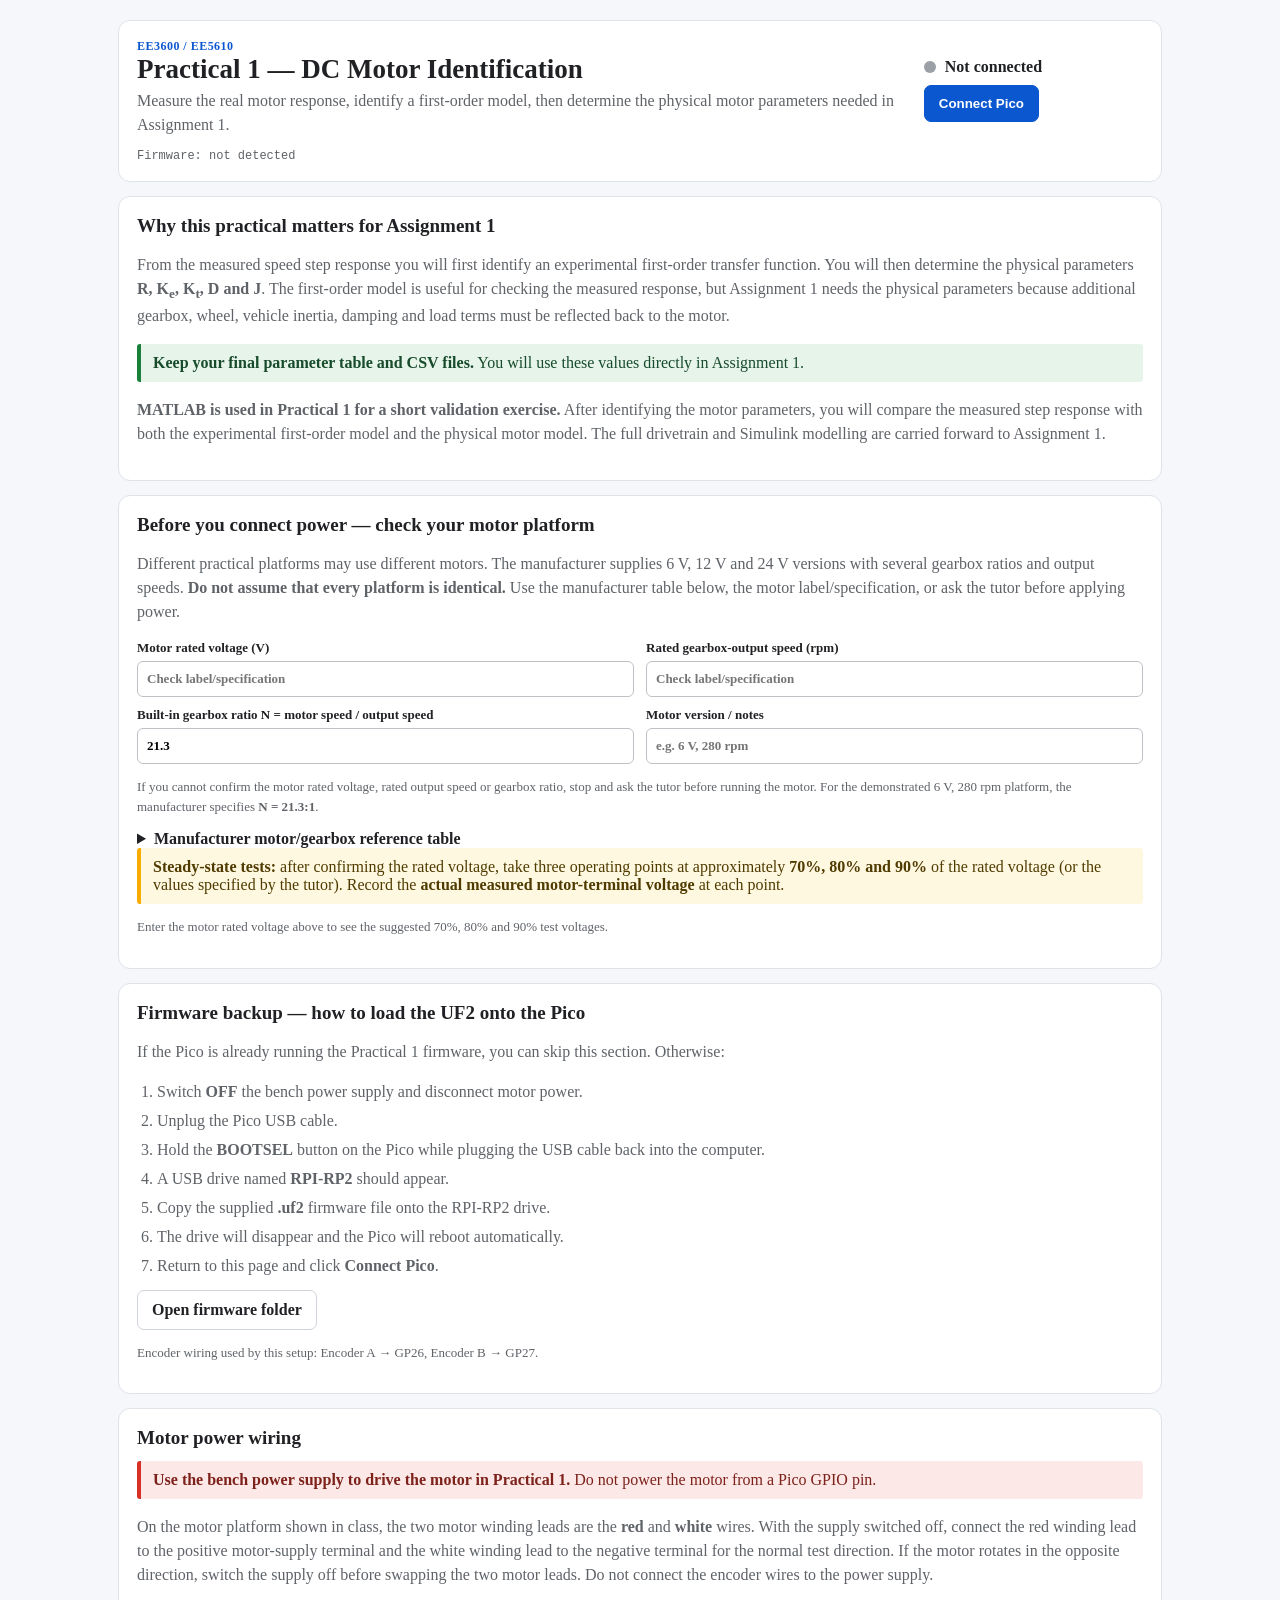
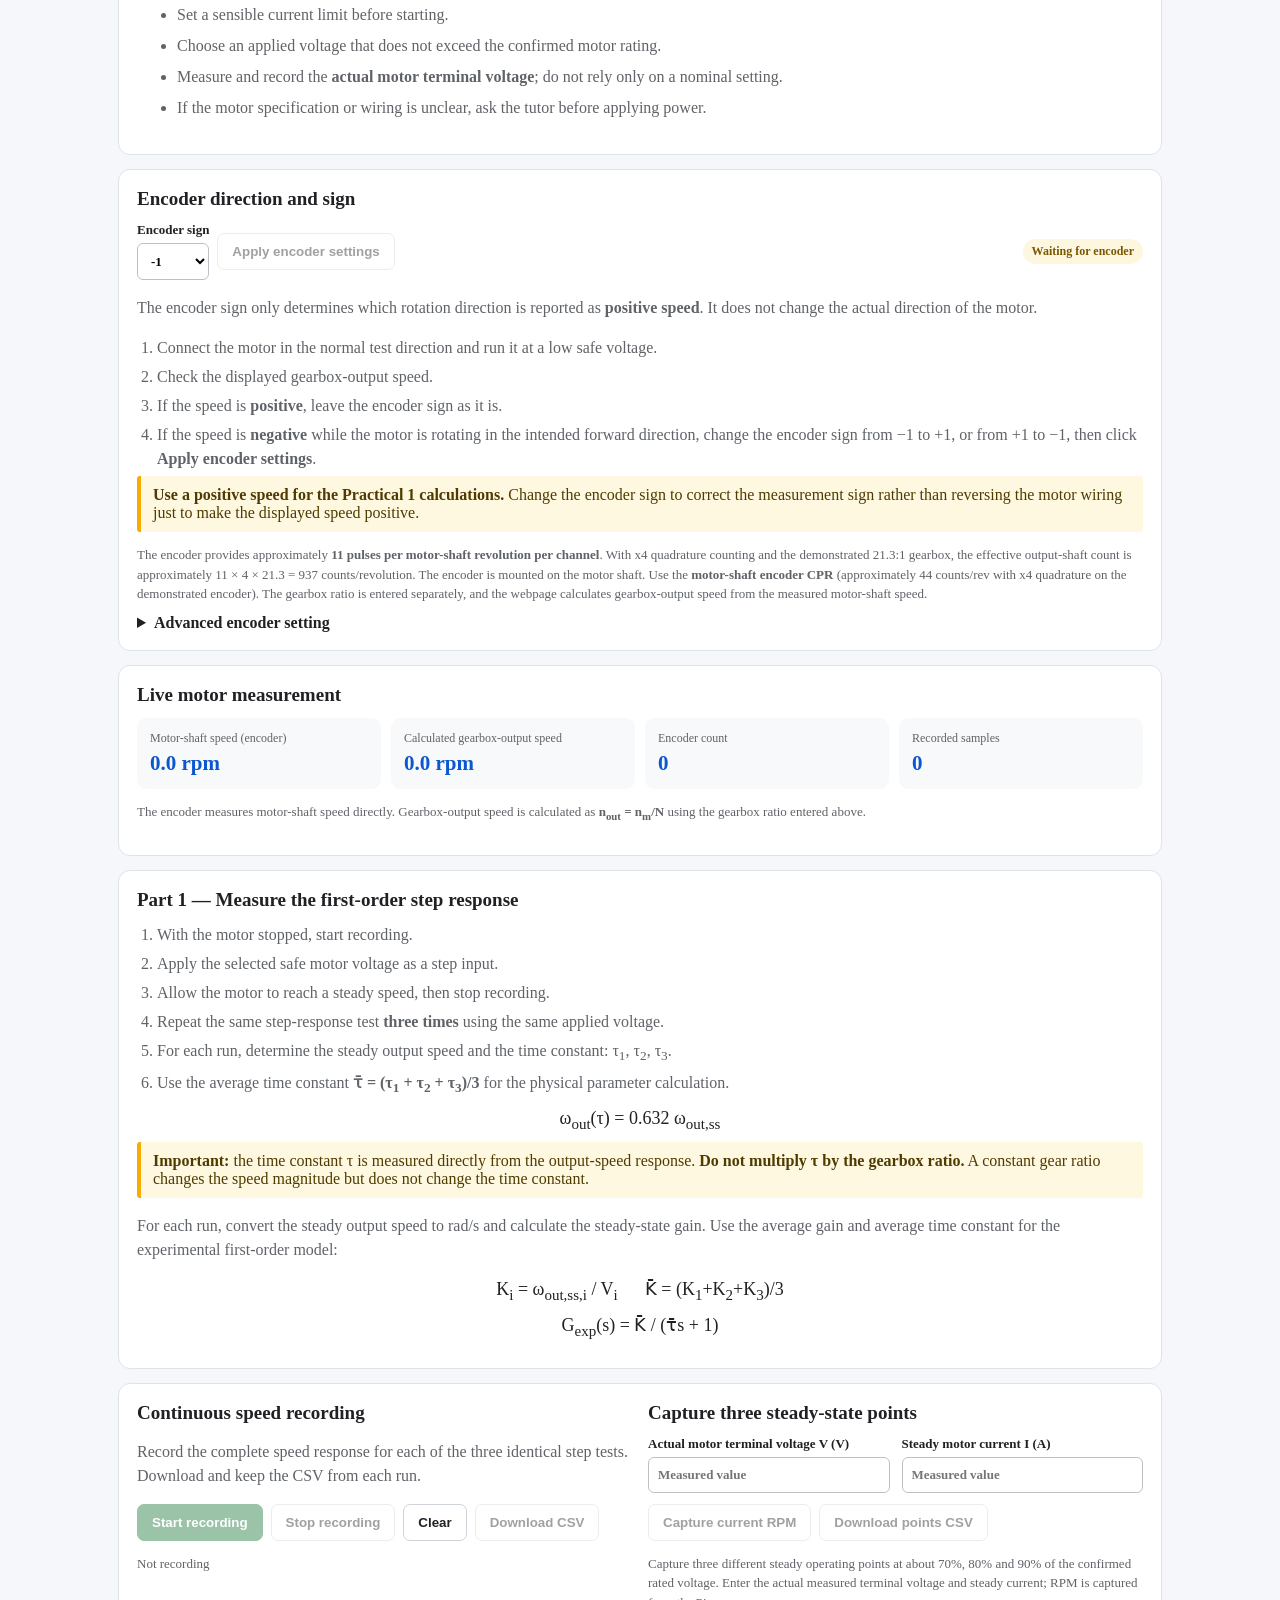
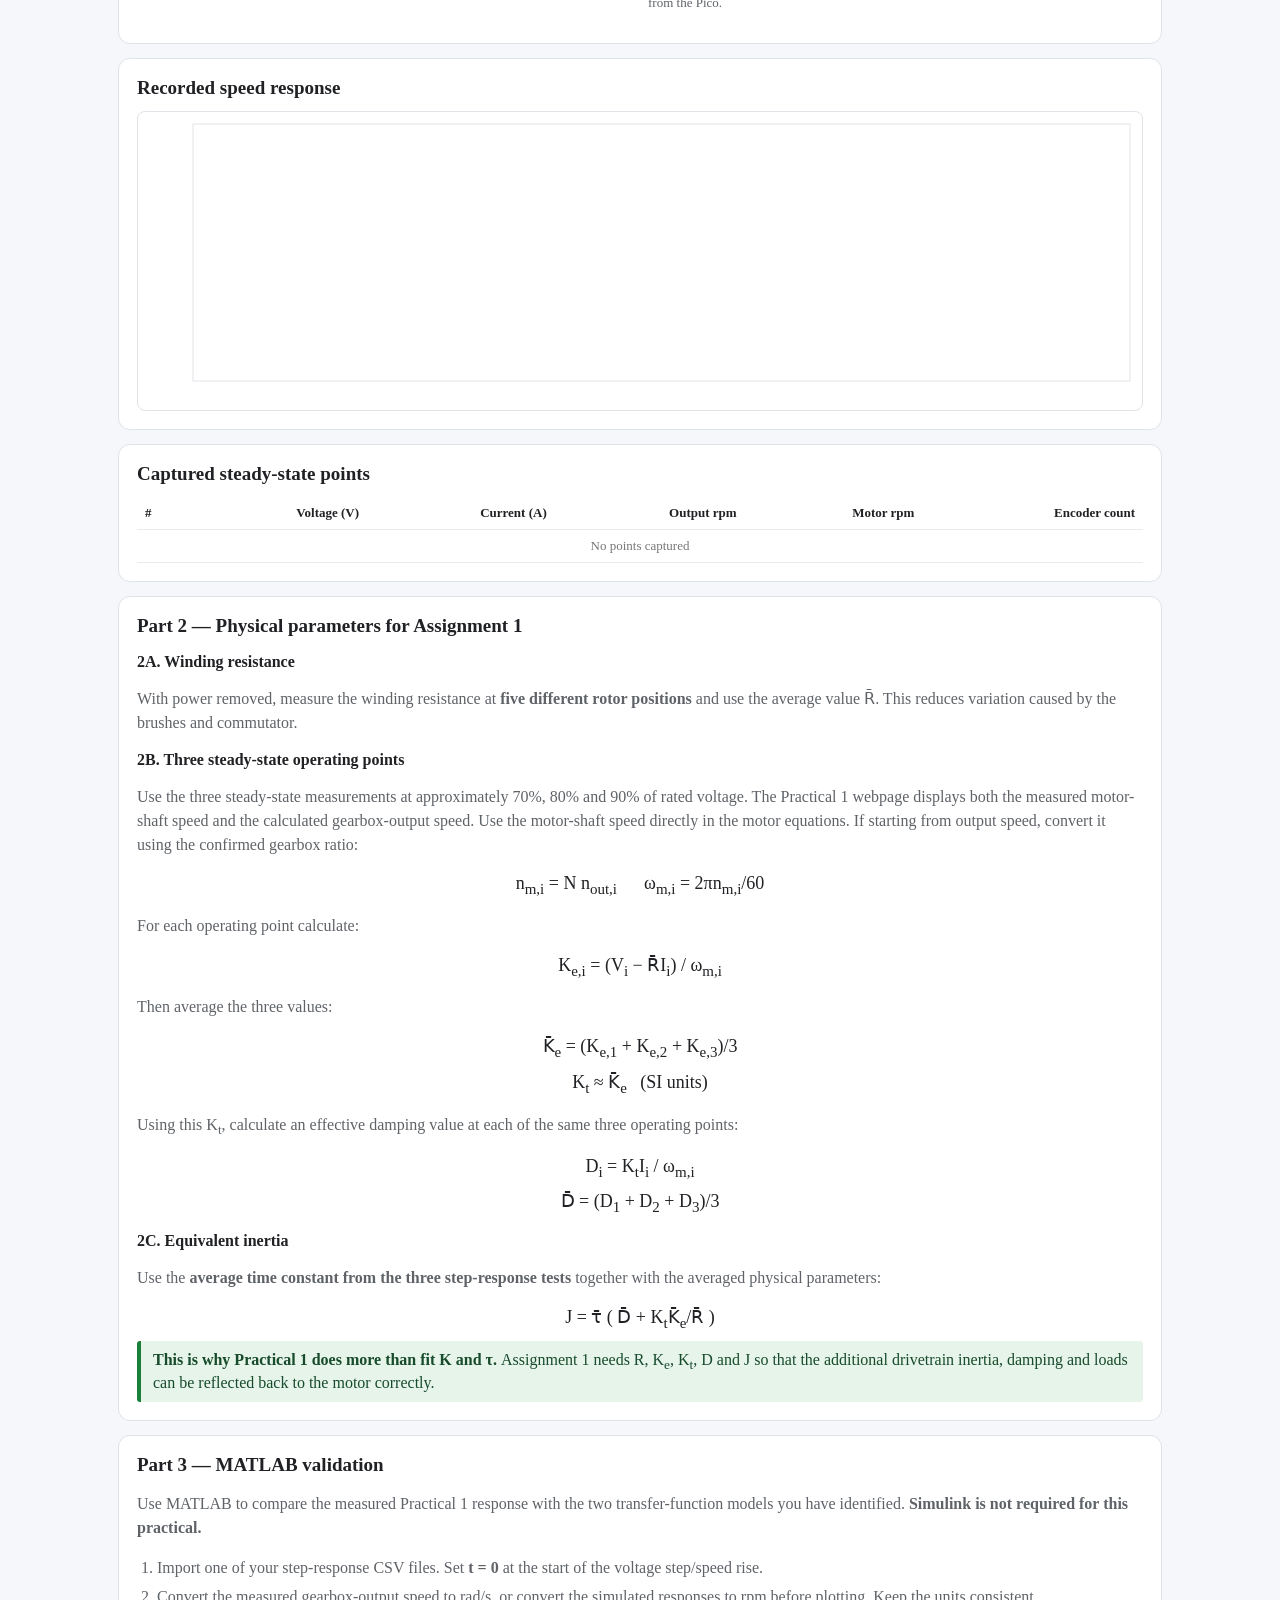
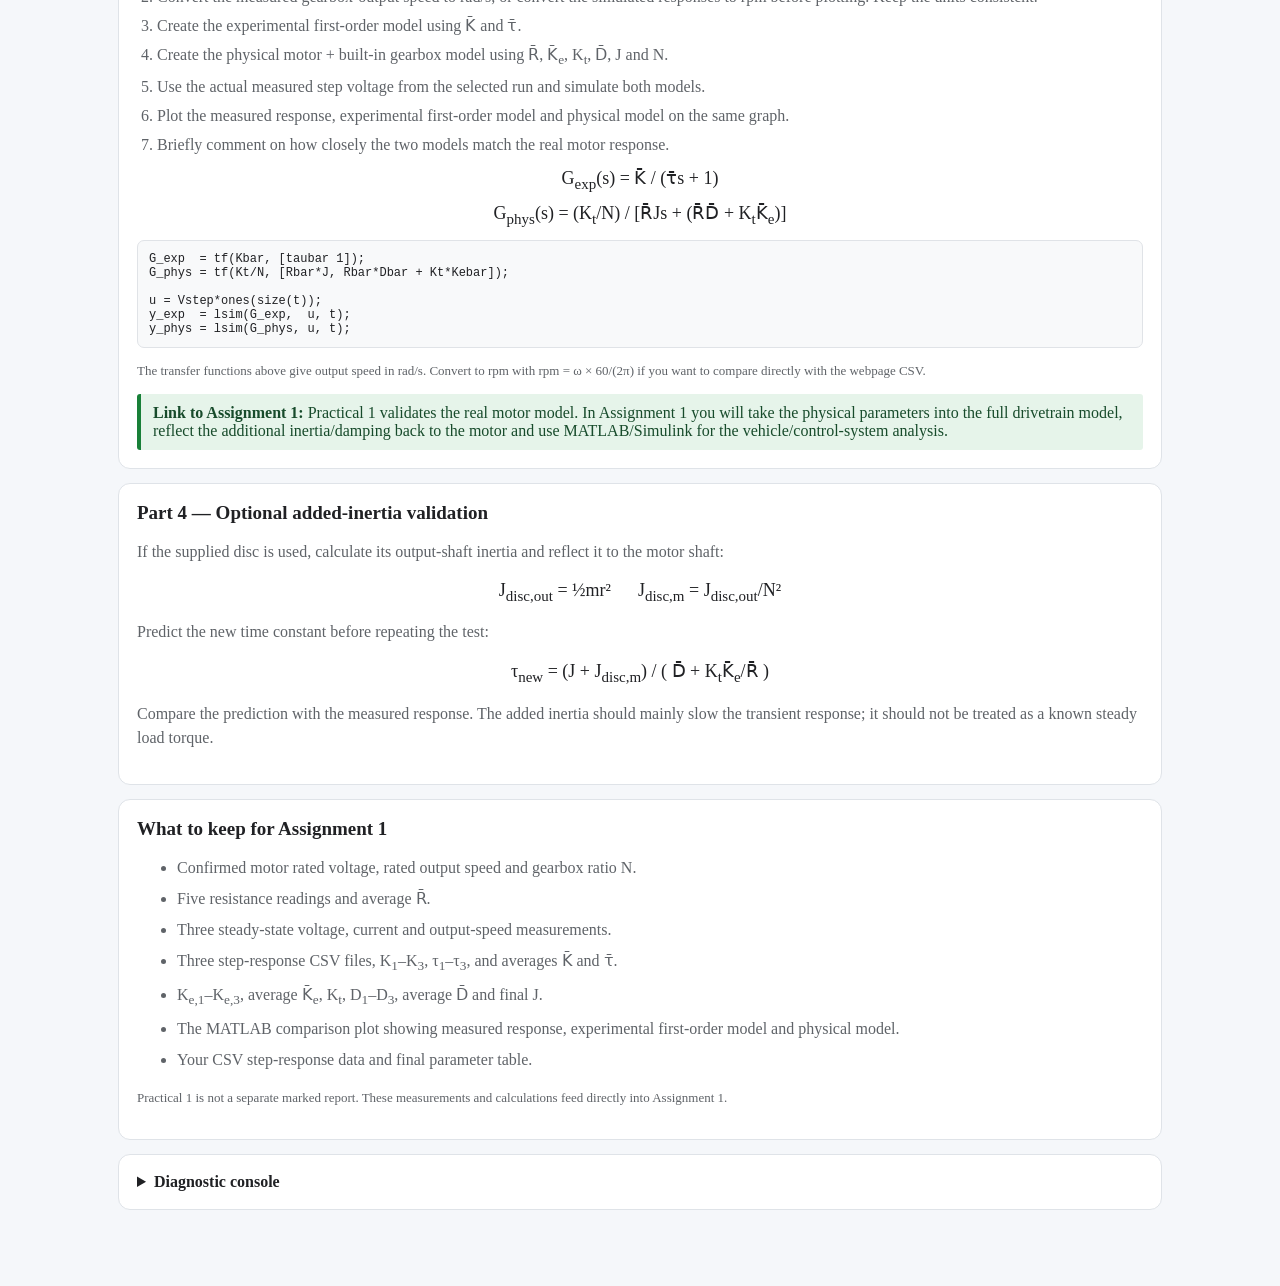
==== index.html @ 8cd24359 "Clarify motor and output speed use" ====
<!doctype html>
<html lang="en">
<head>
<meta charset="utf-8">
<meta name="viewport" content="width=device-width,initial-scale=1">
<meta http-equiv="Cache-Control" content="no-store, no-cache, must-revalidate, max-age=0">
<title>EE3600 Practical 1 — DC Motor Identification</title>
<style>
:root{--blue:#0b57d0;--green:#137333;--red:#b3261e;--amber:#8a5b00;--line:#dfe3e8;--bg:#f5f7fa;--muted:#5f6368}
*{box-sizing:border-box}body{margin:0;background:var(--bg);color:#202124;font-family:"Palatino Linotype","Book Antiqua",Palatino,serif}main{max-width:1080px;margin:20px auto;padding:0 18px 42px}.card{background:#fff;border:1px solid var(--line);border-radius:12px;padding:18px;margin-bottom:14px}h1{font-size:27px;margin:0 0 4px}h2{font-size:19px;margin:0 0 12px}h3{font-size:16px;margin:16px 0 8px}p,li{line-height:1.5;color:var(--muted)}.top{display:flex;justify-content:space-between;gap:16px;align-items:center}.status{display:flex;gap:9px;align-items:center;flex-wrap:wrap}.dot{width:12px;height:12px;border-radius:50%;background:#9aa0a6}.dot.on{background:#188038}button,.buttonlink{padding:10px 14px;border:1px solid #cfd4da;border-radius:7px;background:#fff;font-weight:700;cursor:pointer;text-decoration:none;color:#202124;display:inline-block}button.primary,.buttonlink.primary{background:var(--blue);border-color:var(--blue);color:#fff}button.green{background:var(--green);border-color:var(--green);color:#fff}button:disabled{opacity:.42;cursor:not-allowed}.grid{display:grid;grid-template-columns:repeat(4,1fr);gap:10px}.metric{background:#f8f9fa;border-radius:9px;padding:13px}.metric span{display:block;color:var(--muted);font-size:12px}.metric strong{display:block;font-size:21px;margin-top:5px;color:var(--blue)}.twocol{display:grid;grid-template-columns:1fr 1fr;gap:16px}.formgrid{display:grid;grid-template-columns:repeat(2,1fr);gap:10px 12px}label{display:flex;flex-direction:column;gap:5px;font-size:13px;font-weight:700}input,select{padding:9px;border:1px solid #bdc1c6;border-radius:6px;font:inherit;background:#fff}.row{display:flex;align-items:center;gap:8px;flex-wrap:wrap}.badge{display:inline-block;padding:5px 9px;border-radius:999px;background:#fef7e0;color:#7a5700;font-size:12px;font-weight:700}.badge.ok{background:#e6f4ea;color:#137333}.note{border-left:4px solid #f9ab00;padding:10px 12px;background:#fff8e1;color:#4f3b00;border-radius:3px}.safe{border-left-color:#188038;background:#e6f4ea;color:#174b2b}.danger{border-left-color:#d93025;background:#fce8e6;color:#7d211b}.firmware{font:12px Consolas,monospace;color:var(--muted);margin-top:8px;word-break:break-word}canvas{width:100%;height:300px;border:1px solid #e0e3e7;border-radius:8px;background:#fff;display:block}pre{height:145px;overflow:auto;background:#17191d;color:#d8dbe2;padding:11px;border-radius:7px;font:12px Consolas,monospace;white-space:pre-wrap}table{width:100%;border-collapse:collapse;font-size:13px}th,td{padding:8px;border-bottom:1px solid #e7eaee;text-align:right}th:first-child,td:first-child{text-align:left}.muted{color:var(--muted);font-size:13px}.eq{font-family:"Cambria Math","Times New Roman",serif;font-size:18px;text-align:center;color:#202124;margin:10px 0}.steps{margin:7px 0 0 20px;padding:0}.steps li{margin:5px 0}.checklist li{margin:7px 0}.sectiontag{font-size:12px;font-weight:700;color:var(--blue);text-transform:uppercase;letter-spacing:.04em}
@media(max-width:800px){.top,.twocol{display:block}.status{margin-top:12px}.grid,.formgrid{grid-template-columns:1fr 1fr}.twocol>div{margin-bottom:14px}}@media(max-width:520px){.grid,.formgrid{grid-template-columns:1fr}}
</style>
</head>
<body><main>
<section class="card">
  <div class="top">
    <div>
      <div class="sectiontag">EE3600 / EE5610</div>
      <h1>Practical 1 — DC Motor Identification</h1>
      <p style="margin:4px 0">Measure the real motor response, identify a first-order model, then determine the physical motor parameters needed in Assignment 1.</p>
    </div>
    <div class="status"><span id="dot" class="dot"></span><b id="connText">Not connected</b><button id="connect" class="primary">Connect Pico</button></div>
  </div>
  <div id="fw" class="firmware">Firmware: not detected</div>
</section>

<section class="card">
  <h2>Why this practical matters for Assignment 1</h2>
  <p>From the measured speed step response you will first identify an experimental first-order transfer function. You will then determine the physical parameters <b>R, K<sub>e</sub>, K<sub>t</sub>, D and J</b>. The first-order model is useful for checking the measured response, but Assignment 1 needs the physical parameters because additional gearbox, wheel, vehicle inertia, damping and load terms must be reflected back to the motor.</p>
  <div class="note safe"><b>Keep your final parameter table and CSV files.</b> You will use these values directly in Assignment 1.</div>
  <p><b>MATLAB is used in Practical 1 for a short validation exercise.</b> After identifying the motor parameters, you will compare the measured step response with both the experimental first-order model and the physical motor model. The full drivetrain and Simulink modelling are carried forward to Assignment 1.</p>
</section>

<section class="card">
  <h2>Before you connect power — check your motor platform</h2>
  <p>Different practical platforms may use different motors. The manufacturer supplies 6 V, 12 V and 24 V versions with several gearbox ratios and output speeds. <b>Do not assume that every platform is identical.</b> Use the manufacturer table below, the motor label/specification, or ask the tutor before applying power.</p>
  <div class="formgrid">
    <label>Motor rated voltage (V)<input id="ratedVoltage" type="number" step="0.1" placeholder="Check label/specification"></label>
    <label>Rated gearbox-output speed (rpm)<input id="ratedSpeed" type="number" step="1" placeholder="Check label/specification"></label>
    <label>Built-in gearbox ratio N = motor speed / output speed<input id="gearRatio" type="number" min="1" step="0.1" value="21.3"></label>
    <label>Motor version / notes<input id="motorNotes" type="text" placeholder="e.g. 6 V, 280 rpm"></label>
  </div>
  <p class="muted">If you cannot confirm the motor rated voltage, rated output speed or gearbox ratio, stop and ask the tutor before running the motor. For the demonstrated 6 V, 280 rpm platform, the manufacturer specifies <b>N = 21.3:1</b>.</p>

  <details style="margin-top:14px">
    <summary><b>Manufacturer motor/gearbox reference table</b></summary>
    <p class="muted">Use this table only to identify your platform. For all calculations, use your <b>measured terminal voltage, current and speed</b>. The demonstrated platform is the 6 V, 21.3:1, 280 rpm version.</p>
    <div style="overflow:auto">
      <table>
        <thead>
          <tr><th>Reduction ratio</th><th>Rated V</th><th>No-load speed rpm</th><th>No-load current mA</th><th>Load torque kg·cm</th><th>Load speed rpm</th><th>Load current A</th><th>Stall torque kg·cm</th><th>Stall current A</th><th>Gearbox length mm</th></tr>
        </thead>
        <tbody>
          <tr><td>4.4</td><td>6</td><td>1360</td><td>100</td><td>0.1</td><td>1000</td><td>0.45</td><td>0.35</td><td>1.8</td><td>17</td></tr>
          <tr><td>9.6</td><td>6</td><td>620</td><td>100</td><td>0.22</td><td>450</td><td>0.45</td><td>0.75</td><td>1.8</td><td>17</td></tr>
          <tr style="font-weight:700;background:#e6f4ea"><td>21.3</td><td>6</td><td>280</td><td>100</td><td>0.5</td><td>220</td><td>0.45</td><td>1.7</td><td>1.8</td><td>19</td></tr>
          <tr><td>35</td><td>6</td><td>170</td><td>100</td><td>0.8</td><td>130</td><td>0.45</td><td>2.8</td><td>1.8</td><td>21</td></tr>
          <tr><td>46</td><td>6</td><td>130</td><td>100</td><td>1</td><td>100</td><td>0.45</td><td>3.6</td><td>1.8</td><td>21</td></tr>
          <tr><td>78</td><td>6</td><td>77</td><td>100</td><td>1.8</td><td>60</td><td>0.45</td><td>6.2</td><td>1.8</td><td>23</td></tr>
          <tr><td>103</td><td>6</td><td>60</td><td>100</td><td>2.4</td><td>46</td><td>0.45</td><td>8.2</td><td>1.8</td><td>23</td></tr>
          <tr><td>171</td><td>6</td><td>35</td><td>100</td><td>4</td><td>27</td><td>0.45</td><td>9</td><td>1.8</td><td>25</td></tr>
          <tr><td>226</td><td>6</td><td>26</td><td>100</td><td>5.2</td><td>20</td><td>0.45</td><td>9</td><td>1.8</td><td>25</td></tr>
          <tr><td>377</td><td>6</td><td>16</td><td>100</td><td>8.4</td><td>12</td><td>0.45</td><td>9</td><td>1.8</td><td>27</td></tr>
          <tr><td>500</td><td>6</td><td>12</td><td>100</td><td>9</td><td>9</td><td>0.45</td><td>9</td><td>1.8</td><td>27</td></tr>
          <tr><td>4.4</td><td>12</td><td>1360</td><td>60</td><td>0.1</td><td>1000</td><td>0.45</td><td>0.35</td><td>1.3</td><td>17</td></tr>
          <tr><td>9.6</td><td>12</td><td>620</td><td>60</td><td>0.22</td><td>450</td><td>0.45</td><td>0.75</td><td>1.3</td><td>17</td></tr>
          <tr><td>21.3</td><td>12</td><td>280</td><td>60</td><td>0.5</td><td>220</td><td>0.45</td><td>1.7</td><td>1.3</td><td>19</td></tr>
          <tr><td>35</td><td>12</td><td>170</td><td>60</td><td>0.8</td><td>130</td><td>0.45</td><td>2.8</td><td>1.3</td><td>21</td></tr>
          <tr><td>46</td><td>12</td><td>130</td><td>60</td><td>1</td><td>100</td><td>0.45</td><td>3.6</td><td>1.3</td><td>21</td></tr>
          <tr><td>78</td><td>12</td><td>77</td><td>60</td><td>1.8</td><td>60</td><td>0.45</td><td>6.2</td><td>1.3</td><td>23</td></tr>
          <tr><td>103</td><td>12</td><td>60</td><td>60</td><td>2.4</td><td>46</td><td>0.45</td><td>8.2</td><td>1.3</td><td>23</td></tr>
          <tr><td>171</td><td>12</td><td>35</td><td>60</td><td>4</td><td>27</td><td>0.45</td><td>9</td><td>1.3</td><td>25</td></tr>
          <tr><td>226</td><td>12</td><td>26</td><td>60</td><td>5.2</td><td>20</td><td>0.45</td><td>9</td><td>1.3</td><td>25</td></tr>
          <tr><td>377</td><td>12</td><td>16</td><td>60</td><td>8.4</td><td>12</td><td>0.45</td><td>9</td><td>1.3</td><td>27</td></tr>
          <tr><td>500</td><td>12</td><td>12</td><td>60</td><td>9</td><td>9</td><td>0.45</td><td>9</td><td>1.3</td><td>27</td></tr>
          <tr><td>4.4</td><td>24</td><td>1360</td><td>40</td><td>0.1</td><td>1000</td><td>0.25</td><td>0.35</td><td>0.7</td><td>17</td></tr>
          <tr><td>9.6</td><td>24</td><td>620</td><td>40</td><td>0.22</td><td>450</td><td>0.25</td><td>0.75</td><td>0.7</td><td>17</td></tr>
          <tr><td>21.3</td><td>24</td><td>280</td><td>40</td><td>0.5</td><td>220</td><td>0.25</td><td>1.7</td><td>0.7</td><td>19</td></tr>
          <tr><td>35</td><td>24</td><td>170</td><td>40</td><td>0.8</td><td>130</td><td>0.25</td><td>2.8</td><td>0.7</td><td>21</td></tr>
          <tr><td>46</td><td>24</td><td>130</td><td>40</td><td>1</td><td>100</td><td>0.25</td><td>3.6</td><td>0.7</td><td>21</td></tr>
          <tr><td>78</td><td>24</td><td>77</td><td>40</td><td>1.8</td><td>60</td><td>0.25</td><td>6.2</td><td>0.7</td><td>23</td></tr>
          <tr><td>103</td><td>24</td><td>60</td><td>40</td><td>2.4</td><td>46</td><td>0.25</td><td>8.2</td><td>0.7</td><td>23</td></tr>
          <tr><td>171</td><td>24</td><td>35</td><td>40</td><td>4</td><td>27</td><td>0.25</td><td>9</td><td>0.7</td><td>25</td></tr>
          <tr><td>226</td><td>24</td><td>26</td><td>40</td><td>5.2</td><td>20</td><td>0.25</td><td>9</td><td>0.7</td><td>25</td></tr>
          <tr><td>377</td><td>24</td><td>16</td><td>40</td><td>8.4</td><td>12</td><td>0.25</td><td>9</td><td>0.7</td><td>27</td></tr>
          <tr><td>500</td><td>24</td><td>12</td><td>40</td><td>9</td><td>9</td><td>0.25</td><td>9</td><td>0.7</td><td>27</td></tr>
        </tbody>
      </table>
    </div>
  </details>
  <div class="note"><b>Steady-state tests:</b> after confirming the rated voltage, take three operating points at approximately <b>70%, 80% and 90%</b> of the rated voltage (or the values specified by the tutor). Record the <b>actual measured motor-terminal voltage</b> at each point.</div>
  <p id="targetVoltages" class="muted">Enter the motor rated voltage above to see the suggested 70%, 80% and 90% test voltages.</p>
</section>

<section class="card">
  <h2>Firmware backup — how to load the UF2 onto the Pico</h2>
  <p>If the Pico is already running the Practical 1 firmware, you can skip this section. Otherwise:</p>
  <ol class="steps">
    <li>Switch <b>OFF</b> the bench power supply and disconnect motor power.</li>
    <li>Unplug the Pico USB cable.</li>
    <li>Hold the <b>BOOTSEL</b> button on the Pico while plugging the USB cable back into the computer.</li>
    <li>A USB drive named <b>RPI-RP2</b> should appear.</li>
    <li>Copy the supplied <b>.uf2</b> firmware file onto the RPI-RP2 drive.</li>
    <li>The drive will disappear and the Pico will reboot automatically.</li>
    <li>Return to this page and click <b>Connect Pico</b>.</li>
  </ol>
  <div class="row" style="margin-top:12px">
    <a class="buttonlink" href="https://github.com/ericwangjcu/EE3600-Motor-Practicals/tree/main/firmware" target="_blank" rel="noopener">Open firmware folder</a>
  </div>
  <p class="muted">Encoder wiring used by this setup: Encoder A → GP26, Encoder B → GP27.</p>
</section>

<section class="card">
  <h2>Motor power wiring</h2>
  <div class="note danger"><b>Use the bench power supply to drive the motor in Practical 1.</b> Do not power the motor from a Pico GPIO pin.</div>
  <p>On the motor platform shown in class, the two motor winding leads are the <b>red</b> and <b>white</b> wires. With the supply switched off, connect the red winding lead to the positive motor-supply terminal and the white winding lead to the negative terminal for the normal test direction. If the motor rotates in the opposite direction, switch the supply off before swapping the two motor leads. Do not connect the encoder wires to the power supply.</p>
  <ul class="checklist">
    <li>Set a sensible current limit before starting.</li>
    <li>Choose an applied voltage that does not exceed the confirmed motor rating.</li>
    <li>Measure and record the <b>actual motor terminal voltage</b>; do not rely only on a nominal setting.</li>
    <li>If the motor specification or wiring is unclear, ask the tutor before applying power.</li>
  </ul>
</section>

<section class="card">
  <h2>Encoder direction and sign</h2>
  <div class="top">
    <div class="row">
      <label>Encoder sign<select id="encSign"><option value="-1" selected>-1</option><option value="1">+1</option></select></label>
      <button id="applyEncoder" disabled>Apply encoder settings</button>
    </div>
    <span id="encBadge" class="badge">Waiting for encoder</span>
  </div>
  <p>The encoder sign only determines which rotation direction is reported as <b>positive speed</b>. It does not change the actual direction of the motor.</p>
  <ol class="steps">
    <li>Connect the motor in the normal test direction and run it at a low safe voltage.</li>
    <li>Check the displayed gearbox-output speed.</li>
    <li>If the speed is <b>positive</b>, leave the encoder sign as it is.</li>
    <li>If the speed is <b>negative</b> while the motor is rotating in the intended forward direction, change the encoder sign from −1 to +1, or from +1 to −1, then click <b>Apply encoder settings</b>.</li>
  </ol>
  <div class="note"><b>Use a positive speed for the Practical 1 calculations.</b> Change the encoder sign to correct the measurement sign rather than reversing the motor wiring just to make the displayed speed positive.</div>
  <p class="muted" style="margin-bottom:0">The encoder provides approximately <b>11 pulses per motor-shaft revolution per channel</b>. With x4 quadrature counting and the demonstrated 21.3:1 gearbox, the effective output-shaft count is approximately 11 × 4 × 21.3 = 937 counts/revolution. The encoder is mounted on the motor shaft. Use the <b>motor-shaft encoder CPR</b> (approximately 44 counts/rev with x4 quadrature on the demonstrated encoder). The gearbox ratio is entered separately, and the webpage calculates gearbox-output speed from the measured motor-shaft speed.</p>
  <details style="margin-top:10px">
    <summary><b>Advanced encoder setting</b></summary>
    <p class="muted">Students normally do not need to change CPR. Only change this if the tutor confirms that your platform uses a different encoder.</p>
    <label style="max-width:260px">Motor-shaft encoder CPR<input id="cpr" type="number" min="1" step="1" value="44"></label>
  </details>
</section>

<section class="card">
  <h2>Live motor measurement</h2>
  <div class="grid">
    <div class="metric"><span>Motor-shaft speed (encoder)</span><strong id="motorRpm">0.0 rpm</strong></div>
    <div class="metric"><span>Calculated gearbox-output speed</span><strong id="outRpm">0.0 rpm</strong></div>
    <div class="metric"><span>Encoder count</span><strong id="encCount">0</strong></div>
    <div class="metric"><span>Recorded samples</span><strong id="samples">0</strong></div>
  </div>
  <p class="muted">The encoder measures motor-shaft speed directly. Gearbox-output speed is calculated as <b>n<sub>out</sub> = n<sub>m</sub>/N</b> using the gearbox ratio entered above.</p>
</section>

<section class="card">
  <h2>Part 1 — Measure the first-order step response</h2>
  <ol class="steps">
    <li>With the motor stopped, start recording.</li>
    <li>Apply the selected safe motor voltage as a step input.</li>
    <li>Allow the motor to reach a steady speed, then stop recording.</li>
    <li>Repeat the same step-response test <b>three times</b> using the same applied voltage.</li>
    <li>For each run, determine the steady output speed and the time constant: τ<sub>1</sub>, τ<sub>2</sub>, τ<sub>3</sub>.</li>
    <li>Use the average time constant <b>τ̄ = (τ<sub>1</sub> + τ<sub>2</sub> + τ<sub>3</sub>)/3</b> for the physical parameter calculation.</li>
  </ol>
  <div class="eq">ω<sub>out</sub>(τ) = 0.632 ω<sub>out,ss</sub></div>
  <div class="note"><b>Important:</b> the time constant τ is measured directly from the output-speed response. <b>Do not multiply τ by the gearbox ratio.</b> A constant gear ratio changes the speed magnitude but does not change the time constant.</div>
  <p>For each run, convert the steady output speed to rad/s and calculate the steady-state gain. Use the average gain and average time constant for the experimental first-order model:</p>
  <div class="eq">K<sub>i</sub> = ω<sub>out,ss,i</sub> / V<sub>i</sub> &nbsp;&nbsp;&nbsp;&nbsp; K̄ = (K<sub>1</sub>+K<sub>2</sub>+K<sub>3</sub>)/3</div>
  <div class="eq">G<sub>exp</sub>(s) = K̄ / (τ̄s + 1)</div>
</section>

<section class="card twocol">
  <div>
    <h2>Continuous speed recording</h2>
    <p>Record the complete speed response for each of the three identical step tests. Download and keep the CSV from each run.</p>
    <div class="row"><button id="recStart" class="green" disabled>Start recording</button><button id="recStop" disabled>Stop recording</button><button id="clear">Clear</button><button id="download" disabled>Download CSV</button></div>
    <p id="recState" class="muted">Not recording</p>
  </div>
  <div>
    <h2>Capture three steady-state points</h2>
    <div class="formgrid">
      <label>Actual motor terminal voltage V (V)<input id="voltage" type="number" step="0.01" placeholder="Measured value"></label>
      <label>Steady motor current I (A)<input id="current" type="number" step="0.001" placeholder="Measured value"></label>
    </div>
    <div class="row" style="margin-top:11px"><button id="capture" disabled>Capture current RPM</button><button id="pointsCsv" disabled>Download points CSV</button></div>
    <p class="muted">Capture three different steady operating points at about 70%, 80% and 90% of the confirmed rated voltage. Enter the actual measured terminal voltage and steady current; RPM is captured from the Pico.</p>
  </div>
</section>

<section class="card"><h2>Recorded speed response</h2><canvas id="chart"></canvas></section>

<section class="card">
  <h2>Captured steady-state points</h2>
  <div style="overflow:auto"><table><thead><tr><th>#</th><th>Voltage (V)</th><th>Current (A)</th><th>Output rpm</th><th>Motor rpm</th><th>Encoder count</th></tr></thead><tbody id="pointsBody"><tr><td colspan="6" style="text-align:center;color:#777">No points captured</td></tr></tbody></table></div>
</section>

<section class="card">
  <h2>Part 2 — Physical parameters for Assignment 1</h2>
  <h3>2A. Winding resistance</h3>
  <p>With power removed, measure the winding resistance at <b>five different rotor positions</b> and use the average value R̄. This reduces variation caused by the brushes and commutator.</p>
  <h3>2B. Three steady-state operating points</h3>
  <p>Use the three steady-state measurements at approximately 70%, 80% and 90% of rated voltage. The Practical 1 webpage displays both the measured motor-shaft speed and the calculated gearbox-output speed. Use the motor-shaft speed directly in the motor equations. If starting from output speed, convert it using the confirmed gearbox ratio:</p>
  <div class="eq">n<sub>m,i</sub> = N n<sub>out,i</sub> &nbsp;&nbsp;&nbsp;&nbsp; ω<sub>m,i</sub> = 2πn<sub>m,i</sub>/60</div>
  <p>For each operating point calculate:</p>
  <div class="eq">K<sub>e,i</sub> = (V<sub>i</sub> − R̄I<sub>i</sub>) / ω<sub>m,i</sub></div>
  <p>Then average the three values:</p>
  <div class="eq">K̄<sub>e</sub> = (K<sub>e,1</sub> + K<sub>e,2</sub> + K<sub>e,3</sub>)/3</div>
  <div class="eq">K<sub>t</sub> ≈ K̄<sub>e</sub> &nbsp; (SI units)</div>
  <p>Using this K<sub>t</sub>, calculate an effective damping value at each of the same three operating points:</p>
  <div class="eq">D<sub>i</sub> = K<sub>t</sub>I<sub>i</sub> / ω<sub>m,i</sub></div>
  <div class="eq">D̄ = (D<sub>1</sub> + D<sub>2</sub> + D<sub>3</sub>)/3</div>
  <h3>2C. Equivalent inertia</h3>
  <p>Use the <b>average time constant from the three step-response tests</b> together with the averaged physical parameters:</p>
  <div class="eq">J = τ̄ ( D̄ + K<sub>t</sub>K̄<sub>e</sub>/R̄ )</div>
  <div class="note safe"><b>This is why Practical 1 does more than fit K and τ.</b> Assignment 1 needs R, K<sub>e</sub>, K<sub>t</sub>, D and J so that the additional drivetrain inertia, damping and loads can be reflected back to the motor correctly.</div>
</section>

<section class="card">
  <h2>Part 3 — MATLAB validation</h2>
  <p>Use MATLAB to compare the measured Practical 1 response with the two transfer-function models you have identified. <b>Simulink is not required for this practical.</b></p>
  <ol class="steps">
    <li>Import one of your step-response CSV files. Set <b>t = 0</b> at the start of the voltage step/speed rise.</li>
    <li>Convert the measured gearbox-output speed to rad/s, or convert the simulated responses to rpm before plotting. Keep the units consistent.</li>
    <li>Create the experimental first-order model using K̄ and τ̄.</li>
    <li>Create the physical motor + built-in gearbox model using R̄, K̄<sub>e</sub>, K<sub>t</sub>, D̄, J and N.</li>
    <li>Use the actual measured step voltage from the selected run and simulate both models.</li>
    <li>Plot the measured response, experimental first-order model and physical model on the same graph.</li>
    <li>Briefly comment on how closely the two models match the real motor response.</li>
  </ol>
  <div class="eq">G<sub>exp</sub>(s) = K̄ / (τ̄s + 1)</div>
  <div class="eq">G<sub>phys</sub>(s) = (K<sub>t</sub>/N) / [R̄Js + (R̄D̄ + K<sub>t</sub>K̄<sub>e</sub>)]</div>
  <pre style="height:auto;background:#f8f9fa;color:#202124;border:1px solid #e0e3e7">G_exp  = tf(Kbar, [taubar 1]);
G_phys = tf(Kt/N, [Rbar*J, Rbar*Dbar + Kt*Kebar]);

u = Vstep*ones(size(t));
y_exp  = lsim(G_exp,  u, t);
y_phys = lsim(G_phys, u, t);</pre>
  <p class="muted">The transfer functions above give output speed in rad/s. Convert to rpm with rpm = ω × 60/(2π) if you want to compare directly with the webpage CSV.</p>
  <div class="note safe"><b>Link to Assignment 1:</b> Practical 1 validates the real motor model. In Assignment 1 you will take the physical parameters into the full drivetrain model, reflect the additional inertia/damping back to the motor and use MATLAB/Simulink for the vehicle/control-system analysis.</div>
</section>

<section class="card">
  <h2>Part 4 — Optional added-inertia validation</h2>
  <p>If the supplied disc is used, calculate its output-shaft inertia and reflect it to the motor shaft:</p>
  <div class="eq">J<sub>disc,out</sub> = ½mr² &nbsp;&nbsp;&nbsp;&nbsp; J<sub>disc,m</sub> = J<sub>disc,out</sub>/N²</div>
  <p>Predict the new time constant before repeating the test:</p>
  <div class="eq">τ<sub>new</sub> = (J + J<sub>disc,m</sub>) / ( D̄ + K<sub>t</sub>K̄<sub>e</sub>/R̄ )</div>
  <p>Compare the prediction with the measured response. The added inertia should mainly slow the transient response; it should not be treated as a known steady load torque.</p>
</section>

<section class="card">
  <h2>What to keep for Assignment 1</h2>
  <ul class="checklist">
    <li>Confirmed motor rated voltage, rated output speed and gearbox ratio N.</li>
    <li>Five resistance readings and average R̄.</li>
    <li>Three steady-state voltage, current and output-speed measurements.</li>
    <li>Three step-response CSV files, K<sub>1</sub>–K<sub>3</sub>, τ<sub>1</sub>–τ<sub>3</sub>, and averages K̄ and τ̄.</li>
    <li>K<sub>e,1</sub>–K<sub>e,3</sub>, average K̄<sub>e</sub>, K<sub>t</sub>, D<sub>1</sub>–D<sub>3</sub>, average D̄ and final J.</li>
    <li>The MATLAB comparison plot showing measured response, experimental first-order model and physical model.</li>
    <li>Your CSV step-response data and final parameter table.</li>
  </ul>
  <p class="muted">Practical 1 is not a separate marked report. These measurements and calculations feed directly into Assignment 1.</p>
</section>

<section class="card">
  <details><summary><b>Diagnostic console</b></summary><div style="margin-top:12px"><div class="row"><input id="cmd" style="flex:1" placeholder="e.g. STATUS"><button id="sendCmd" disabled>Send</button><button id="statusBtn" disabled>STATUS</button></div><pre id="console"></pre></div></details>
</section>
</main>

<script>
const $=id=>document.getElementById(id), enc=new TextEncoder(), dec=new TextDecoder();
let port=null,reader=null,writer=null,reading=false,rx="",latest=null,lastCount=null;
let recording=false,startTime=0,logRows=[],plotRows=[],points=[];

function delay(ms){return new Promise(r=>setTimeout(r,ms))}
function log(s){const c=$("console");c.textContent+=s+"\n";if(c.textContent.length>35000)c.textContent=c.textContent.slice(-26000);c.scrollTop=c.scrollHeight}
function ratio(){const n=parseFloat($("gearRatio").value);return Number.isFinite(n)&&n>0?n:1}
function setConnected(on){$("dot").className="dot"+(on?" on":"");$("connText").textContent=on?"Pico connected":"Not connected";$("connect").textContent=on?"Disconnect":"Connect Pico";["applyEncoder","recStart","recStop","capture","sendCmd","statusBtn"].forEach(id=>$(id).disabled=!on)}
async function send(s){if(!writer){log("Not connected: "+s);return false}try{await writer.write(enc.encode(s+"\r\n"));log("> "+s);return true}catch(e){log("Send error: "+e.message);return false}}
async function seq(arr,gap=80){for(const s of arr){if(!(await send(s)))return false;await delay(gap)}return true}
async function connect(){
  if(port){await disconnect();return}
  if(!("serial" in navigator)){alert("Web Serial is not available. Use current desktop Chrome or Edge.");return}
  try{
    port=await navigator.serial.requestPort();
    await port.open({baudRate:115200});
    writer=port.writable.getWriter();reading=true;setConnected(true);readLoop();
    await delay(200);await seq(["HELLO","STREAM,ON","STATUS"]);await delay(100);await applyEncoder();
  }catch(e){log("Connection error: "+e.message);try{if(port)await port.close()}catch(_){}port=null;setConnected(false)}
}
async function disconnect(){
  reading=false;recording=false;
  try{if(reader){await reader.cancel();reader.releaseLock()}}catch(_){}reader=null;
  try{if(writer)writer.releaseLock()}catch(_){}writer=null;
  try{if(port)await port.close()}catch(_){}port=null;latest=null;$("fw").textContent="Firmware: not detected";setConnected(false)
}
async function readLoop(){
  while(port&&reading){
    try{
      reader=port.readable.getReader();
      while(reading){
        const {value,done}=await reader.read();if(done)break;
        rx+=dec.decode(value,{stream:true}).replace(/\0/g,"");
        let i;while((i=rx.indexOf("\n"))>=0){const line=rx.slice(0,i).replace(/\r/g,"").trim();rx=rx.slice(i+1);if(line)handleLine(line)}
      }
    }catch(e){if(reading)log("Read error: "+e.message)}
    finally{try{if(reader)reader.releaseLock()}catch(_){}reader=null}
  }
}
function handleLine(line){
  if(!line.startsWith("DATA2,"))log(line);
  if(line.startsWith("INFO,"))$("fw").textContent="Firmware: "+line;
  if(!line.startsWith("DATA2,"))return;
  const f=line.split(",");if(f.length<15)return;
  const r={ms:+f[1],rpm:+f[6],count:+f[14]};
  if(![r.ms,r.rpm,r.count].every(Number.isFinite))return;
  latest=r;updateLive(r);
  const now=performance.now();plotRows.push({...r});if(plotRows.length>1200)plotRows.shift();
  if(recording){logRows.push({...r,pc:(now-startTime)/1000});$("samples").textContent=logRows.length}
}
function updateLive(r){
  $("motorRpm").textContent=r.rpm.toFixed(0)+" rpm";
  $("outRpm").textContent=(r.rpm/ratio()).toFixed(1)+" rpm";
  $("encCount").textContent=String(r.count);
  if(r.rpm < -1){
    $("encBadge").textContent="Negative speed — check encoder sign";
    $("encBadge").className="badge";
  }else if(r.rpm > 1){
    $("encBadge").textContent="Encoder direction OK";
    $("encBadge").className="badge ok";
  }else if(lastCount!==null&&r.count!==lastCount){
    $("encBadge").textContent="Encoder pulses detected";
    $("encBadge").className="badge ok";
  }
  lastCount=r.count;
}
async function applyEncoder(){
  const c=Math.max(1,Math.round(parseFloat($("cpr").value)||44)),s=+$("encSign").value;
  await seq(["CPR,"+c,"ENCSIGN,"+s,"STATUS"])
}
function startRec(){logRows=[];startTime=performance.now();recording=true;$("samples").textContent="0";$("recState").textContent="Recording...";$("download").disabled=true}
function stopRec(){recording=false;$("recState").textContent="Stopped — "+logRows.length+" samples";$("download").disabled=!logRows.length}
function capturePoint(){
  if(!latest)return;
  const v=parseFloat($("voltage").value),i=parseFloat($("current").value);
  if(!Number.isFinite(v)||!Number.isFinite(i)){alert("Enter the measured motor terminal voltage and steady current first.");return}
  points.push({n:points.length+1,v,i,outRpm:latest.rpm/ratio(),motorRpm:latest.rpm,count:latest.count});
  renderPoints();$("pointsCsv").disabled=false
}
function renderPoints(){
  const tb=$("pointsBody");
  if(!points.length){tb.innerHTML='<tr><td colspan="6" style="text-align:center;color:#777">No points captured</td></tr>';return}
  tb.innerHTML=points.map(x=>`<tr><td>${x.n}</td><td>${x.v.toFixed(2)}</td><td>${x.i.toFixed(3)}</td><td>${x.outRpm.toFixed(1)}</td><td>${x.motorRpm.toFixed(0)}</td><td>${x.count}</td></tr>`).join("")
}
function saveCsv(name,header,rows){
  const blob=new Blob([header+"\n"+rows.join("\n")+"\n"],{type:"text/csv"}),a=document.createElement("a");
  a.href=URL.createObjectURL(blob);a.download=name;a.click();setTimeout(()=>URL.revokeObjectURL(a.href),1000)
}
function downloadRec(){saveCsv("EE3600_Practical1_speed.csv","pc_time_s,pico_time_ms,output_rpm,motor_rpm,gear_ratio,encoder_count",logRows.map(r=>[r.pc.toFixed(4),r.ms,(r.rpm/ratio()).toFixed(3),r.rpm.toFixed(3),ratio().toFixed(4),r.count].join(",")))}
function downloadPoints(){saveCsv("EE3600_Practical1_steady_state_points.csv","point,voltage_V,current_A,output_rpm,motor_rpm,gear_ratio,encoder_count",points.map(x=>[x.n,x.v.toFixed(3),x.i.toFixed(4),x.outRpm.toFixed(3),x.motorRpm.toFixed(3),ratio().toFixed(4),x.count].join(",")))}
function draw(){
  const cv=$("chart"),ctx=cv.getContext("2d"),d=window.devicePixelRatio||1,W=cv.clientWidth,H=cv.clientHeight;
  if(cv.width!==Math.round(W*d)||cv.height!==Math.round(H*d)){cv.width=Math.round(W*d);cv.height=Math.round(H*d)}
  ctx.setTransform(d,0,0,d,0,0);ctx.clearRect(0,0,W,H);
  const L=55,R=12,T=12,B=29,w=Math.max(20,W-L-R),h=Math.max(20,H-T-B);ctx.strokeStyle="#dfe3e8";ctx.strokeRect(L,T,w,h);
  if(plotRows.length<2){requestAnimationFrame(draw);return}
  const t0=plotRows[0].ms,t1=plotRows[plotRows.length-1].ms,ts=Math.max(100,t1-t0);
  let lo=Math.min(...plotRows.map(r=>r.rpm/ratio())),hi=Math.max(...plotRows.map(r=>r.rpm/ratio()));if(hi-lo<10){lo-=5;hi+=5}const p=(hi-lo)*.1;lo-=p;hi+=p;
  const X=t=>L+(t-t0)/ts*w,Y=y=>T+(hi-y)/(hi-lo)*h;
  for(let i=0;i<=4;i++){const y=T+h*i/4,v=hi-(hi-lo)*i/4;ctx.strokeStyle="#eef0f2";ctx.beginPath();ctx.moveTo(L,y);ctx.lineTo(L+w,y);ctx.stroke();ctx.fillStyle="#666";ctx.font="11px Arial";ctx.textAlign="right";ctx.fillText(v.toFixed(0),L-6,y+4)}
  ctx.strokeStyle="#0b57d0";ctx.lineWidth=2;ctx.beginPath();plotRows.forEach((r,i)=>{const x=X(r.ms),y=Y(r.rpm/ratio());i?ctx.lineTo(x,y):ctx.moveTo(x,y)});ctx.stroke();
  ctx.fillStyle="#666";ctx.textAlign="center";ctx.fillText(((t1-t0)/1000).toFixed(1)+" s",L+w/2,H-7);requestAnimationFrame(draw)
}
requestAnimationFrame(draw);

$("connect").onclick=connect;
$("applyEncoder").onclick=applyEncoder;
function updateTargets(){
  const v=parseFloat($("ratedVoltage").value);
  $("targetVoltages").textContent=Number.isFinite(v)&&v>0
    ? "Suggested steady-state targets: 70% ≈ "+(0.70*v).toFixed(2)+" V, 80% ≈ "+(0.80*v).toFixed(2)+" V, 90% ≈ "+(0.90*v).toFixed(2)+" V. Record the actual measured terminal voltage at each point."
    : "Enter the motor rated voltage above to see the suggested 70%, 80% and 90% test voltages.";
}
$("gearRatio").addEventListener("input",()=>{if(latest)updateLive(latest)});
$("ratedVoltage").addEventListener("input",updateTargets);
updateTargets();
$("recStart").onclick=startRec;$("recStop").onclick=stopRec;
$("clear").onclick=()=>{logRows=[];plotRows=[];$("samples").textContent="0";$("download").disabled=true;$("recState").textContent="Not recording"};
$("download").onclick=downloadRec;$("capture").onclick=capturePoint;$("pointsCsv").onclick=downloadPoints;
$("sendCmd").onclick=()=>{const s=$("cmd").value.trim();if(s)send(s);$("cmd").value=""};
$("cmd").addEventListener("keydown",e=>{if(e.key==="Enter")$("sendCmd").click()});
$("statusBtn").onclick=()=>send("STATUS");
setConnected(false);
</script>
</body>
</html>
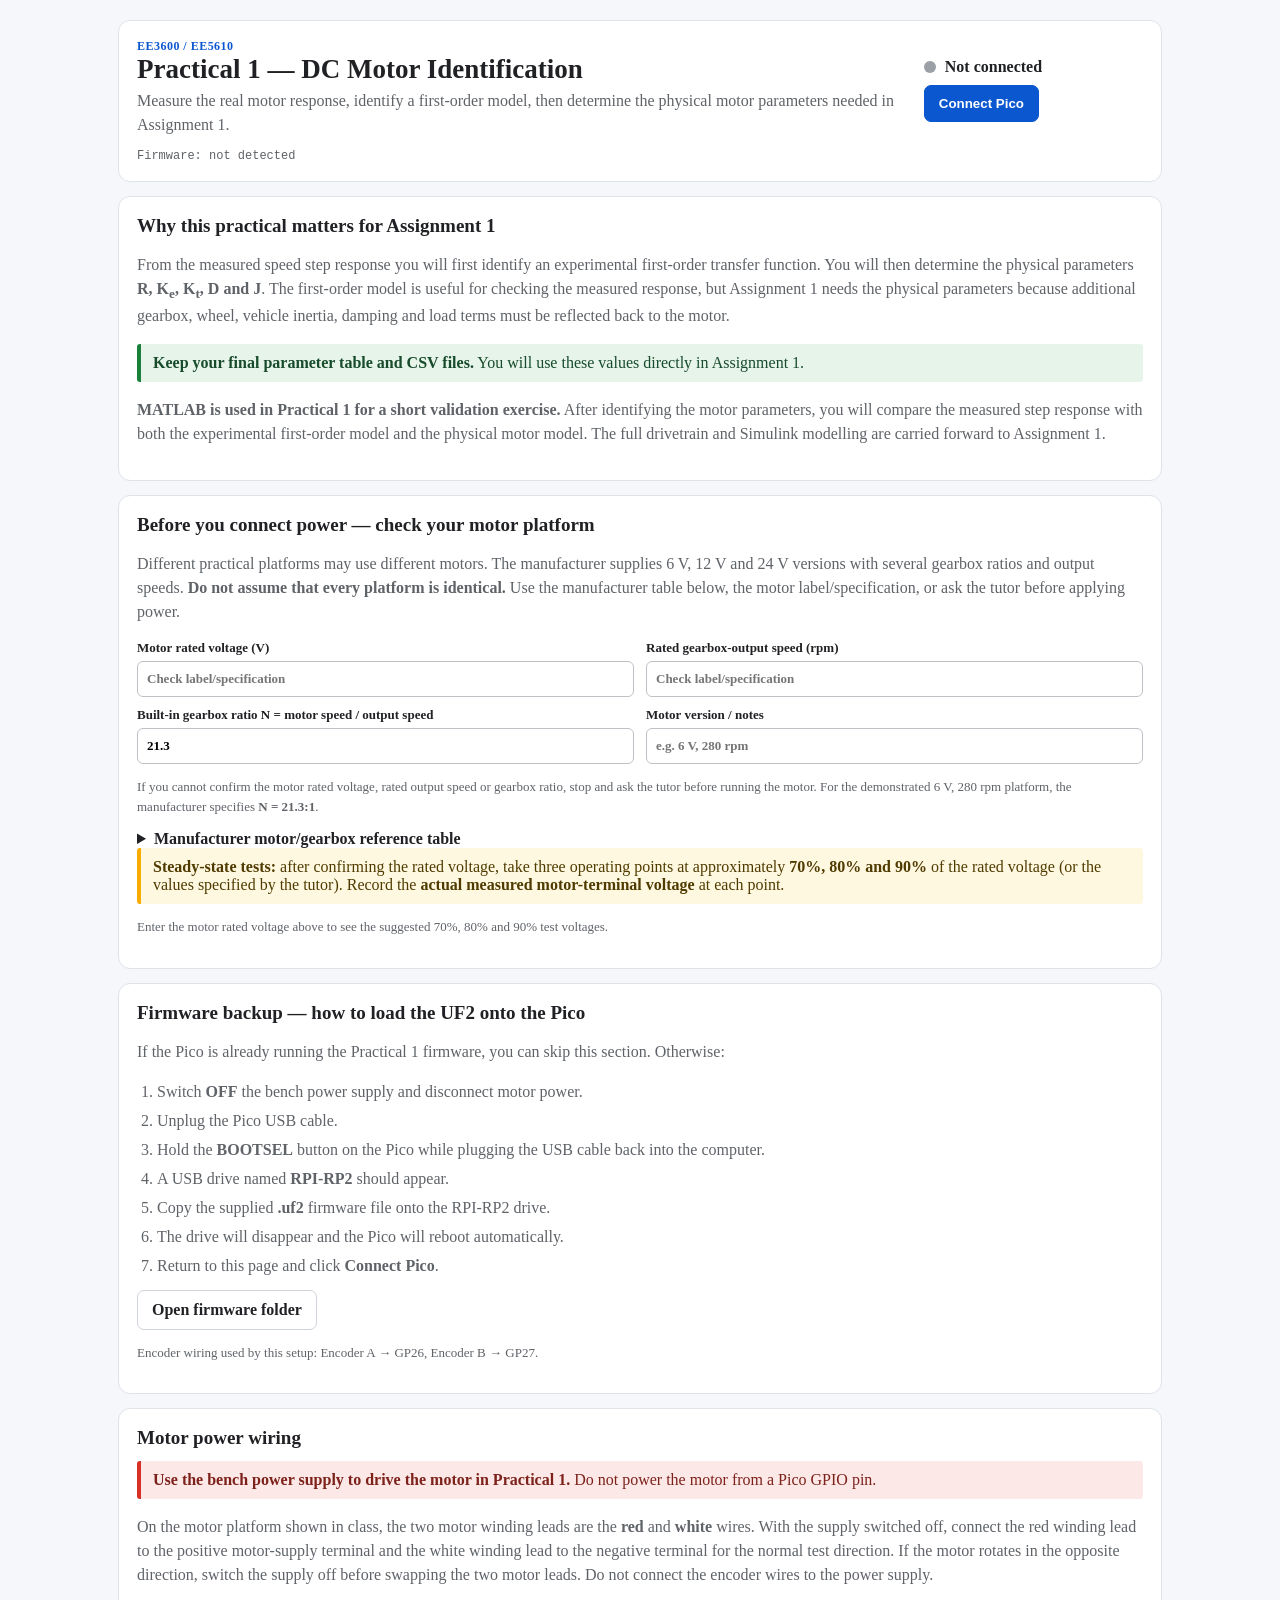
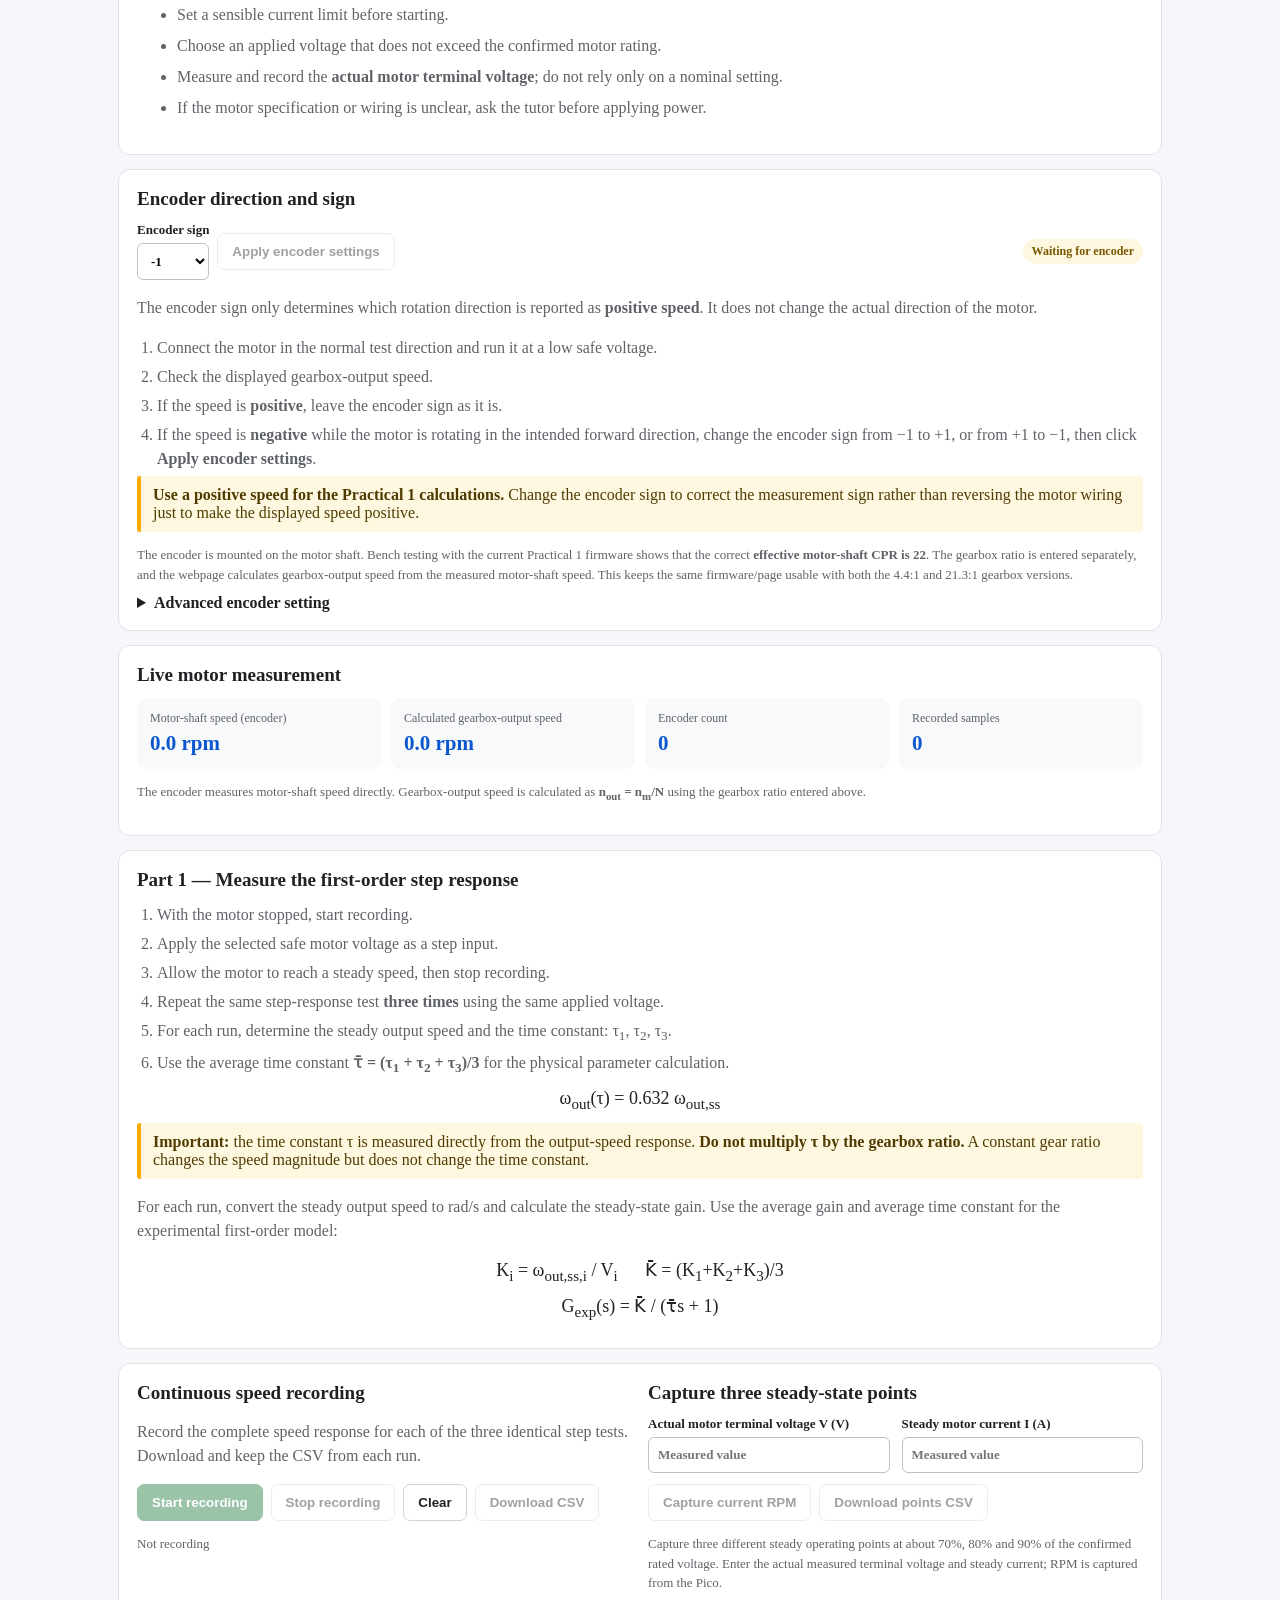
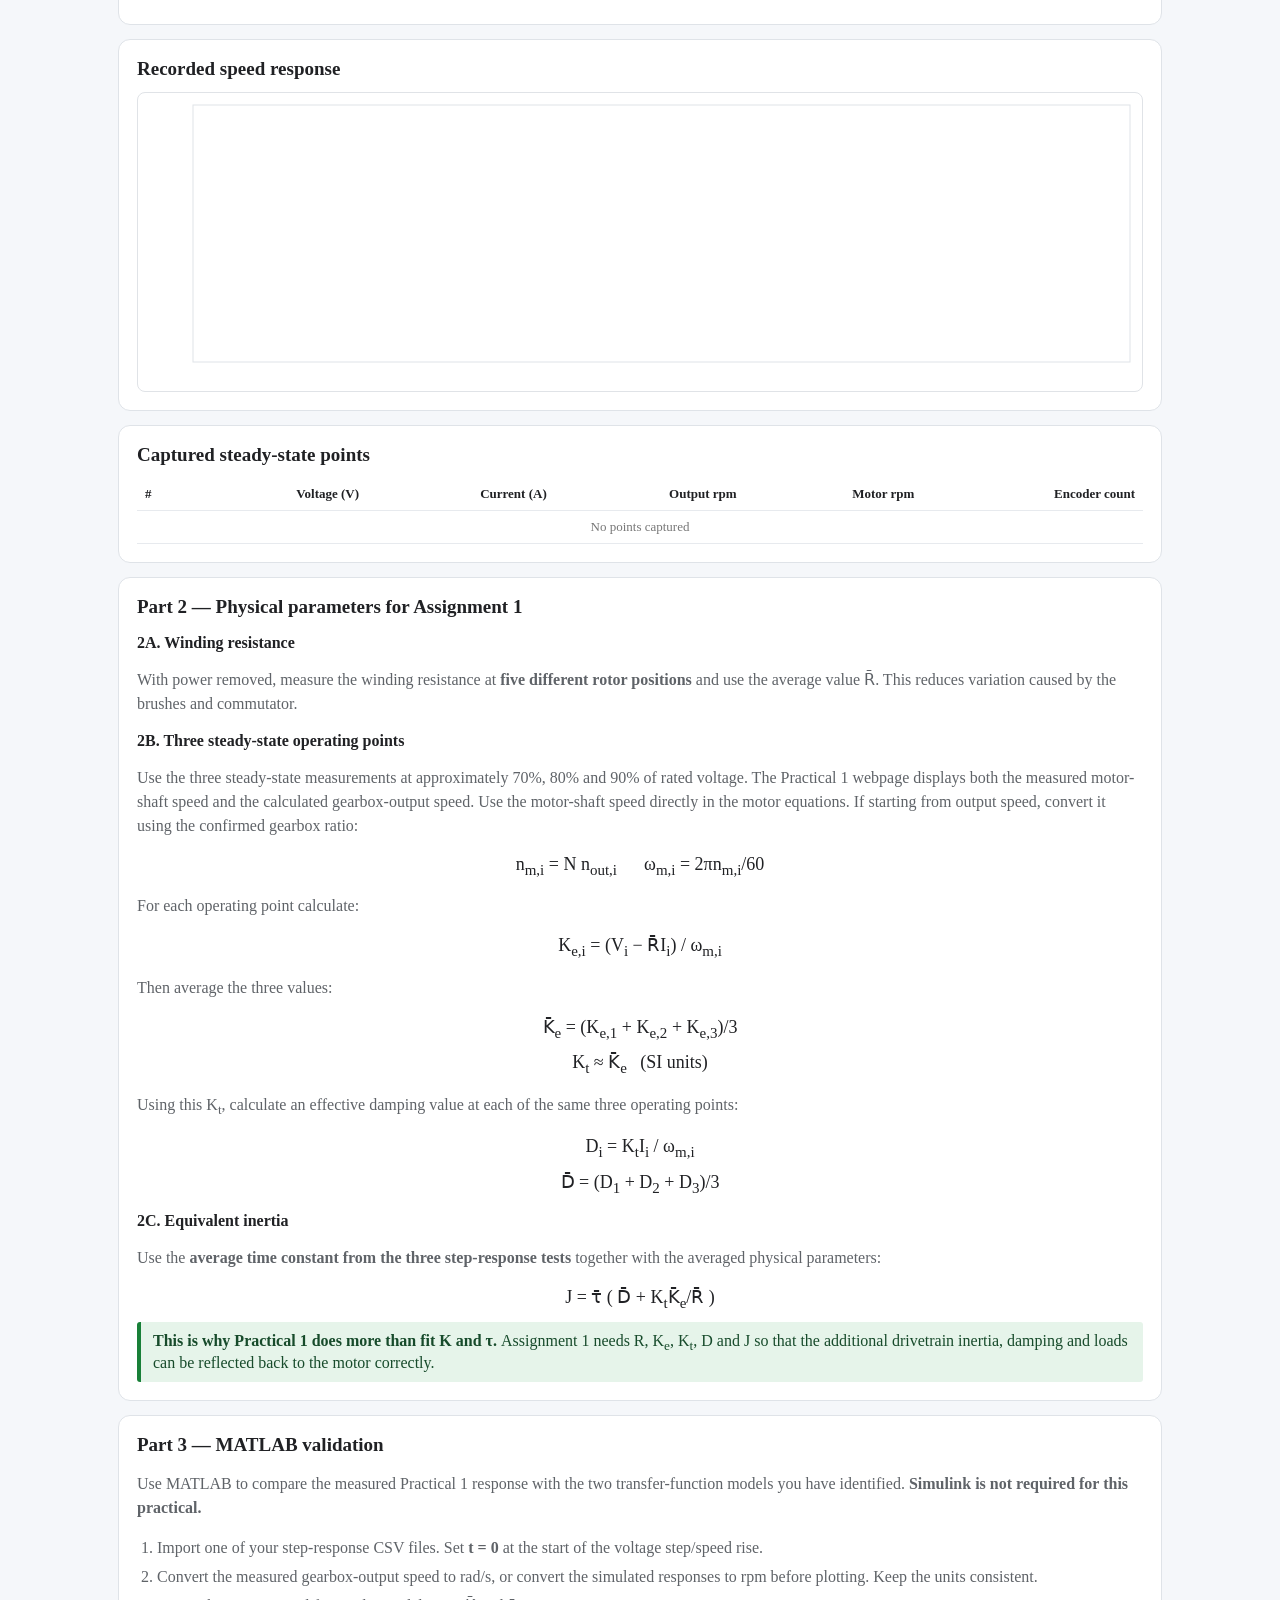
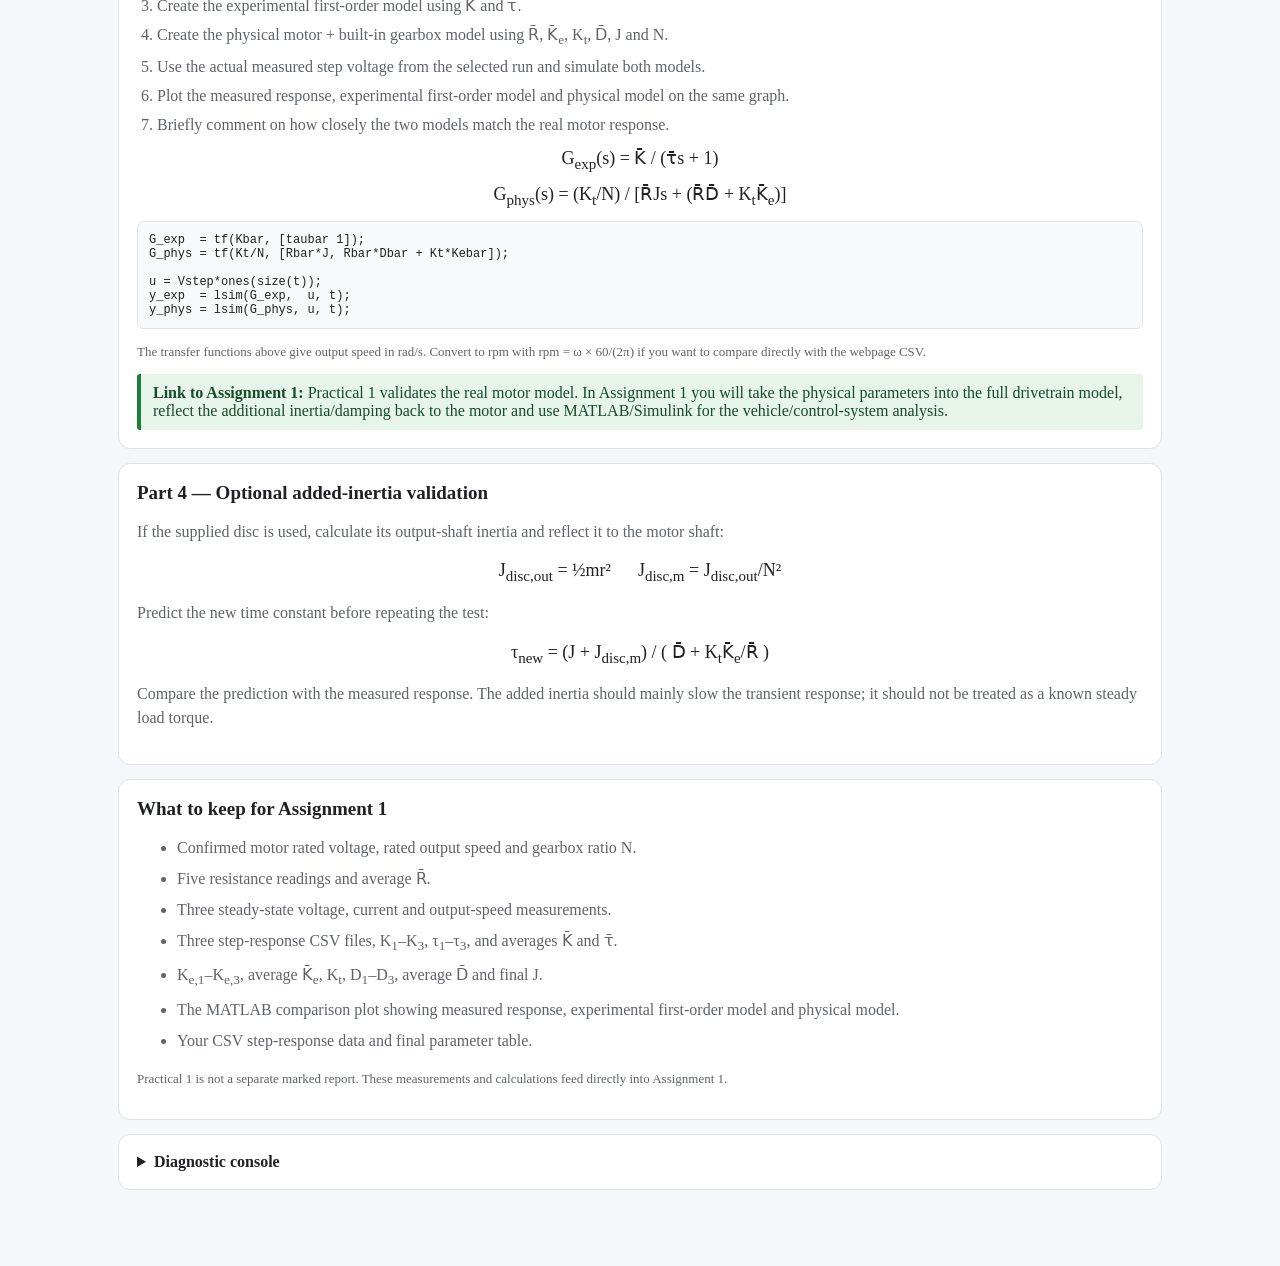
==== commit 41b38397: "Calibrate encoder CPR to 22 from bench tests" ====
--- a/index.html
+++ b/index.html
@@ -139,11 +139,11 @@
     <li>If the speed is <b>negative</b> while the motor is rotating in the intended forward direction, change the encoder sign from −1 to +1, or from +1 to −1, then click <b>Apply encoder settings</b>.</li>
   </ol>
   <div class="note"><b>Use a positive speed for the Practical 1 calculations.</b> Change the encoder sign to correct the measurement sign rather than reversing the motor wiring just to make the displayed speed positive.</div>
-  <p class="muted" style="margin-bottom:0">The encoder provides approximately <b>11 pulses per motor-shaft revolution per channel</b>. With x4 quadrature counting and the demonstrated 21.3:1 gearbox, the effective output-shaft count is approximately 11 × 4 × 21.3 = 937 counts/revolution. The encoder is mounted on the motor shaft. Use the <b>motor-shaft encoder CPR</b> (approximately 44 counts/rev with x4 quadrature on the demonstrated encoder). The gearbox ratio is entered separately, and the webpage calculates gearbox-output speed from the measured motor-shaft speed.</p>
+  <p class="muted" style="margin-bottom:0">The encoder is mounted on the motor shaft. Bench testing with the current Practical 1 firmware shows that the correct <b>effective motor-shaft CPR is 22</b>. The gearbox ratio is entered separately, and the webpage calculates gearbox-output speed from the measured motor-shaft speed. This keeps the same firmware/page usable with both the 4.4:1 and 21.3:1 gearbox versions.</p>
   <details style="margin-top:10px">
     <summary><b>Advanced encoder setting</b></summary>
     <p class="muted">Students normally do not need to change CPR. Only change this if the tutor confirms that your platform uses a different encoder.</p>
-    <label style="max-width:260px">Motor-shaft encoder CPR<input id="cpr" type="number" min="1" step="1" value="44"></label>
+    <label style="max-width:260px">Motor-shaft encoder CPR<input id="cpr" type="number" min="1" step="1" value="22"></label>
   </details>
 </section>
 
@@ -341,7 +341,7 @@
   lastCount=r.count;
 }
 async function applyEncoder(){
-  const c=Math.max(1,Math.round(parseFloat($("cpr").value)||44)),s=+$("encSign").value;
+  const c=Math.max(1,Math.round(parseFloat($("cpr").value)||22)),s=+$("encSign").value;
   await seq(["CPR,"+c,"ENCSIGN,"+s,"STATUS"])
 }
 function startRec(){logRows=[];startTime=performance.now();recording=true;$("samples").textContent="0";$("recState").textContent="Recording...";$("download").disabled=true}
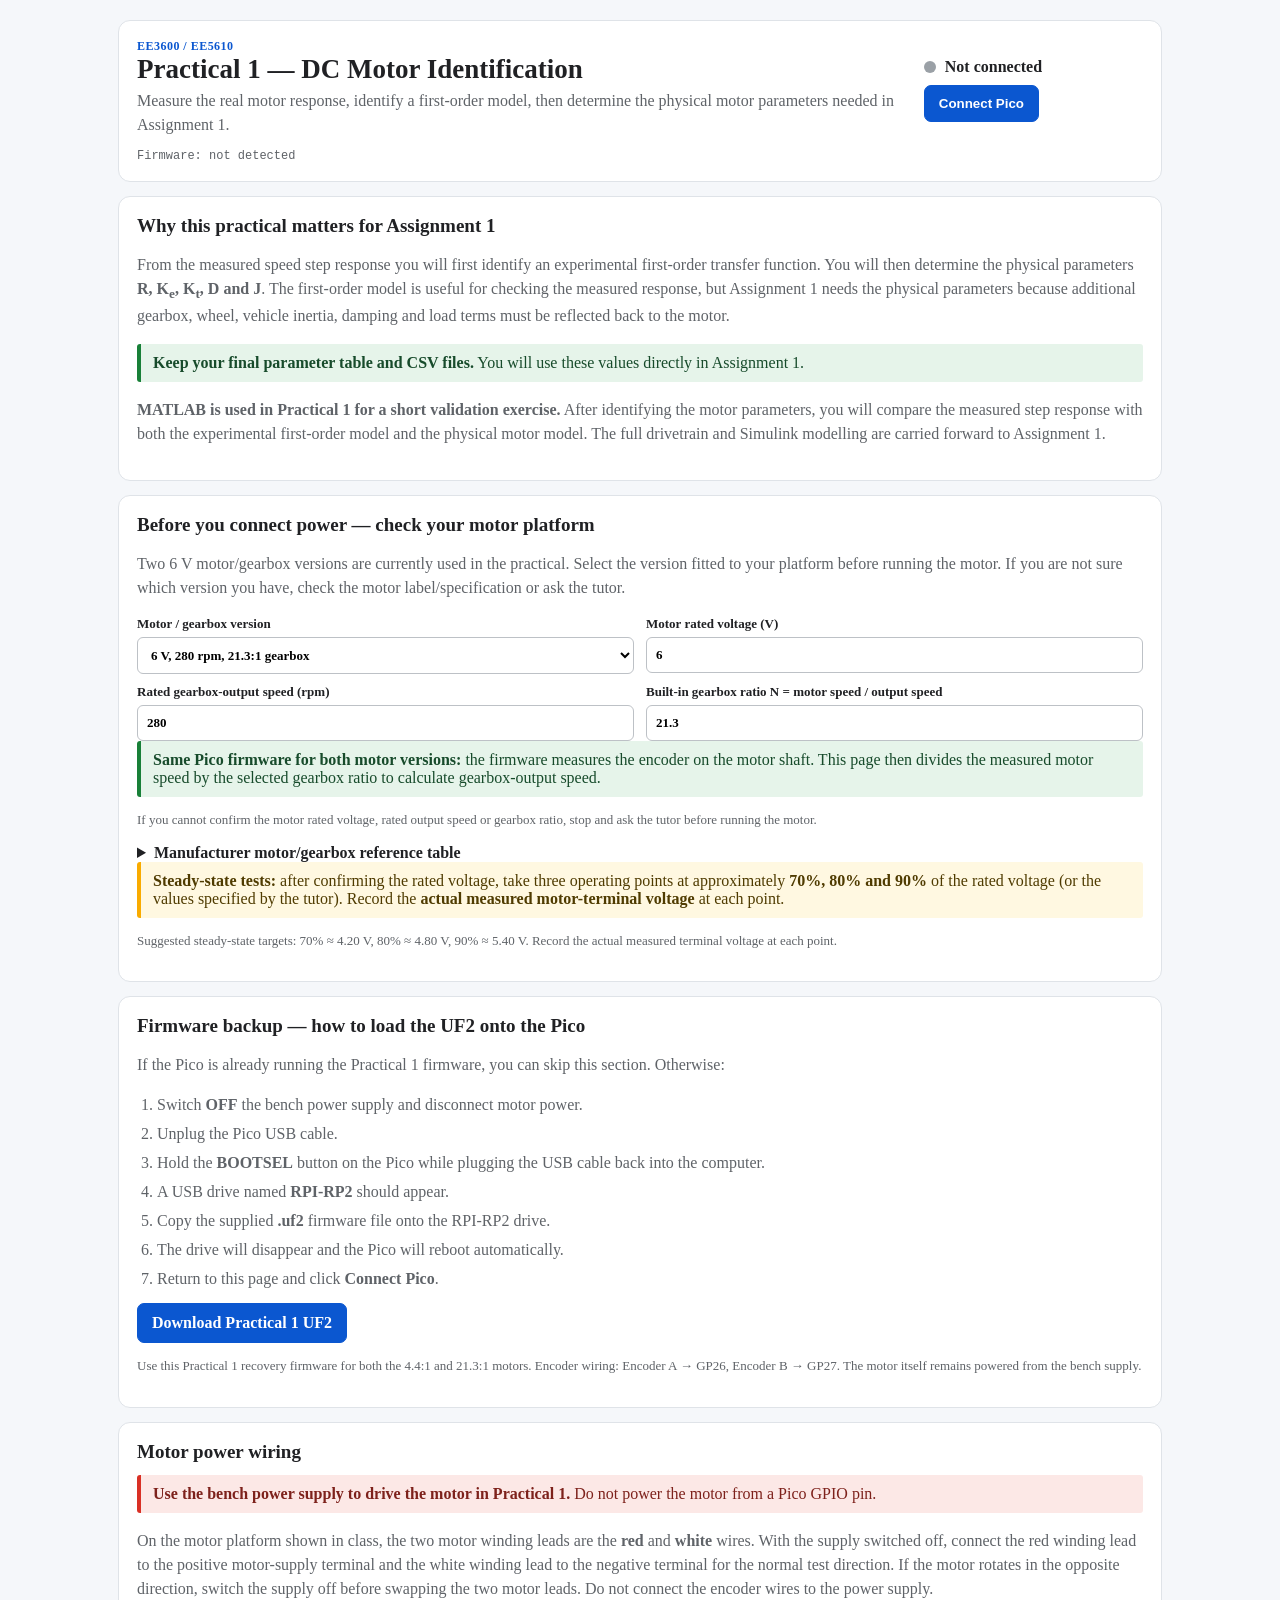
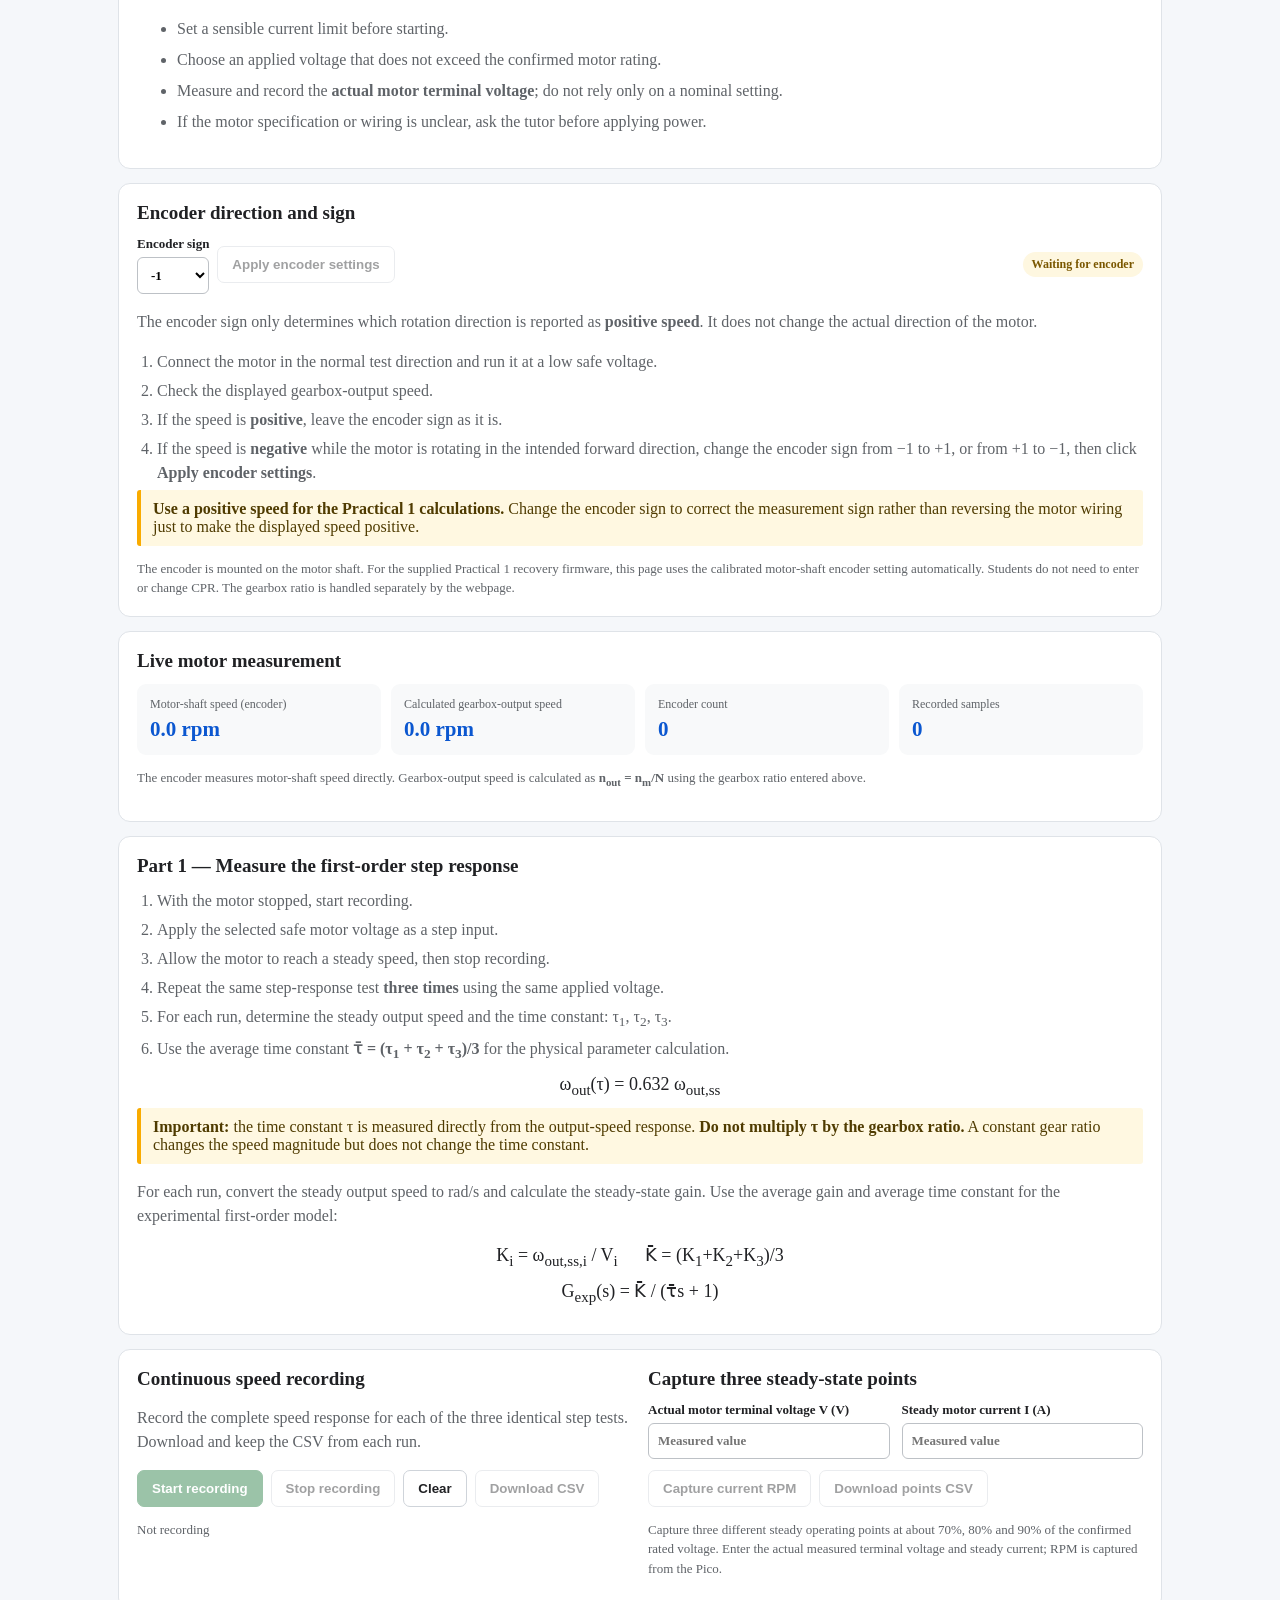
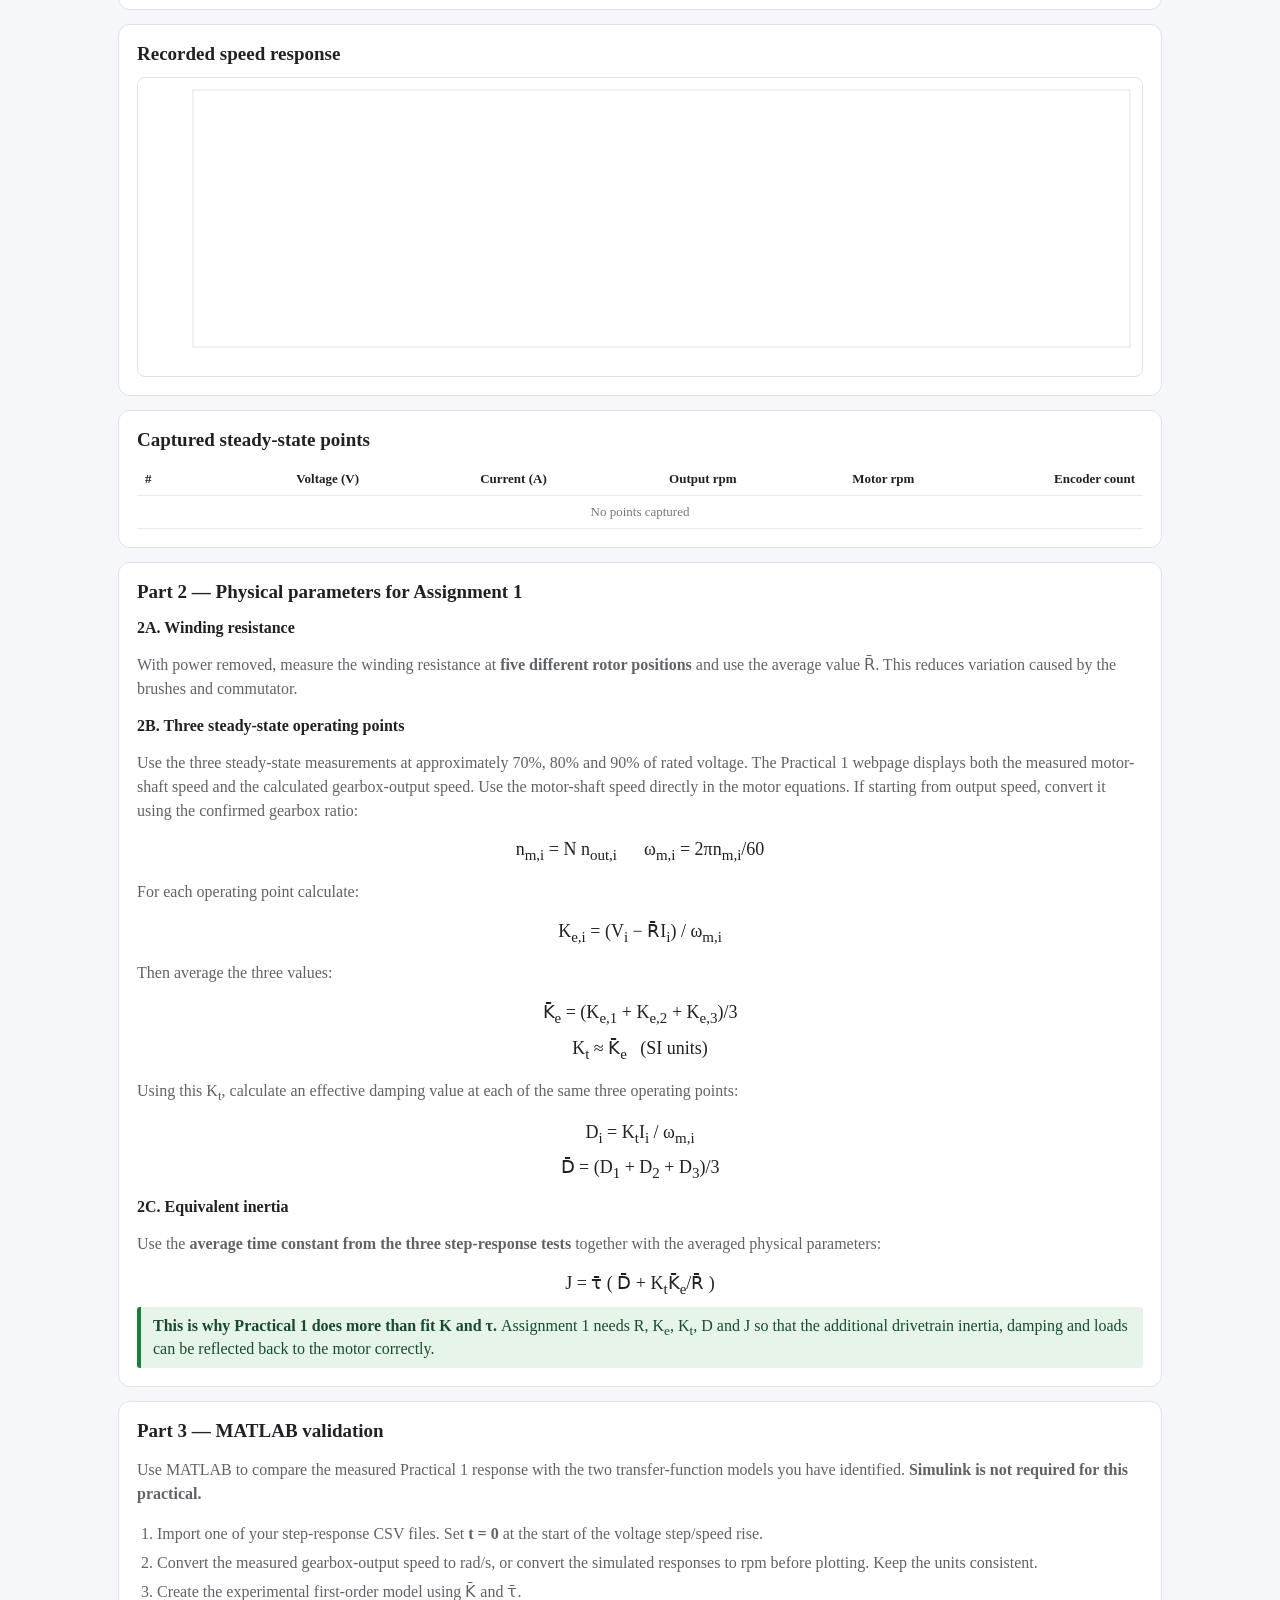
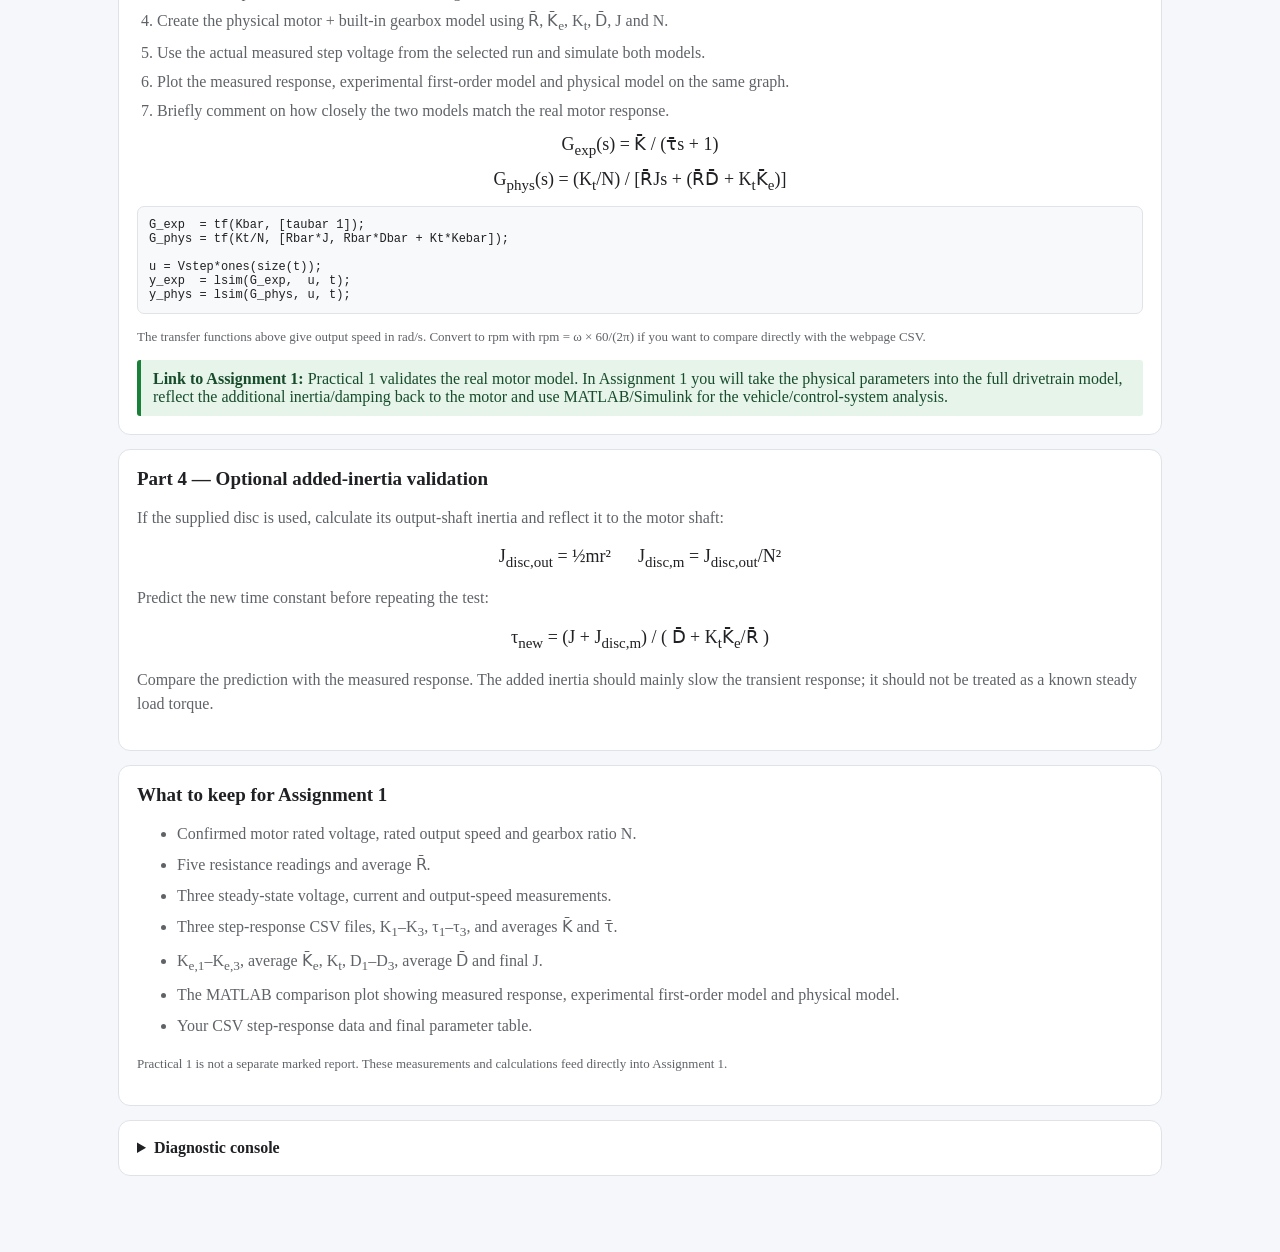
==== commit 2ccd951e: "Make Practical 1 page support 4.4 and 21.3 gearboxes" ====
--- a/index.html
+++ b/index.html
@@ -33,14 +33,21 @@
 
 <section class="card">
   <h2>Before you connect power — check your motor platform</h2>
-  <p>Different practical platforms may use different motors. The manufacturer supplies 6 V, 12 V and 24 V versions with several gearbox ratios and output speeds. <b>Do not assume that every platform is identical.</b> Use the manufacturer table below, the motor label/specification, or ask the tutor before applying power.</p>
+  <p>Two 6 V motor/gearbox versions are currently used in the practical. Select the version fitted to your platform before running the motor. If you are not sure which version you have, check the motor label/specification or ask the tutor.</p>
   <div class="formgrid">
-    <label>Motor rated voltage (V)<input id="ratedVoltage" type="number" step="0.1" placeholder="Check label/specification"></label>
-    <label>Rated gearbox-output speed (rpm)<input id="ratedSpeed" type="number" step="1" placeholder="Check label/specification"></label>
+    <label>Motor / gearbox version
+      <select id="motorPreset">
+        <option value="21.3|6|280" selected>6 V, 280 rpm, 21.3:1 gearbox</option>
+        <option value="4.4|6|1360">6 V, 1360 rpm, 4.4:1 gearbox</option>
+        <option value="custom">Other / confirm with tutor</option>
+      </select>
+    </label>
+    <label>Motor rated voltage (V)<input id="ratedVoltage" type="number" step="0.1" value="6"></label>
+    <label>Rated gearbox-output speed (rpm)<input id="ratedSpeed" type="number" step="1" value="280"></label>
     <label>Built-in gearbox ratio N = motor speed / output speed<input id="gearRatio" type="number" min="1" step="0.1" value="21.3"></label>
-    <label>Motor version / notes<input id="motorNotes" type="text" placeholder="e.g. 6 V, 280 rpm"></label>
-  </div>
-  <p class="muted">If you cannot confirm the motor rated voltage, rated output speed or gearbox ratio, stop and ask the tutor before running the motor. For the demonstrated 6 V, 280 rpm platform, the manufacturer specifies <b>N = 21.3:1</b>.</p>
+  </div>
+  <div class="note safe"><b>Same Pico firmware for both motor versions:</b> the firmware measures the encoder on the motor shaft. This page then divides the measured motor speed by the selected gearbox ratio to calculate gearbox-output speed.</div>
+  <p class="muted">If you cannot confirm the motor rated voltage, rated output speed or gearbox ratio, stop and ask the tutor before running the motor.</p>
 
   <details style="margin-top:14px">
     <summary><b>Manufacturer motor/gearbox reference table</b></summary>
@@ -105,9 +112,9 @@
     <li>Return to this page and click <b>Connect Pico</b>.</li>
   </ol>
   <div class="row" style="margin-top:12px">
-    <a class="buttonlink" href="https://github.com/ericwangjcu/EE3600-Motor-Practicals/tree/main/firmware" target="_blank" rel="noopener">Open firmware folder</a>
-  </div>
-  <p class="muted">Encoder wiring used by this setup: Encoder A → GP26, Encoder B → GP27.</p>
+    <a class="buttonlink primary" href="firmware/EE3600_Practical_1_Encoder_GP26_GP27.uf2" download>Download Practical 1 UF2</a>
+  </div>
+  <p class="muted">Use this Practical 1 recovery firmware for both the 4.4:1 and 21.3:1 motors. Encoder wiring: Encoder A → GP26, Encoder B → GP27. The motor itself remains powered from the bench supply.</p>
 </section>
 
 <section class="card">
@@ -139,12 +146,7 @@
     <li>If the speed is <b>negative</b> while the motor is rotating in the intended forward direction, change the encoder sign from −1 to +1, or from +1 to −1, then click <b>Apply encoder settings</b>.</li>
   </ol>
   <div class="note"><b>Use a positive speed for the Practical 1 calculations.</b> Change the encoder sign to correct the measurement sign rather than reversing the motor wiring just to make the displayed speed positive.</div>
-  <p class="muted" style="margin-bottom:0">The encoder is mounted on the motor shaft. Bench testing with the current Practical 1 firmware shows that the correct <b>effective motor-shaft CPR is 22</b>. The gearbox ratio is entered separately, and the webpage calculates gearbox-output speed from the measured motor-shaft speed. This keeps the same firmware/page usable with both the 4.4:1 and 21.3:1 gearbox versions.</p>
-  <details style="margin-top:10px">
-    <summary><b>Advanced encoder setting</b></summary>
-    <p class="muted">Students normally do not need to change CPR. Only change this if the tutor confirms that your platform uses a different encoder.</p>
-    <label style="max-width:260px">Motor-shaft encoder CPR<input id="cpr" type="number" min="1" step="1" value="22"></label>
-  </details>
+  <p class="muted" style="margin-bottom:0">The encoder is mounted on the motor shaft. For the supplied Practical 1 recovery firmware, this page uses the calibrated motor-shaft encoder setting automatically. Students do not need to enter or change CPR. The gearbox ratio is handled separately by the webpage.</p>
 </section>
 
 <section class="card">
@@ -291,7 +293,7 @@
     port=await navigator.serial.requestPort();
     await port.open({baudRate:115200});
     writer=port.writable.getWriter();reading=true;setConnected(true);readLoop();
-    await delay(200);await seq(["HELLO","STREAM,ON","STATUS"]);await delay(100);await applyEncoder();
+    await delay(200);await seq(["STOP","HELLO","CPR,22","ENCSIGN,-1","STREAM,ON","STATUS"]);await delay(100);
   }catch(e){log("Connection error: "+e.message);try{if(port)await port.close()}catch(_){}port=null;setConnected(false)}
 }
 async function disconnect(){
@@ -315,7 +317,8 @@
 }
 function handleLine(line){
   if(!line.startsWith("DATA2,"))log(line);
-  if(line.startsWith("INFO,"))$("fw").textContent="Firmware: "+line;
+  if(line.startsWith("INFO,EE3600_PRAC1_ENCODER") || line.startsWith("INFO,EE3600_P1_P2_COMBINED")) $("fw").textContent="Firmware: Practical 1 encoder firmware connected";
+  else if(line.startsWith("INFO,PINS")) $("fw").textContent="Firmware: Practical 1 encoder firmware connected";
   if(!line.startsWith("DATA2,"))return;
   const f=line.split(",");if(f.length<15)return;
   const r={ms:+f[1],rpm:+f[6],count:+f[14]};
@@ -341,8 +344,8 @@
   lastCount=r.count;
 }
 async function applyEncoder(){
-  const c=Math.max(1,Math.round(parseFloat($("cpr").value)||22)),s=+$("encSign").value;
-  await seq(["CPR,"+c,"ENCSIGN,"+s,"STATUS"])
+  const s=+$("encSign").value;
+  await seq(["CPR,22","ENCSIGN,"+s,"STATUS"])
 }
 function startRec(){logRows=[];startTime=performance.now();recording=true;$("samples").textContent="0";$("recState").textContent="Recording...";$("download").disabled=true}
 function stopRec(){recording=false;$("recState").textContent="Stopped — "+logRows.length+" samples";$("download").disabled=!logRows.length}
@@ -387,9 +390,20 @@
     ? "Suggested steady-state targets: 70% ≈ "+(0.70*v).toFixed(2)+" V, 80% ≈ "+(0.80*v).toFixed(2)+" V, 90% ≈ "+(0.90*v).toFixed(2)+" V. Record the actual measured terminal voltage at each point."
     : "Enter the motor rated voltage above to see the suggested 70%, 80% and 90% test voltages.";
 }
+function applyMotorPreset(){
+  const v=$("motorPreset").value;
+  if(v==="custom") return;
+  const [g,rv,rs]=v.split("|");
+  $("gearRatio").value=g;
+  $("ratedVoltage").value=rv;
+  $("ratedSpeed").value=rs;
+  if(latest) updateLive(latest);
+  updateTargets();
+}
+$("motorPreset").addEventListener("change",applyMotorPreset);
 $("gearRatio").addEventListener("input",()=>{if(latest)updateLive(latest)});
 $("ratedVoltage").addEventListener("input",updateTargets);
-updateTargets();
+applyMotorPreset();
 $("recStart").onclick=startRec;$("recStop").onclick=stopRec;
 $("clear").onclick=()=>{logRows=[];plotRows=[];$("samples").textContent="0";$("download").disabled=true;$("recState").textContent="Not recording"};
 $("download").onclick=downloadRec;$("capture").onclick=capturePoint;$("pointsCsv").onclick=downloadPoints;
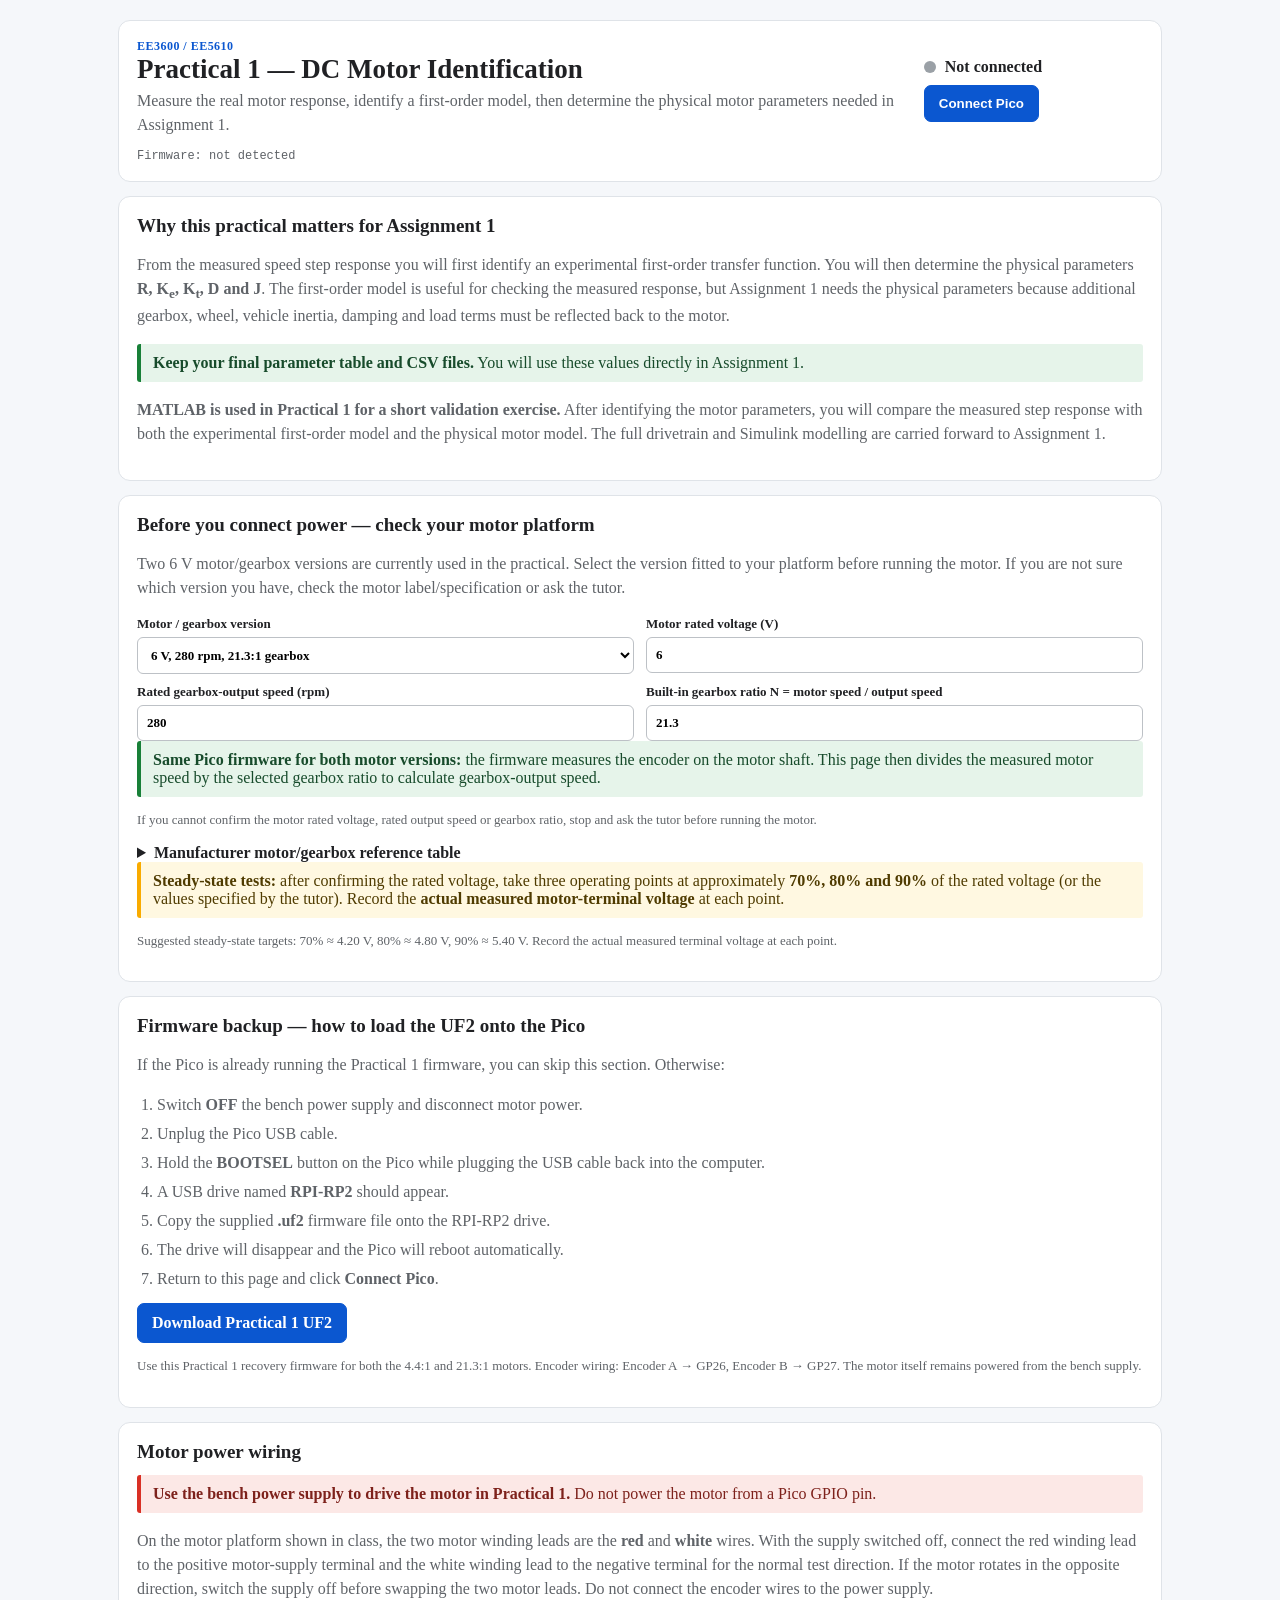
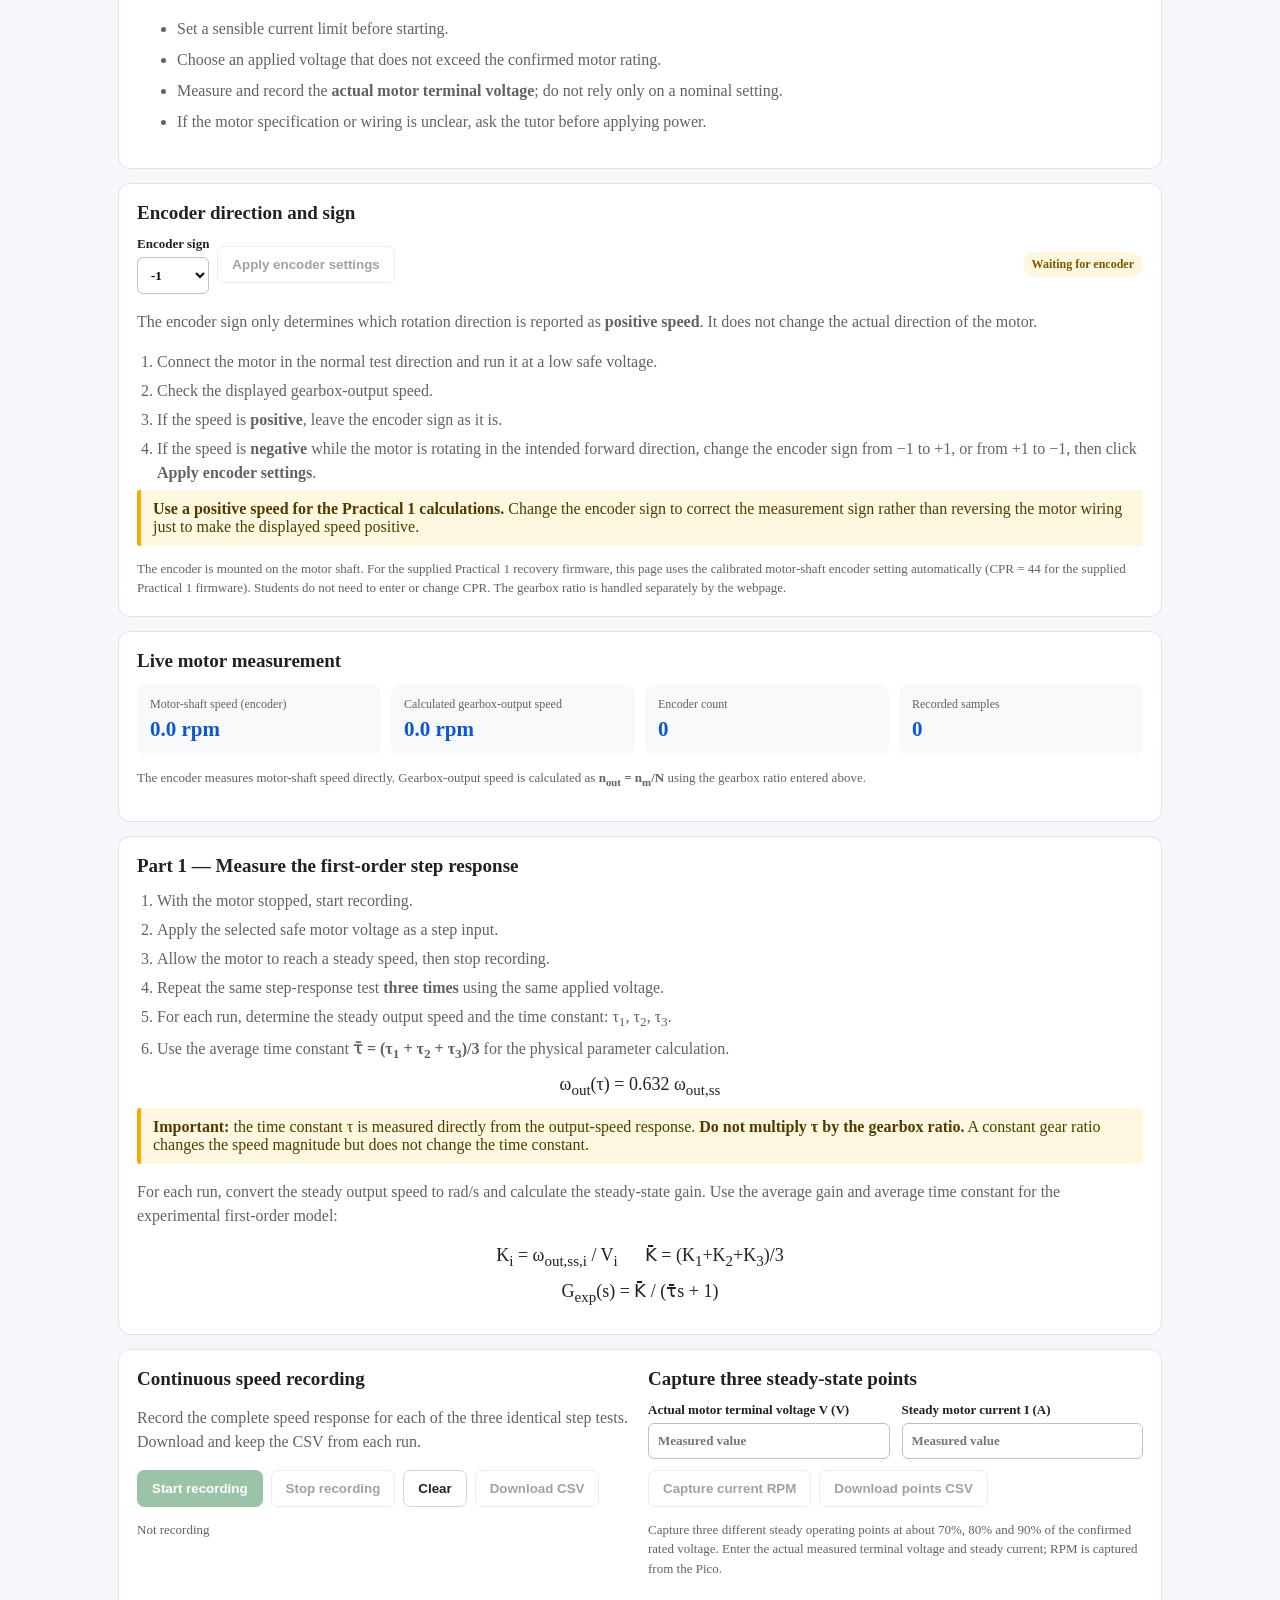
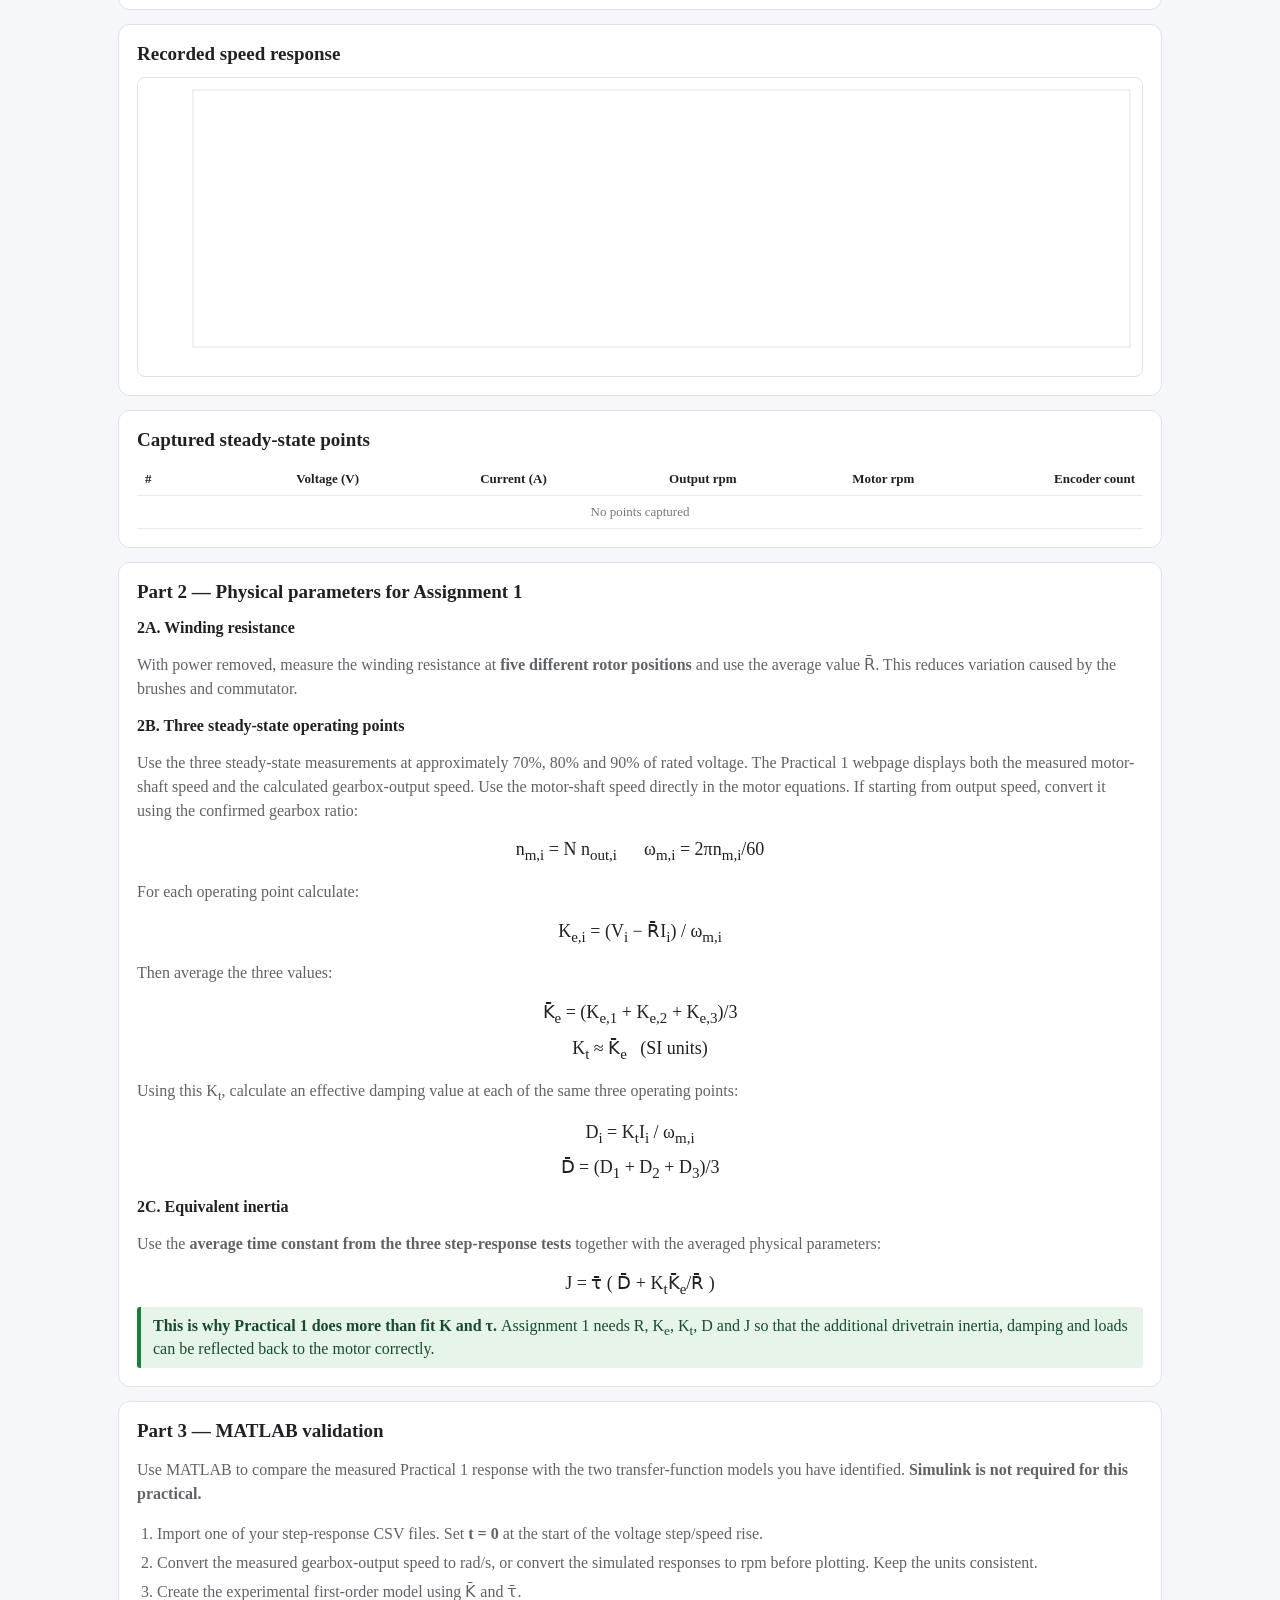
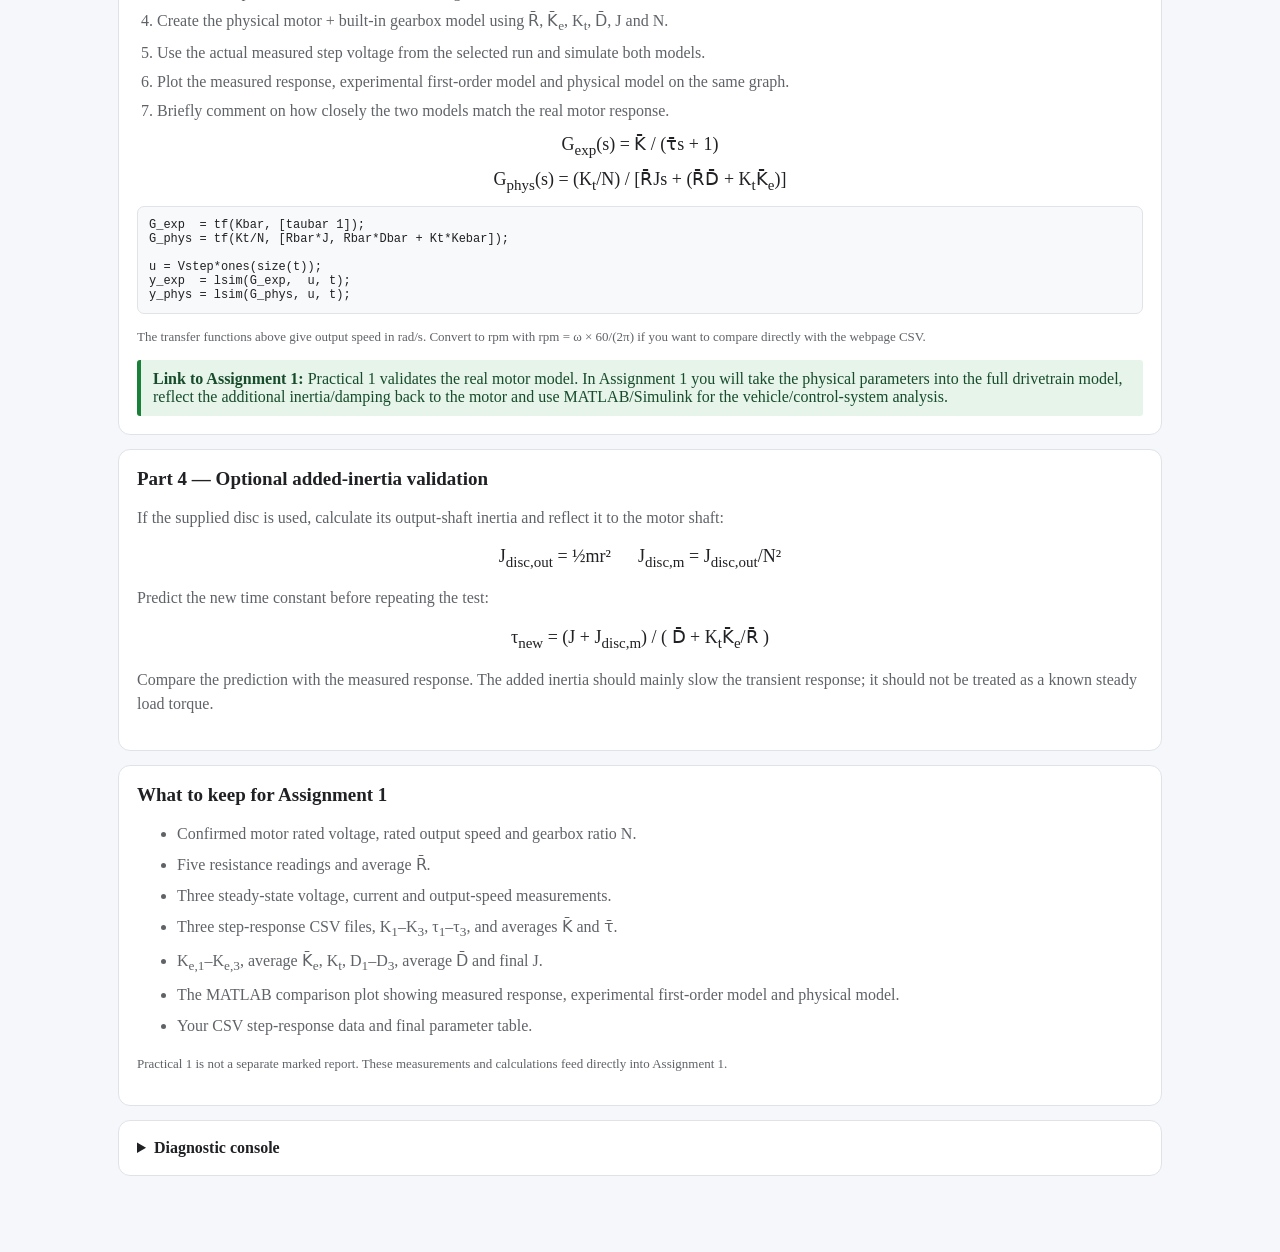
==== commit 87d78e63: "Restore calibrated motor-shaft CPR to 44" ====
--- a/index.html
+++ b/index.html
@@ -146,7 +146,7 @@
     <li>If the speed is <b>negative</b> while the motor is rotating in the intended forward direction, change the encoder sign from −1 to +1, or from +1 to −1, then click <b>Apply encoder settings</b>.</li>
   </ol>
   <div class="note"><b>Use a positive speed for the Practical 1 calculations.</b> Change the encoder sign to correct the measurement sign rather than reversing the motor wiring just to make the displayed speed positive.</div>
-  <p class="muted" style="margin-bottom:0">The encoder is mounted on the motor shaft. For the supplied Practical 1 recovery firmware, this page uses the calibrated motor-shaft encoder setting automatically. Students do not need to enter or change CPR. The gearbox ratio is handled separately by the webpage.</p>
+  <p class="muted" style="margin-bottom:0">The encoder is mounted on the motor shaft. For the supplied Practical 1 recovery firmware, this page uses the calibrated motor-shaft encoder setting automatically (CPR = 44 for the supplied Practical 1 firmware). Students do not need to enter or change CPR. The gearbox ratio is handled separately by the webpage.</p>
 </section>
 
 <section class="card">
@@ -293,7 +293,7 @@
     port=await navigator.serial.requestPort();
     await port.open({baudRate:115200});
     writer=port.writable.getWriter();reading=true;setConnected(true);readLoop();
-    await delay(200);await seq(["STOP","HELLO","CPR,22","ENCSIGN,-1","STREAM,ON","STATUS"]);await delay(100);
+    await delay(200);await seq(["STOP","HELLO","CPR,44","ENCSIGN,-1","STREAM,ON","STATUS"]);await delay(100);
   }catch(e){log("Connection error: "+e.message);try{if(port)await port.close()}catch(_){}port=null;setConnected(false)}
 }
 async function disconnect(){
@@ -345,7 +345,7 @@
 }
 async function applyEncoder(){
   const s=+$("encSign").value;
-  await seq(["CPR,22","ENCSIGN,"+s,"STATUS"])
+  await seq(["CPR,44","ENCSIGN,"+s,"STATUS"])
 }
 function startRec(){logRows=[];startTime=performance.now();recording=true;$("samples").textContent="0";$("recState").textContent="Recording...";$("download").disabled=true}
 function stopRec(){recording=false;$("recState").textContent="Stopped — "+logRows.length+" samples";$("download").disabled=!logRows.length}
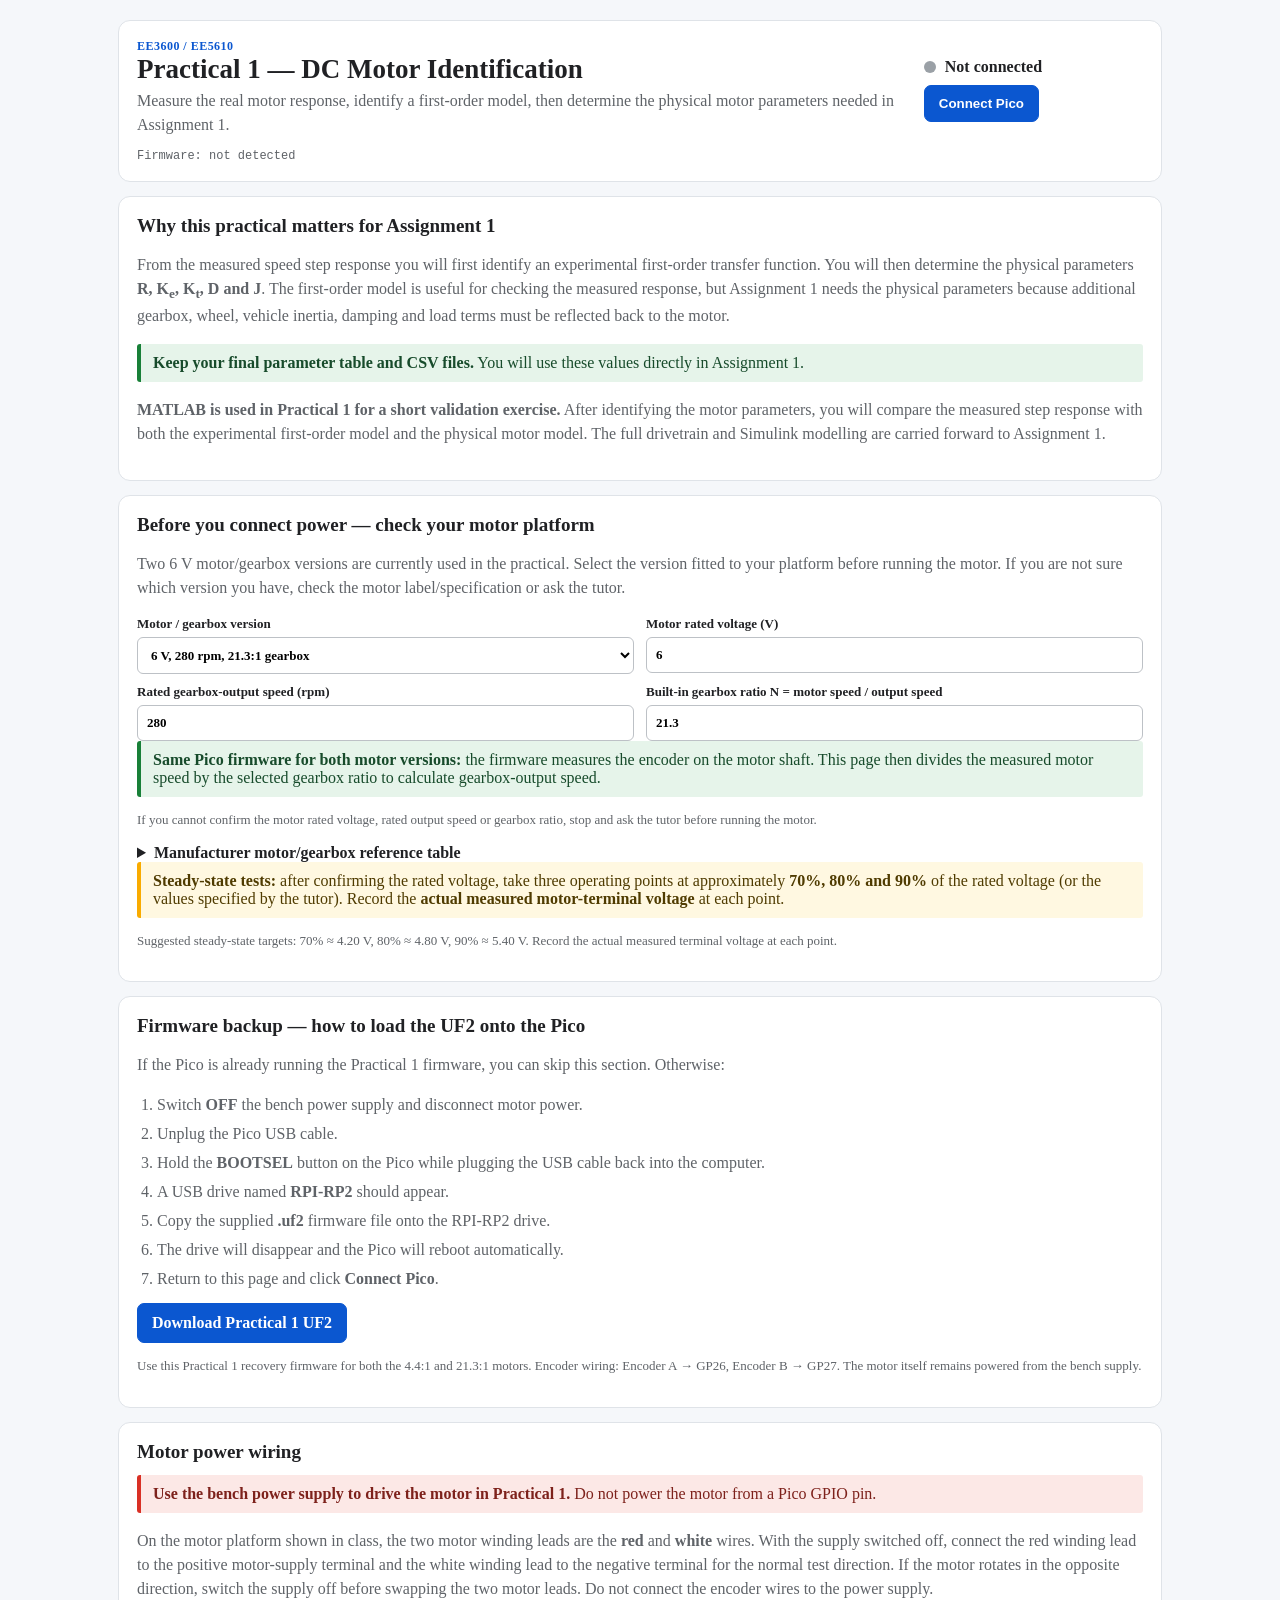
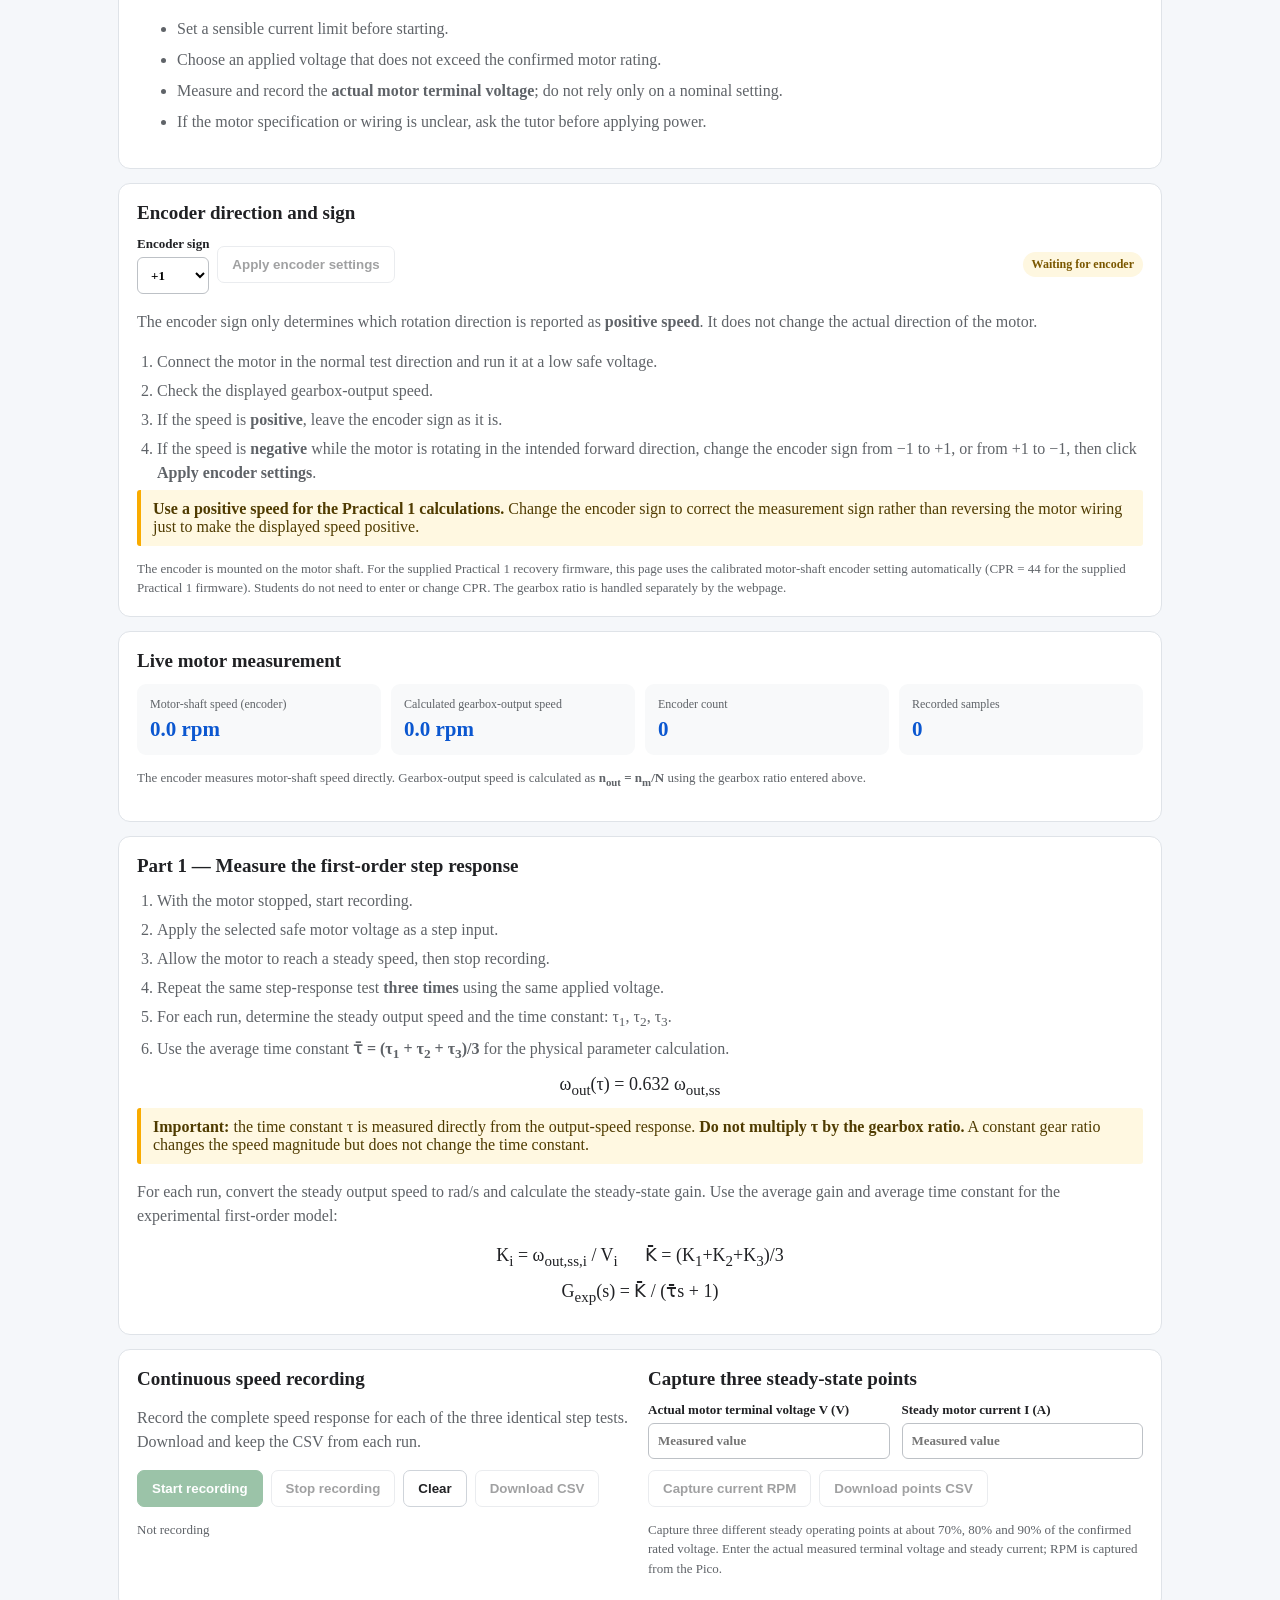
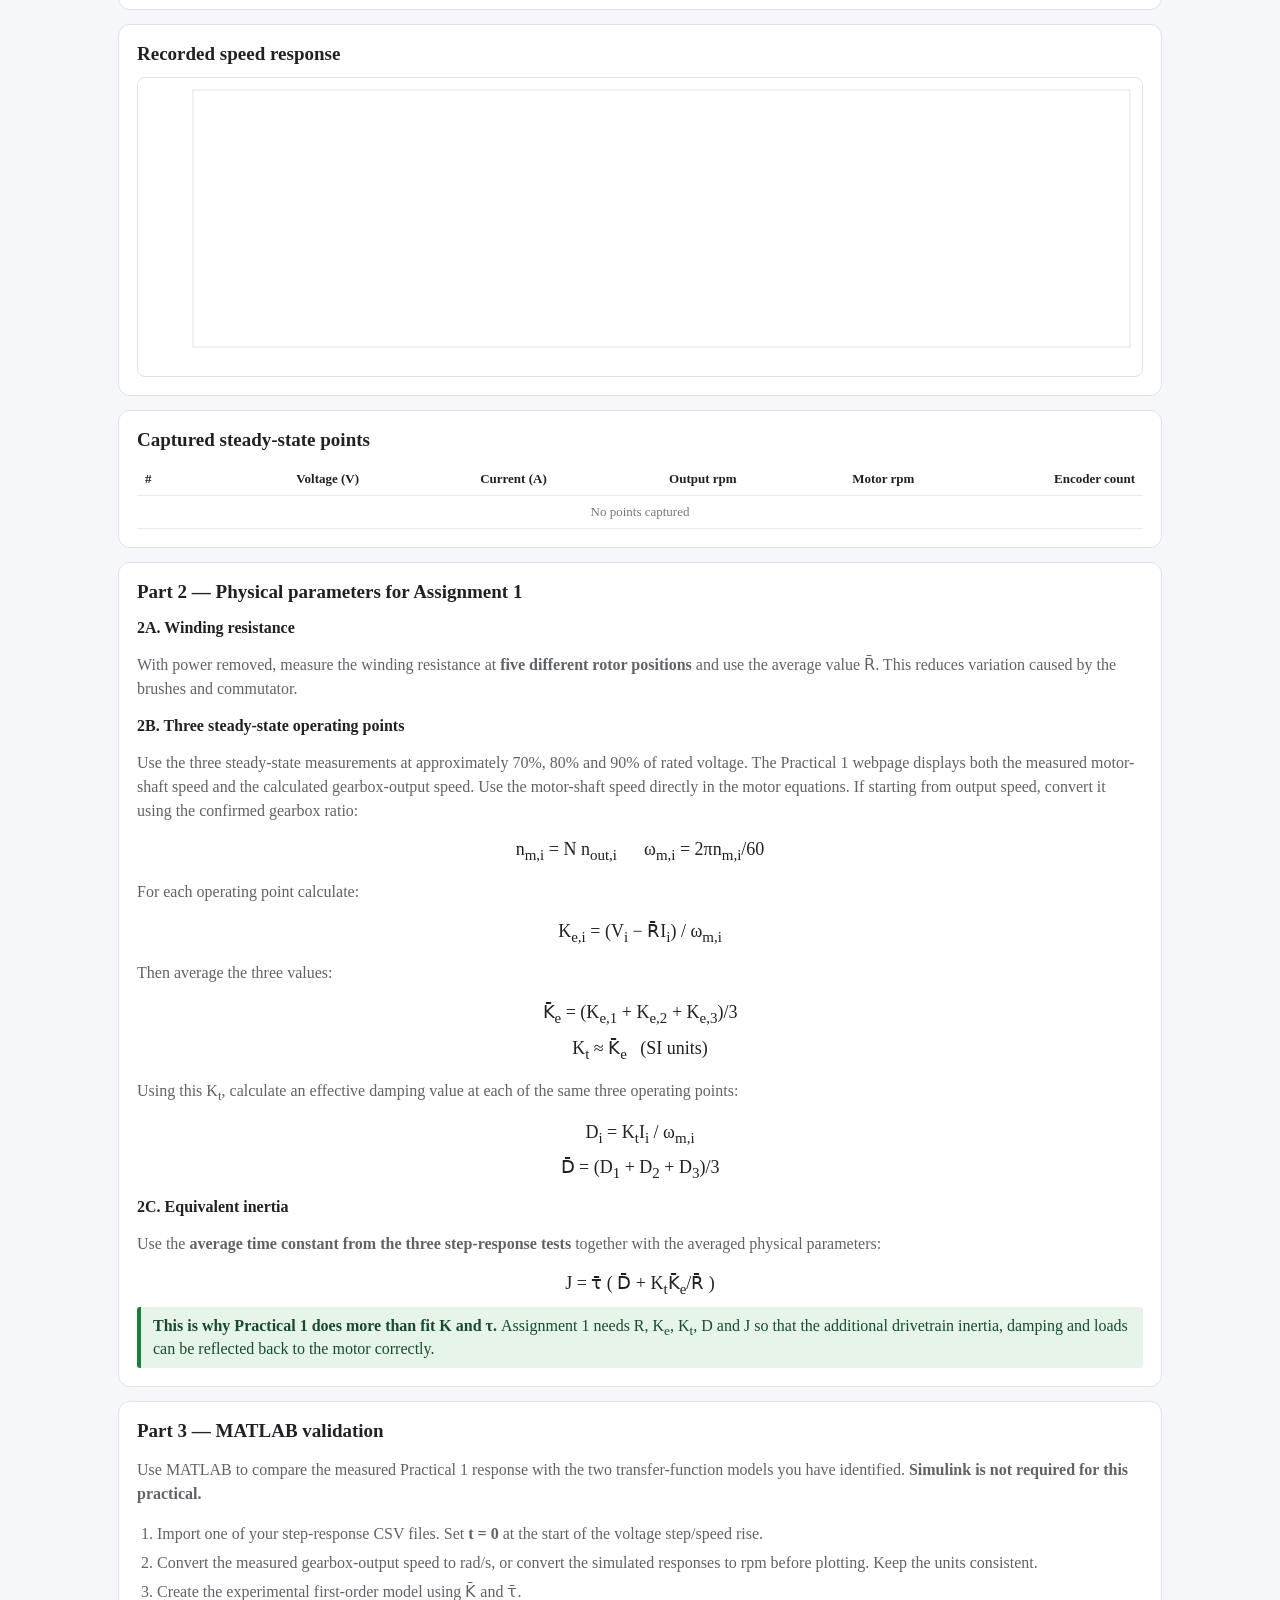
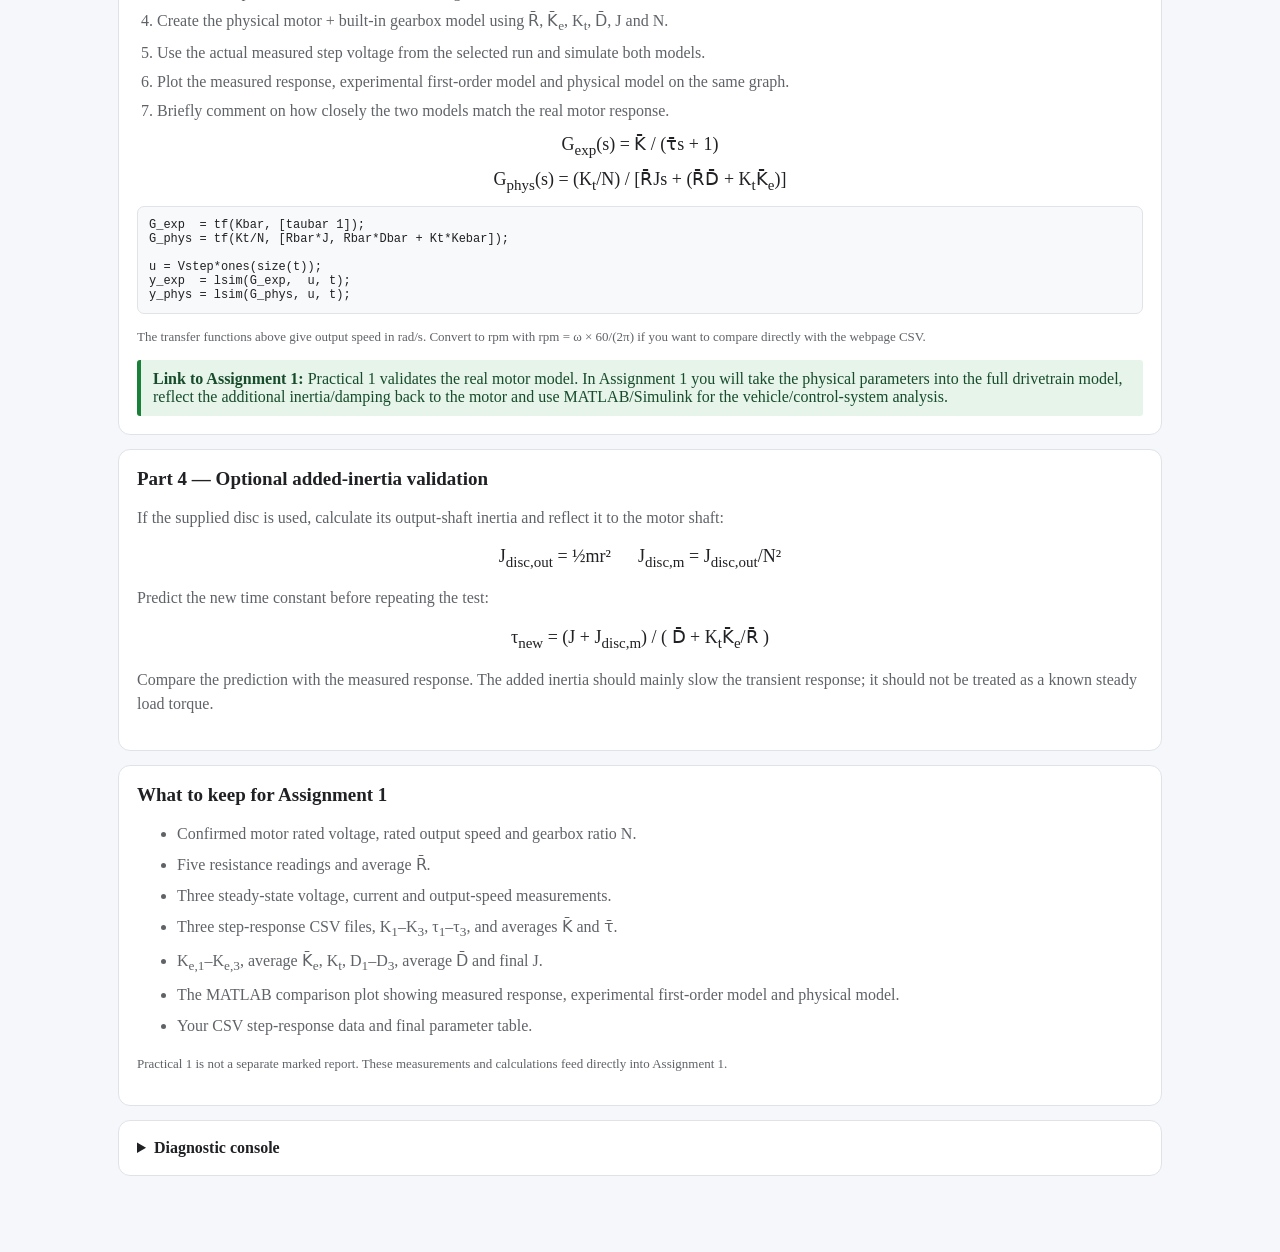
==== commit cef7a90e: "Set default encoder sign to +1" ====
--- a/index.html
+++ b/index.html
@@ -133,7 +133,7 @@
   <h2>Encoder direction and sign</h2>
   <div class="top">
     <div class="row">
-      <label>Encoder sign<select id="encSign"><option value="-1" selected>-1</option><option value="1">+1</option></select></label>
+      <label>Encoder sign<select id="encSign"><option value="-1">-1</option><option value="1" selected>+1</option></select></label>
       <button id="applyEncoder" disabled>Apply encoder settings</button>
     </div>
     <span id="encBadge" class="badge">Waiting for encoder</span>
@@ -293,7 +293,7 @@
     port=await navigator.serial.requestPort();
     await port.open({baudRate:115200});
     writer=port.writable.getWriter();reading=true;setConnected(true);readLoop();
-    await delay(200);await seq(["STOP","HELLO","CPR,44","ENCSIGN,-1","STREAM,ON","STATUS"]);await delay(100);
+    await delay(200);await seq(["STOP","HELLO","CPR,44","ENCSIGN,+1","STREAM,ON","STATUS"]);await delay(100);
   }catch(e){log("Connection error: "+e.message);try{if(port)await port.close()}catch(_){}port=null;setConnected(false)}
 }
 async function disconnect(){
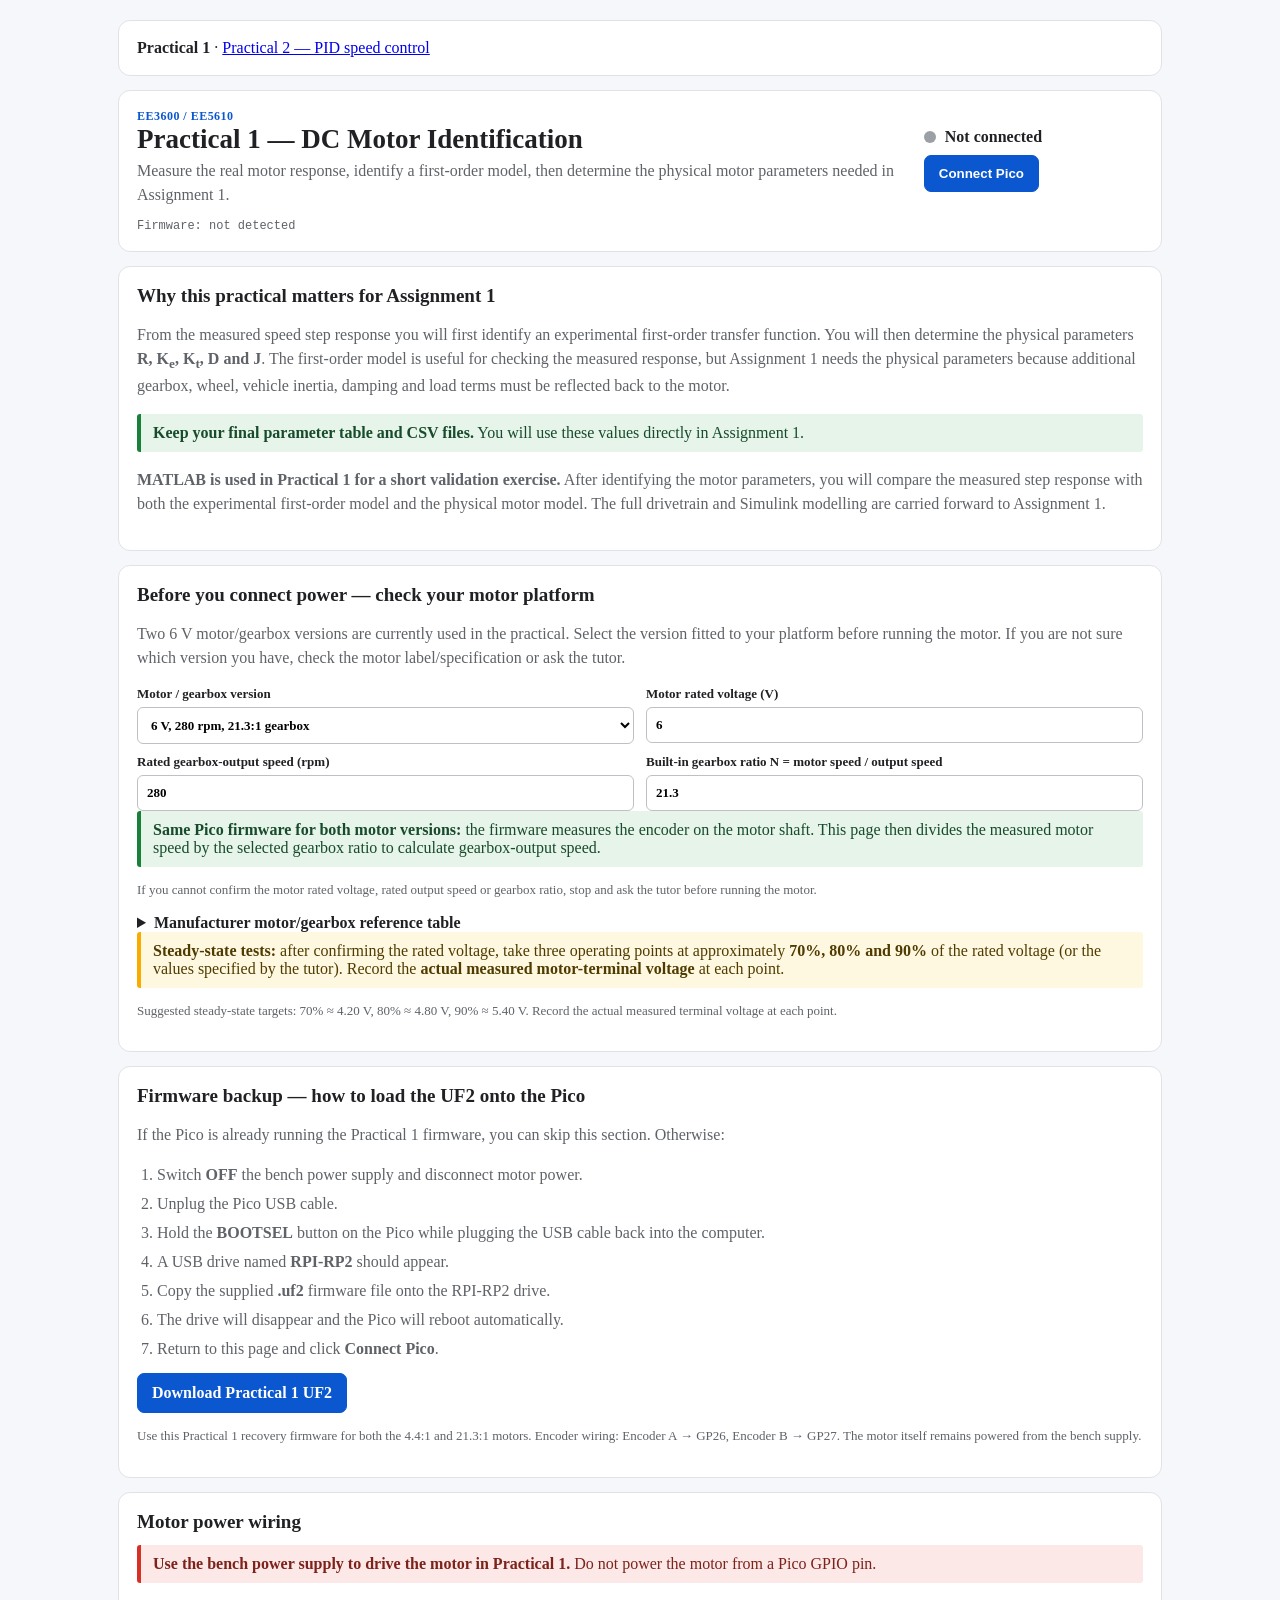
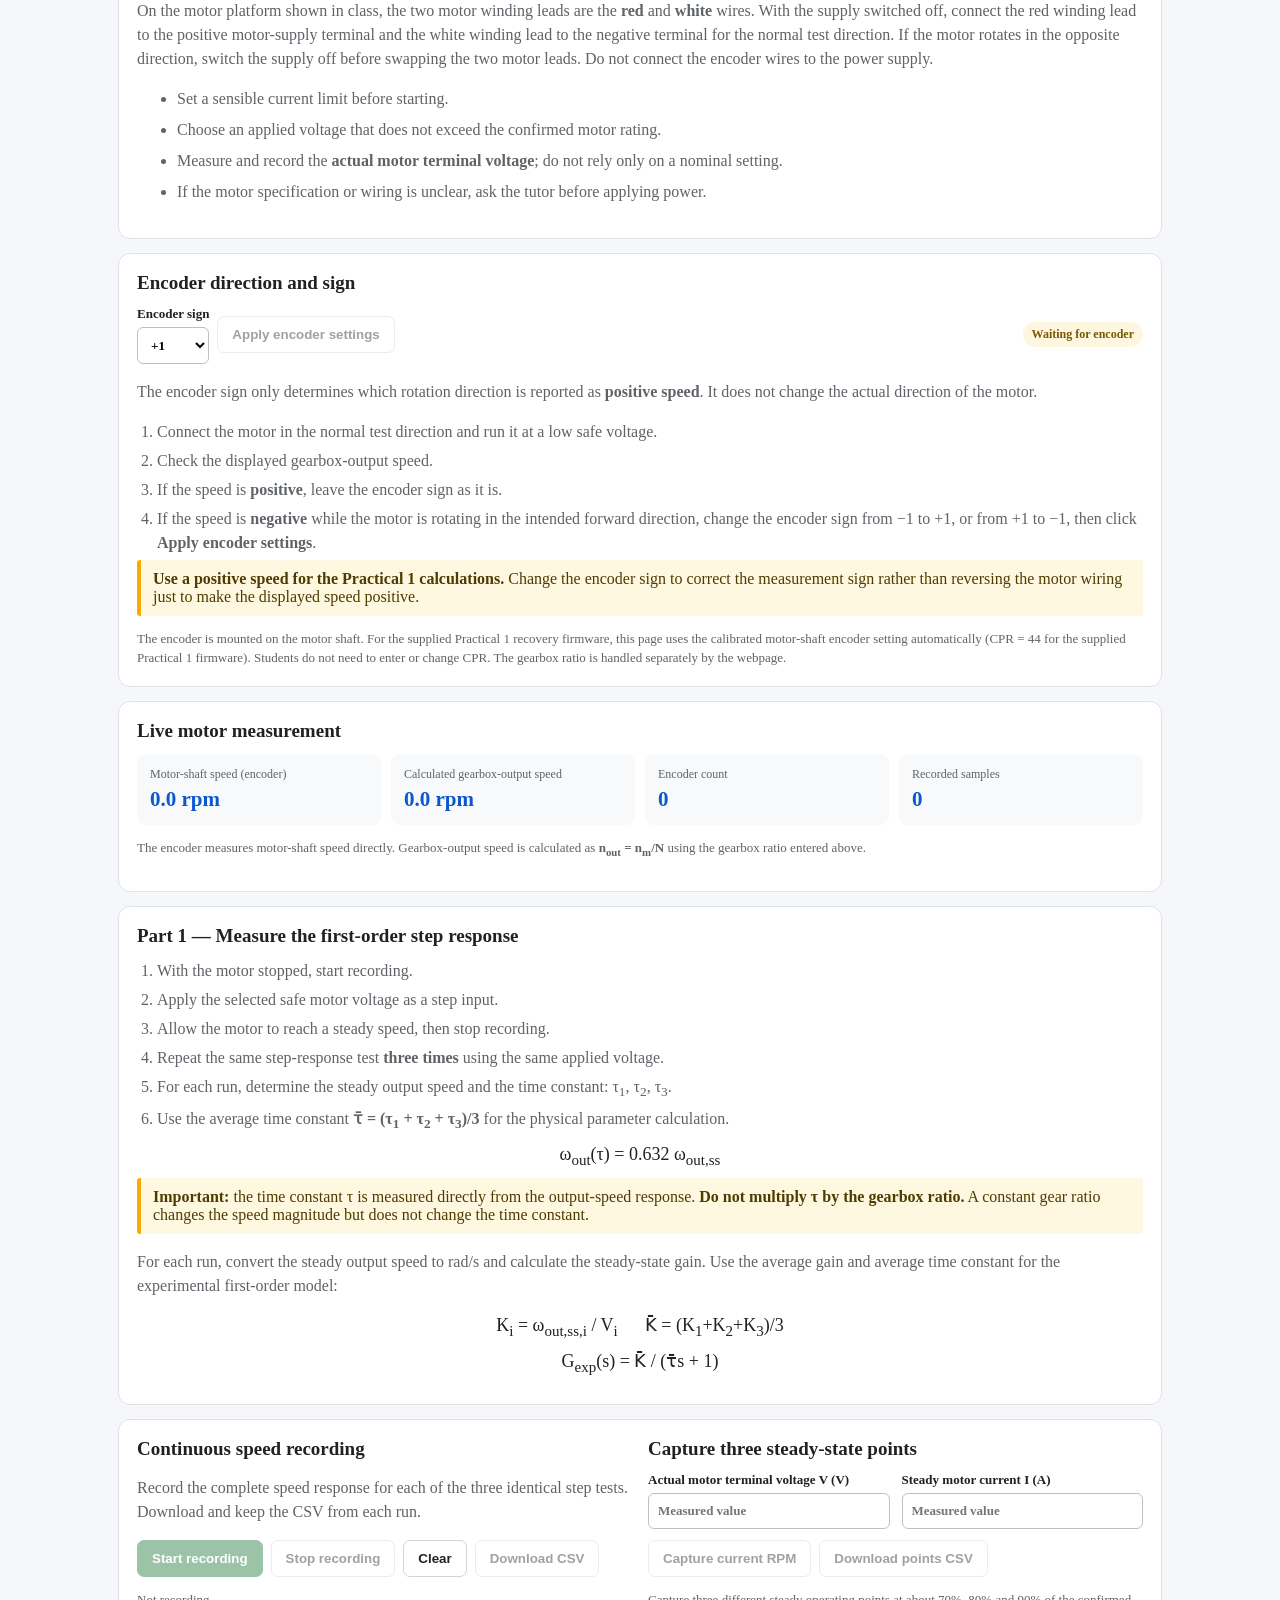
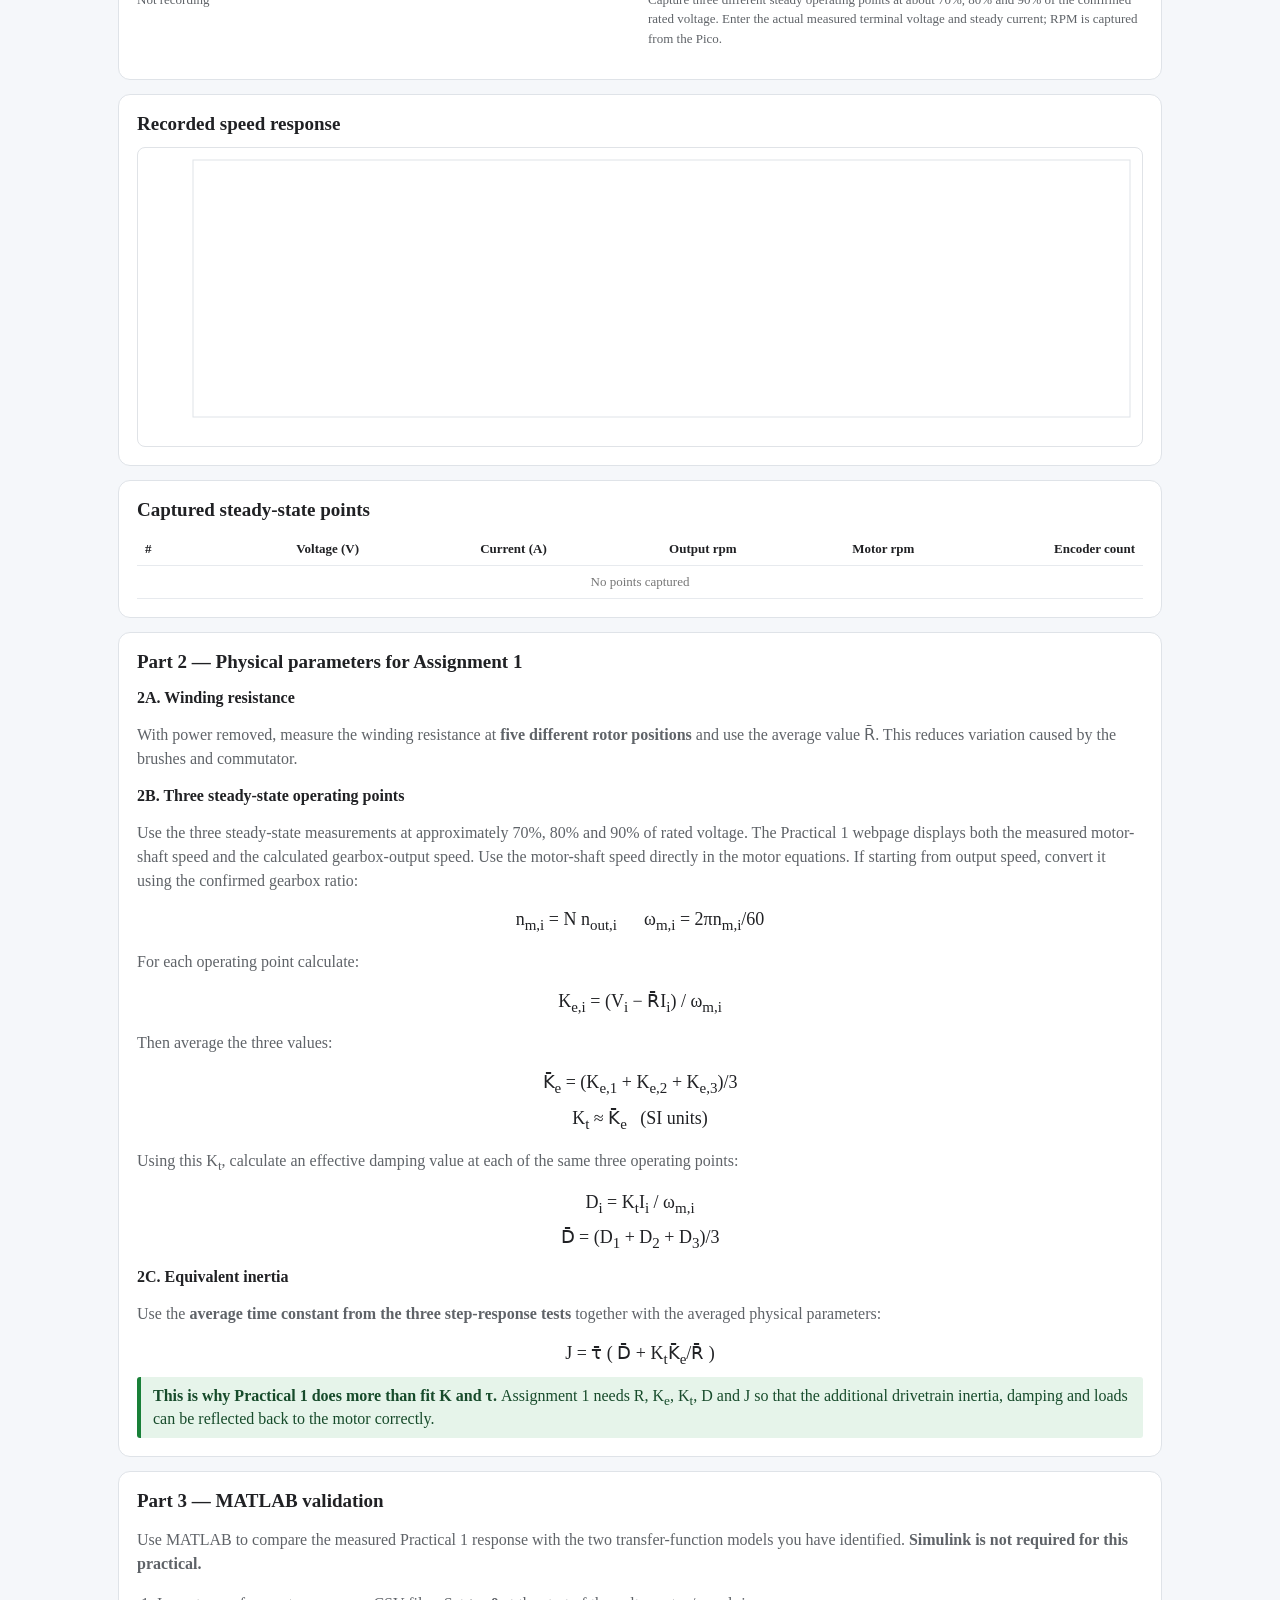
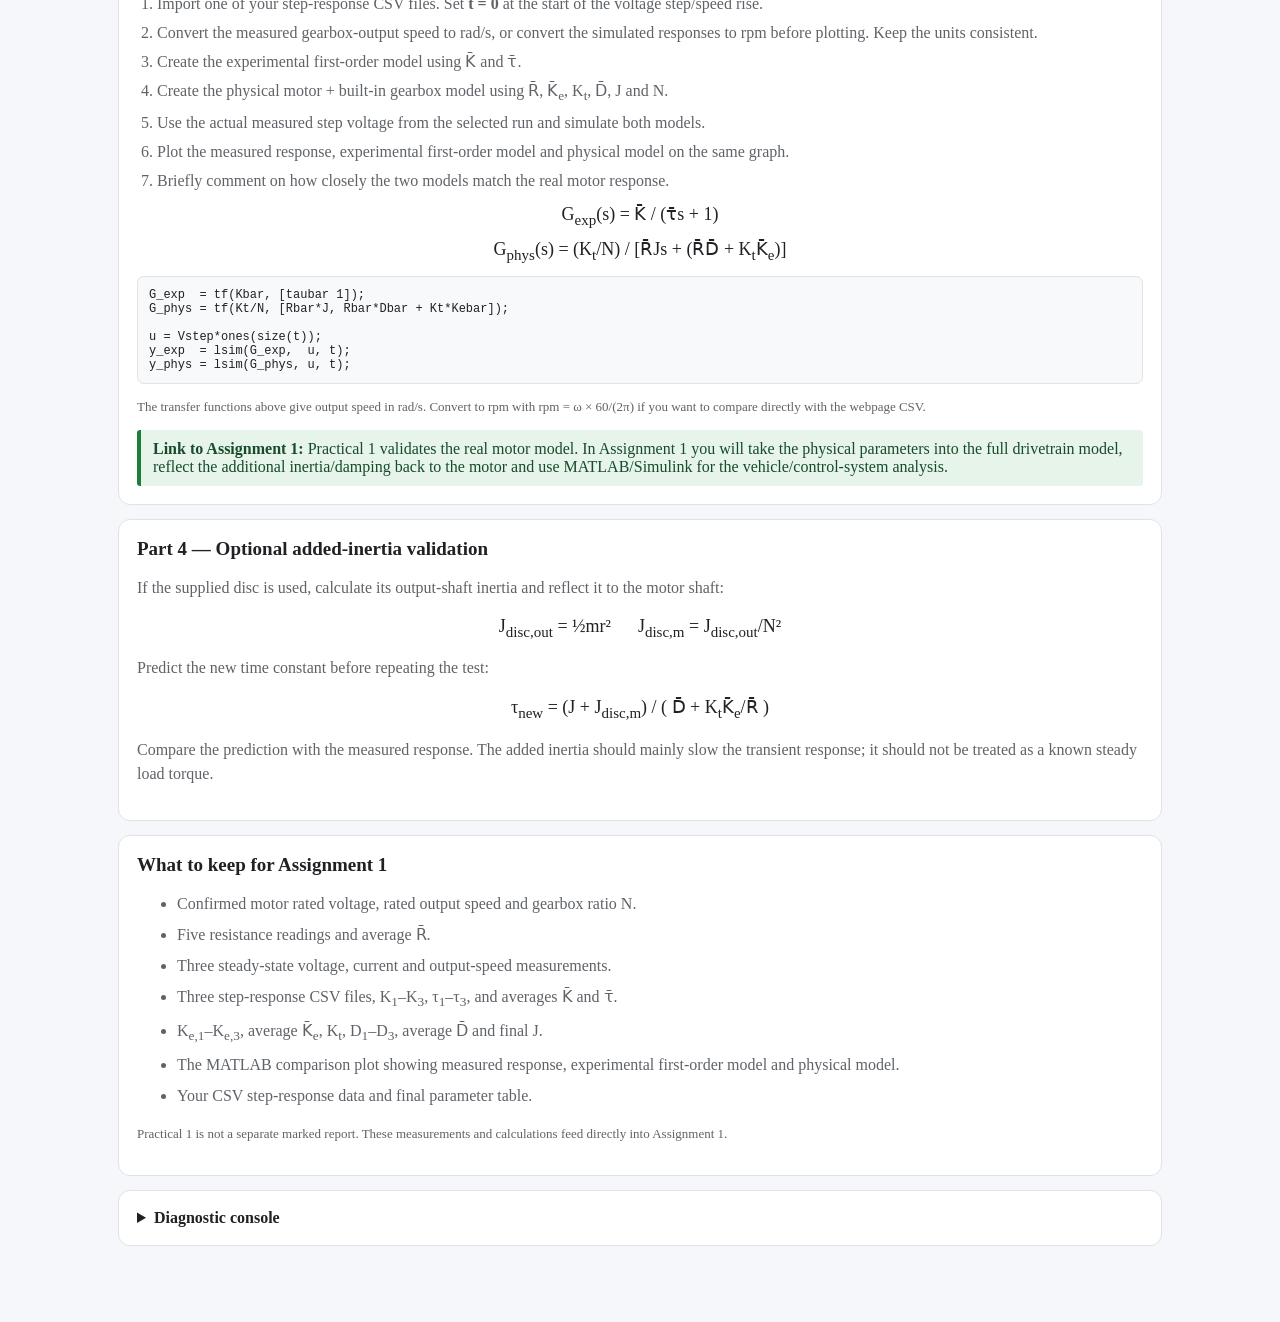
==== commit a8507e48: "Add Practical 2 PID simulation, encoder monitoring and student practical" ====
--- a/index.html
+++ b/index.html
@@ -12,6 +12,7 @@
 </style>
 </head>
 <body><main>
+<nav class="card" aria-label="Practicals"><b>Practical 1</b> · <a href="practical2.html">Practical 2 — PID speed control</a></nav>
 <section class="card">
   <div class="top">
     <div>
@@ -275,6 +276,7 @@
 </section>
 </main>
 
+<script src="js/encoder.js"></script>
 <script>
 const $=id=>document.getElementById(id), enc=new TextEncoder(), dec=new TextDecoder();
 let port=null,reader=null,writer=null,reading=false,rx="",latest=null,lastCount=null;
@@ -296,23 +298,59 @@
     await delay(200);await seq(["STOP","HELLO","CPR,44","ENCSIGN,+1","STREAM,ON","STATUS"]);await delay(100);
   }catch(e){log("Connection error: "+e.message);try{if(port)await port.close()}catch(_){}port=null;setConnected(false)}
 }
+function resetDisconnectedUi(){
+  latest=null;
+  $("fw").textContent="Firmware: not detected";
+  $("encBadge").textContent="Waiting for encoder";
+  $("encBadge").className="badge";
+  setConnected(false);
+}
 async function disconnect(){
+  // Clear the active port first so the read loop cannot immediately restart
+  // while the serial stream is being cancelled/closed.
   reading=false;recording=false;
-  try{if(reader){await reader.cancel();reader.releaseLock()}}catch(_){}reader=null;
-  try{if(writer)writer.releaseLock()}catch(_){}writer=null;
-  try{if(port)await port.close()}catch(_){}port=null;latest=null;$("fw").textContent="Firmware: not detected";setConnected(false)
+  const p=port;port=null;
+  const rd=reader;reader=null;
+  const wr=writer;writer=null;
+  try{if(rd)await rd.cancel()}catch(_){}
+  try{if(rd)rd.releaseLock()}catch(_){}
+  try{if(wr)wr.releaseLock()}catch(_){}
+  resetDisconnectedUi();
+  try{if(p)await p.close()}catch(_){}
 }
 async function readLoop(){
+  let deviceLost=false;
   while(port&&reading){
+    const activePort=port;
     try{
-      reader=port.readable.getReader();
-      while(reading){
-        const {value,done}=await reader.read();if(done)break;
+      reader=activePort.readable.getReader();
+      while(reading&&port===activePort){
+        const {value,done}=await reader.read();
+        if(done){deviceLost=reading&&port===activePort;break}
         rx+=dec.decode(value,{stream:true}).replace(/\0/g,"");
         let i;while((i=rx.indexOf("\n"))>=0){const line=rx.slice(0,i).replace(/\r/g,"").trim();rx=rx.slice(i+1);if(line)handleLine(line)}
       }
-    }catch(e){if(reading)log("Read error: "+e.message)}
-    finally{try{if(reader)reader.releaseLock()}catch(_){}reader=null}
+    }catch(e){
+      // A USB cable unplug used to leave this loop running and repeatedly
+      // logging read errors, which could make the whole page appear frozen.
+      if(reading&&port===activePort){
+        deviceLost=true;
+        reading=false;
+        log("Pico disconnected.");
+      }
+    }finally{
+      try{if(reader)reader.releaseLock()}catch(_){}
+      reader=null;
+    }
+    if(deviceLost)break;
+  }
+  if(deviceLost){
+    recording=false;
+    const p=port;port=null;
+    try{if(writer)writer.releaseLock()}catch(_){}
+    writer=null;
+    resetDisconnectedUi();
+    try{if(p)p.close().catch(()=>{})}catch(_){}
   }
 }
 function handleLine(line){
@@ -320,9 +358,7 @@
   if(line.startsWith("INFO,EE3600_PRAC1_ENCODER") || line.startsWith("INFO,EE3600_P1_P2_COMBINED")) $("fw").textContent="Firmware: Practical 1 encoder firmware connected";
   else if(line.startsWith("INFO,PINS")) $("fw").textContent="Firmware: Practical 1 encoder firmware connected";
   if(!line.startsWith("DATA2,"))return;
-  const f=line.split(",");if(f.length<15)return;
-  const r={ms:+f[1],rpm:+f[6],count:+f[14]};
-  if(![r.ms,r.rpm,r.count].every(Number.isFinite))return;
+  const r=parseEncoderLine(line);if(!r)return;
   latest=r;updateLive(r);
   const now=performance.now();plotRows.push({...r});if(plotRows.length>1200)plotRows.shift();
   if(recording){logRows.push({...r,pc:(now-startTime)/1000});$("samples").textContent=logRows.length}
@@ -383,6 +419,20 @@
 requestAnimationFrame(draw);
 
 $("connect").onclick=connect;
+if("serial" in navigator){
+  navigator.serial.addEventListener("disconnect",()=>{
+    if(port){
+      reading=false;
+      recording=false;
+      const p=port;port=null;
+      try{if(reader)reader.cancel().catch(()=>{})}catch(_){}
+      try{if(writer)writer.releaseLock()}catch(_){}
+      writer=null;
+      resetDisconnectedUi();
+      try{if(p)p.close().catch(()=>{})}catch(_){}
+    }
+  });
+}
 $("applyEncoder").onclick=applyEncoder;
 function updateTargets(){
   const v=parseFloat($("ratedVoltage").value);
@@ -413,4 +463,4 @@
 setConnected(false);
 </script>
 </body>
-</html>+</html>
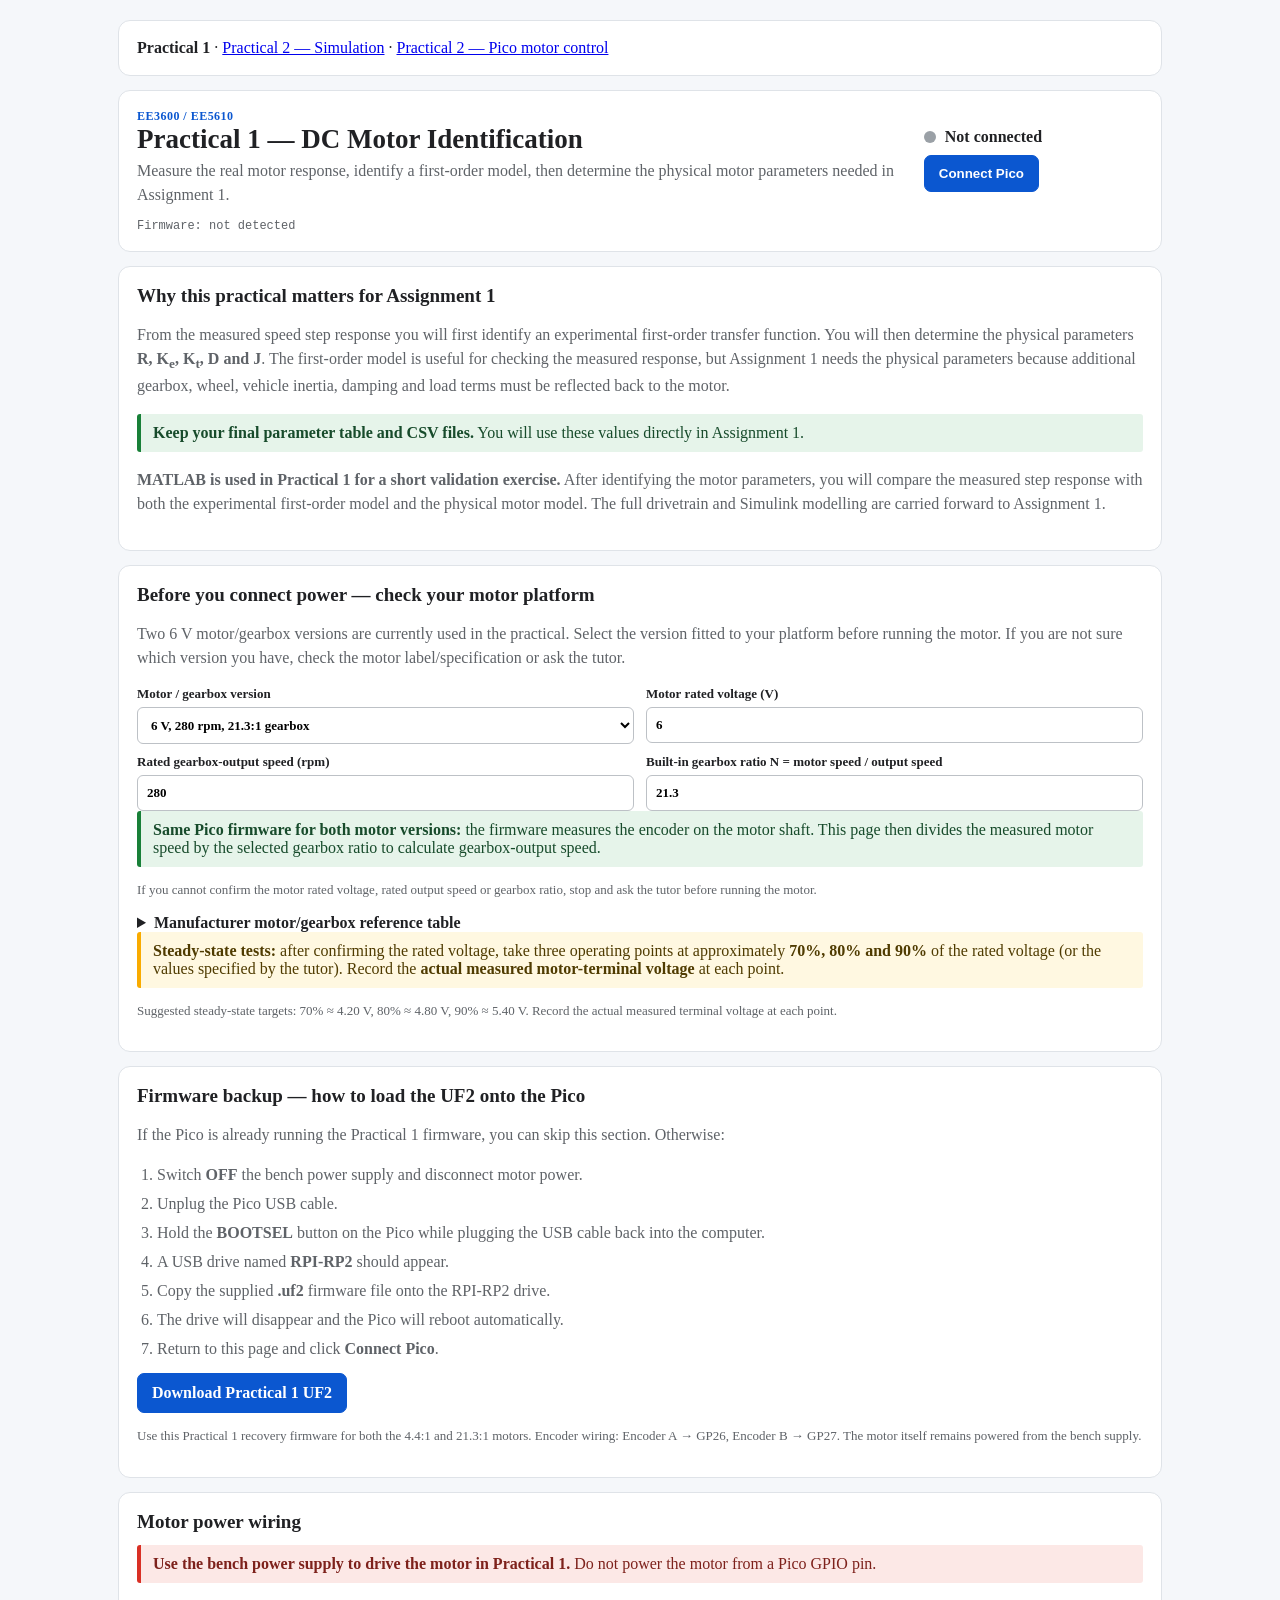
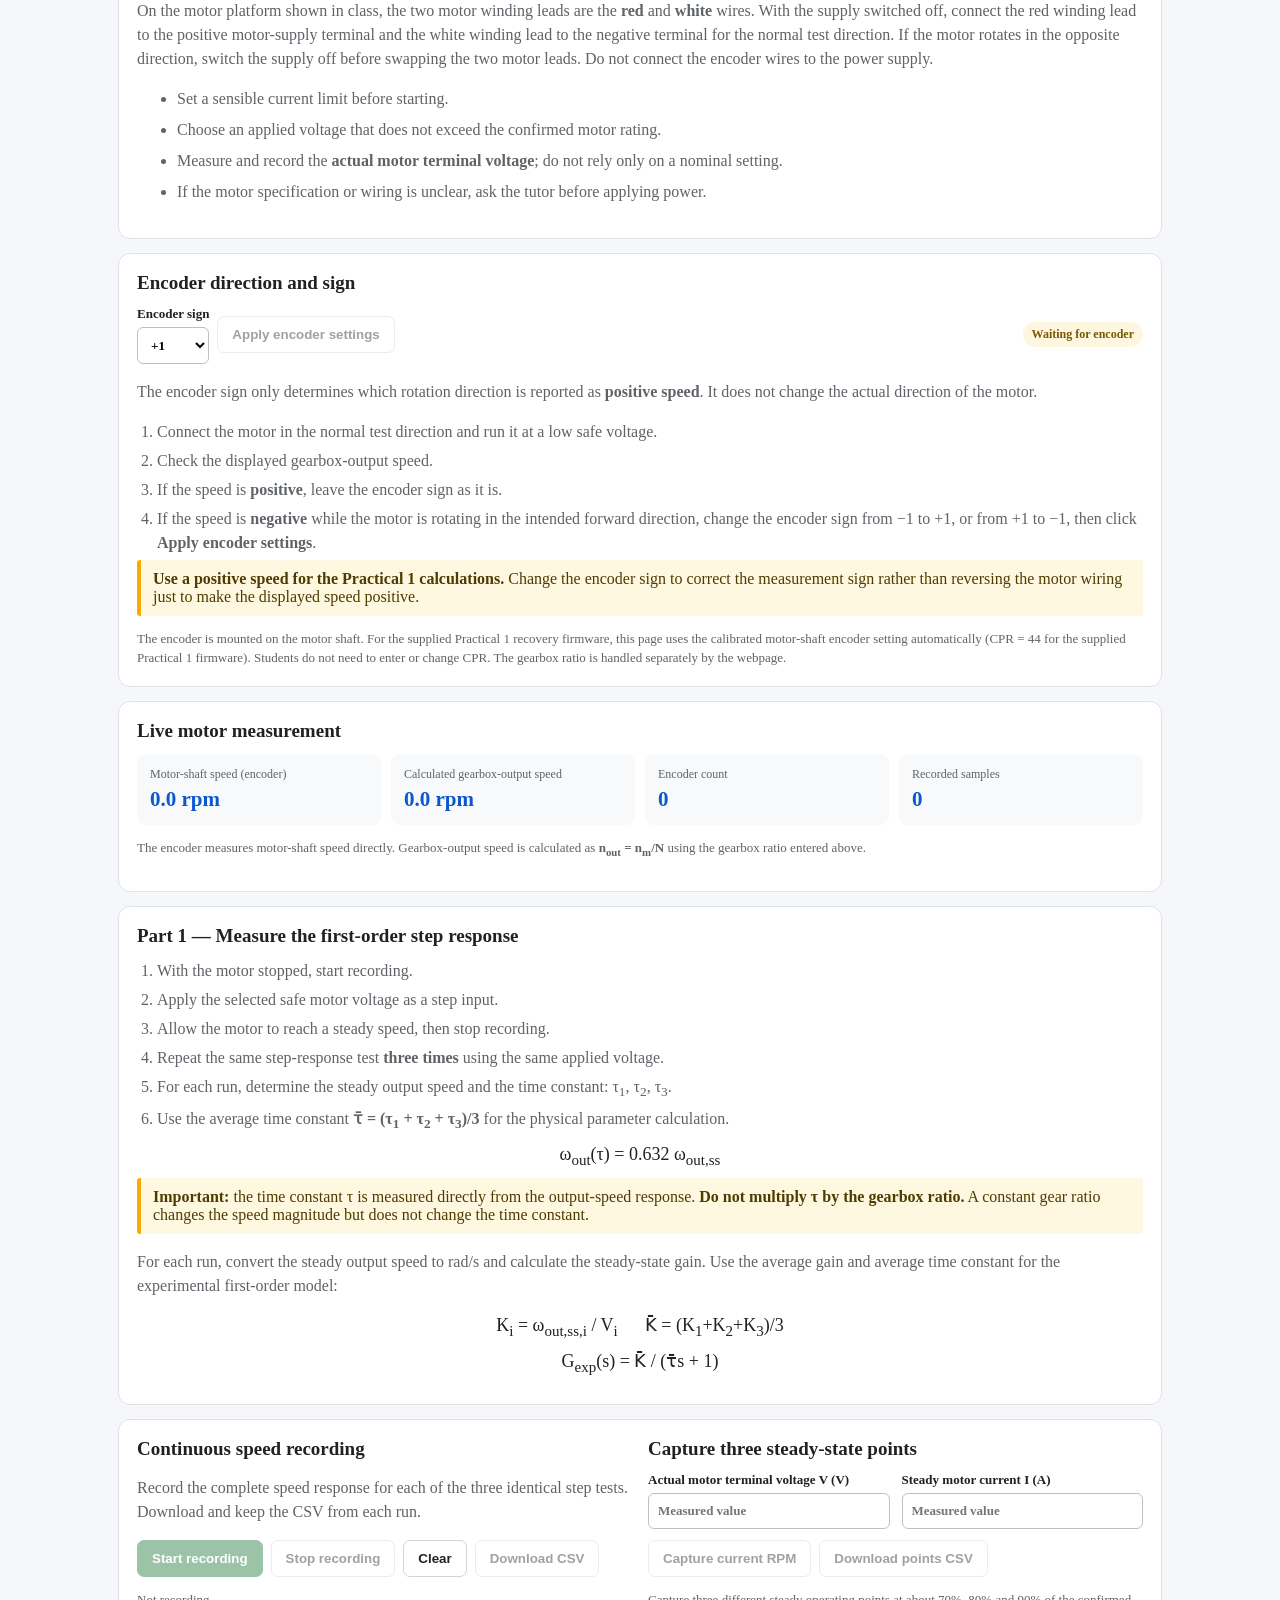
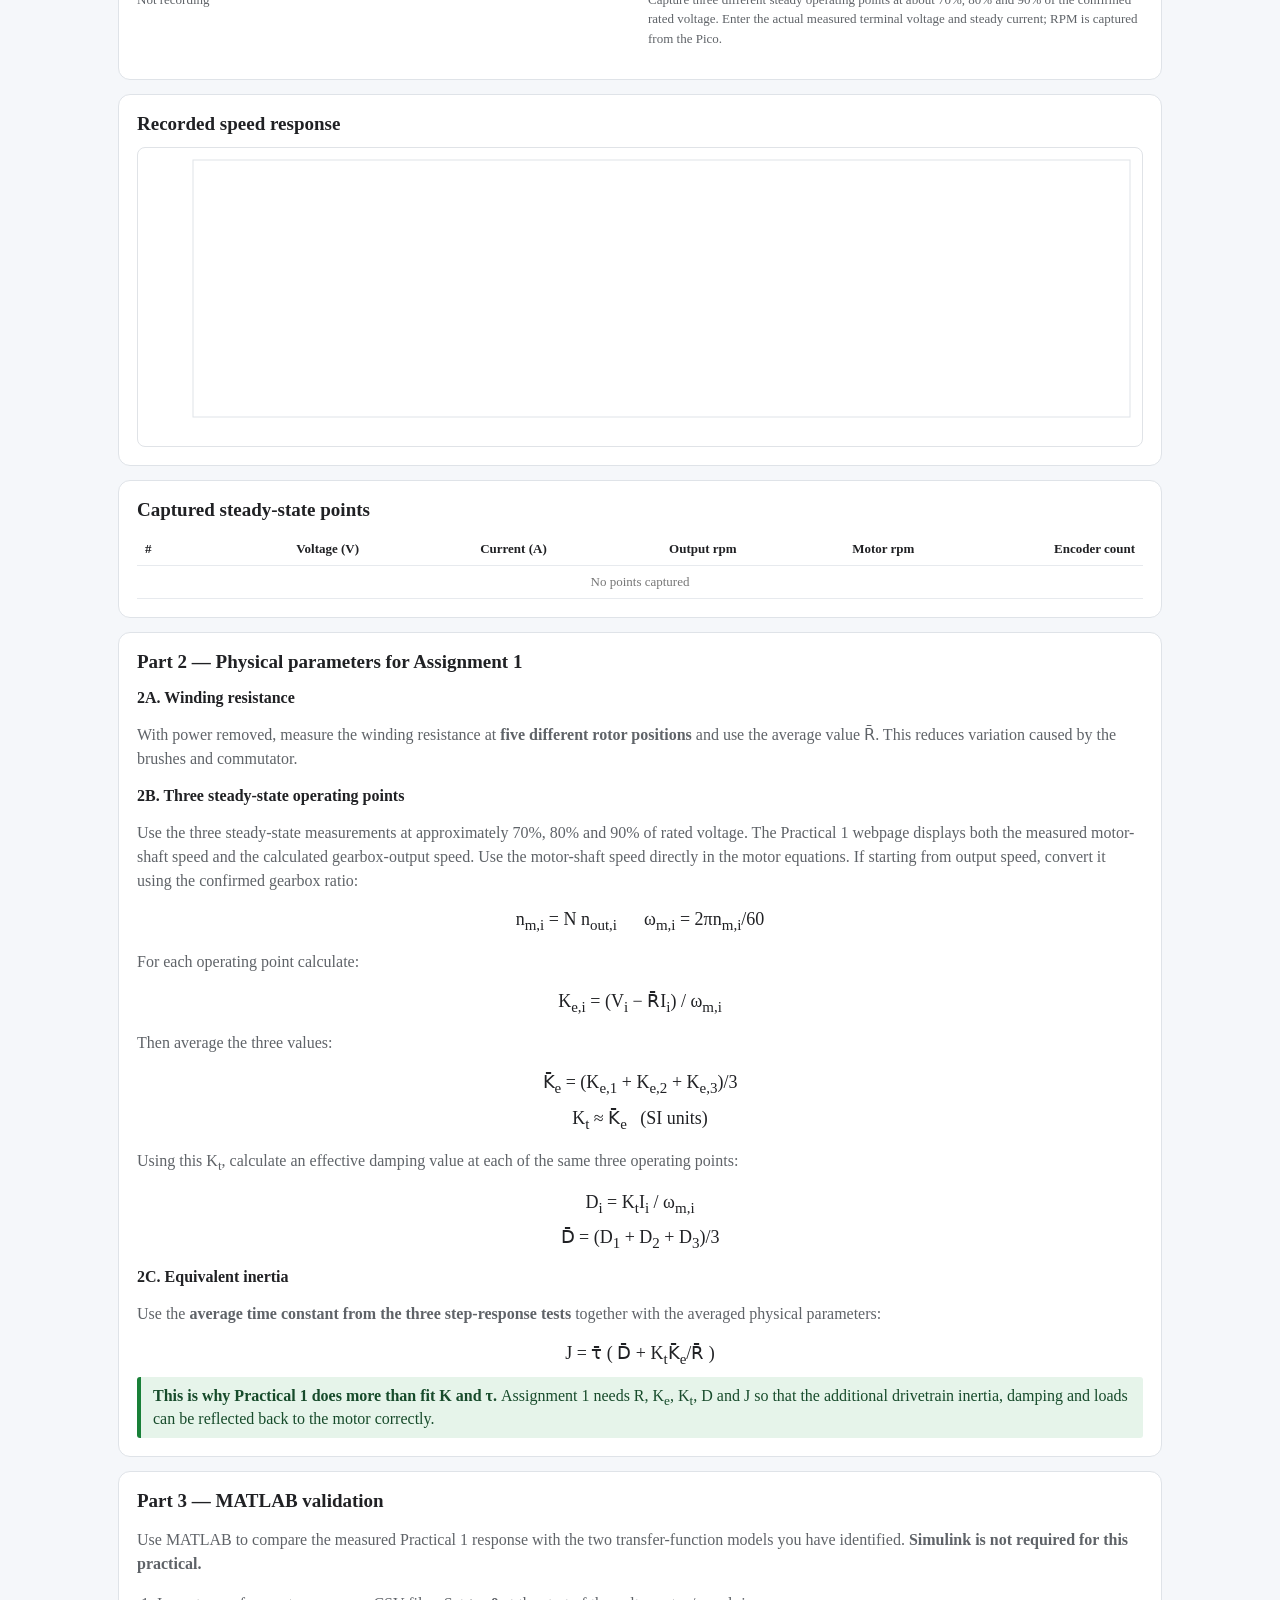
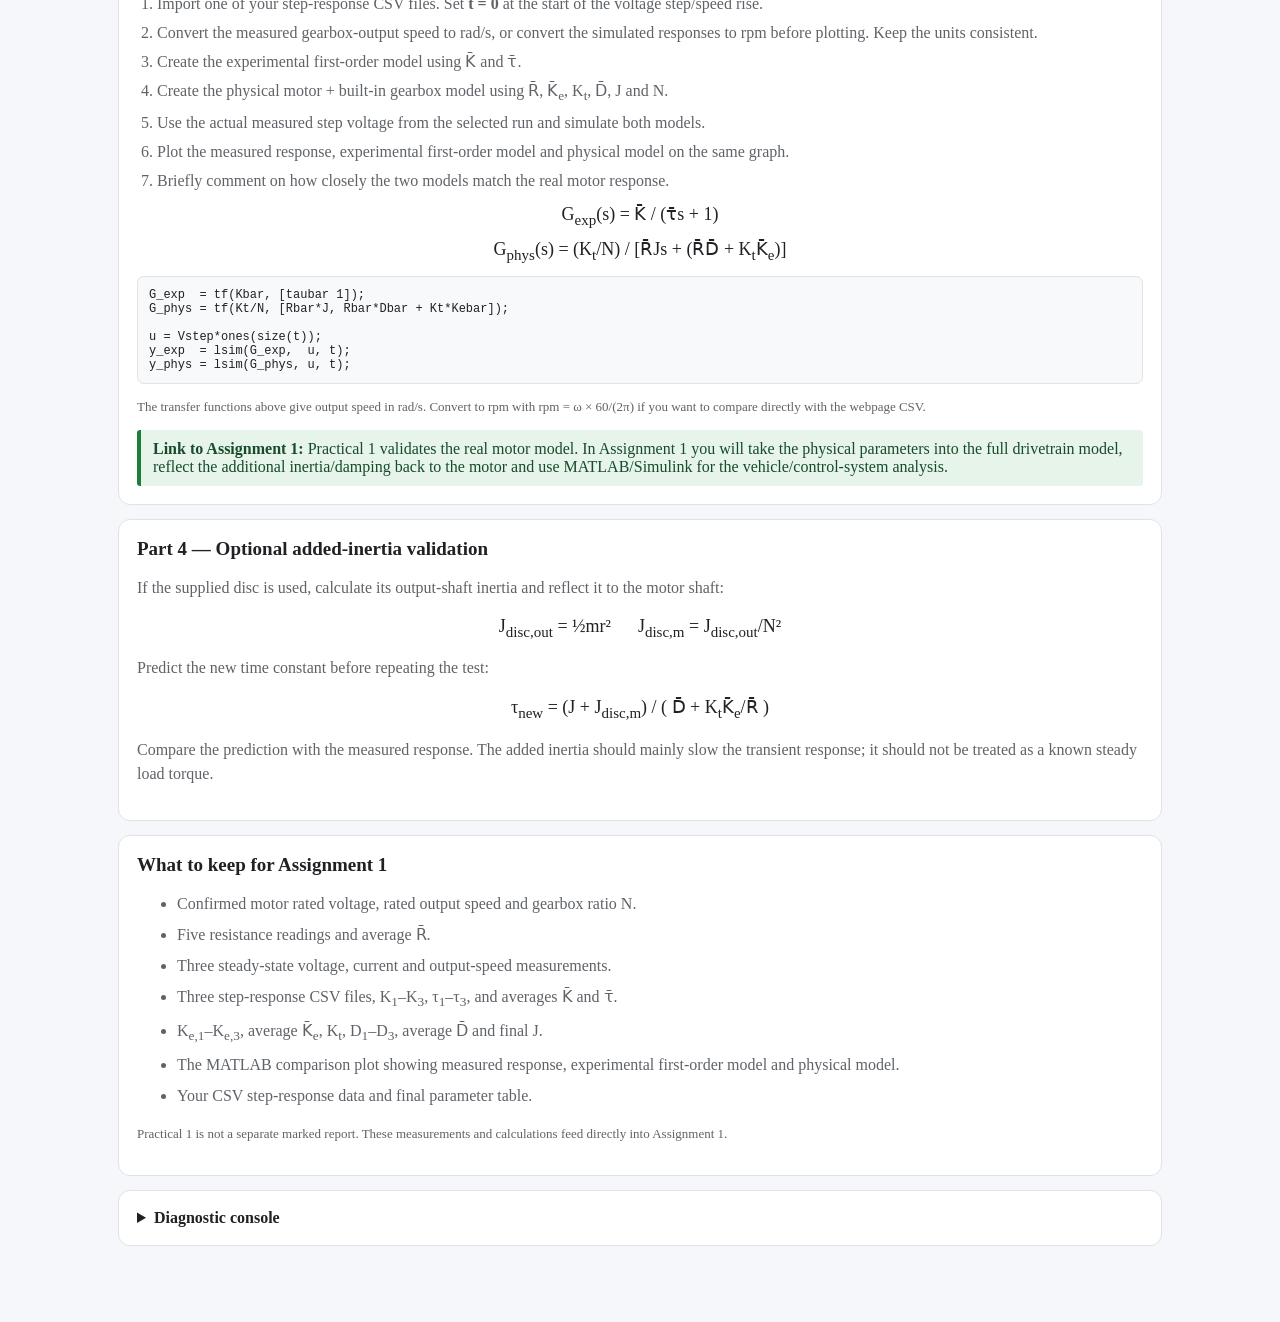
==== commit 86188279: "Add existing Pico PID control workflow and update Practical 2 task sheet Reuse the supplied EE3600_P" ====
--- a/index.html
+++ b/index.html
@@ -12,7 +12,7 @@
 </style>
 </head>
 <body><main>
-<nav class="card" aria-label="Practicals"><b>Practical 1</b> · <a href="practical2.html">Practical 2 — PID speed control</a></nav>
+<nav class="card" aria-label="Practicals"><b>Practical 1</b> · <a href="practical2.html">Practical 2 — Simulation</a> · <a href="practical2-control.html">Practical 2 — Pico motor control</a></nav>
 <section class="card">
   <div class="top">
     <div>
